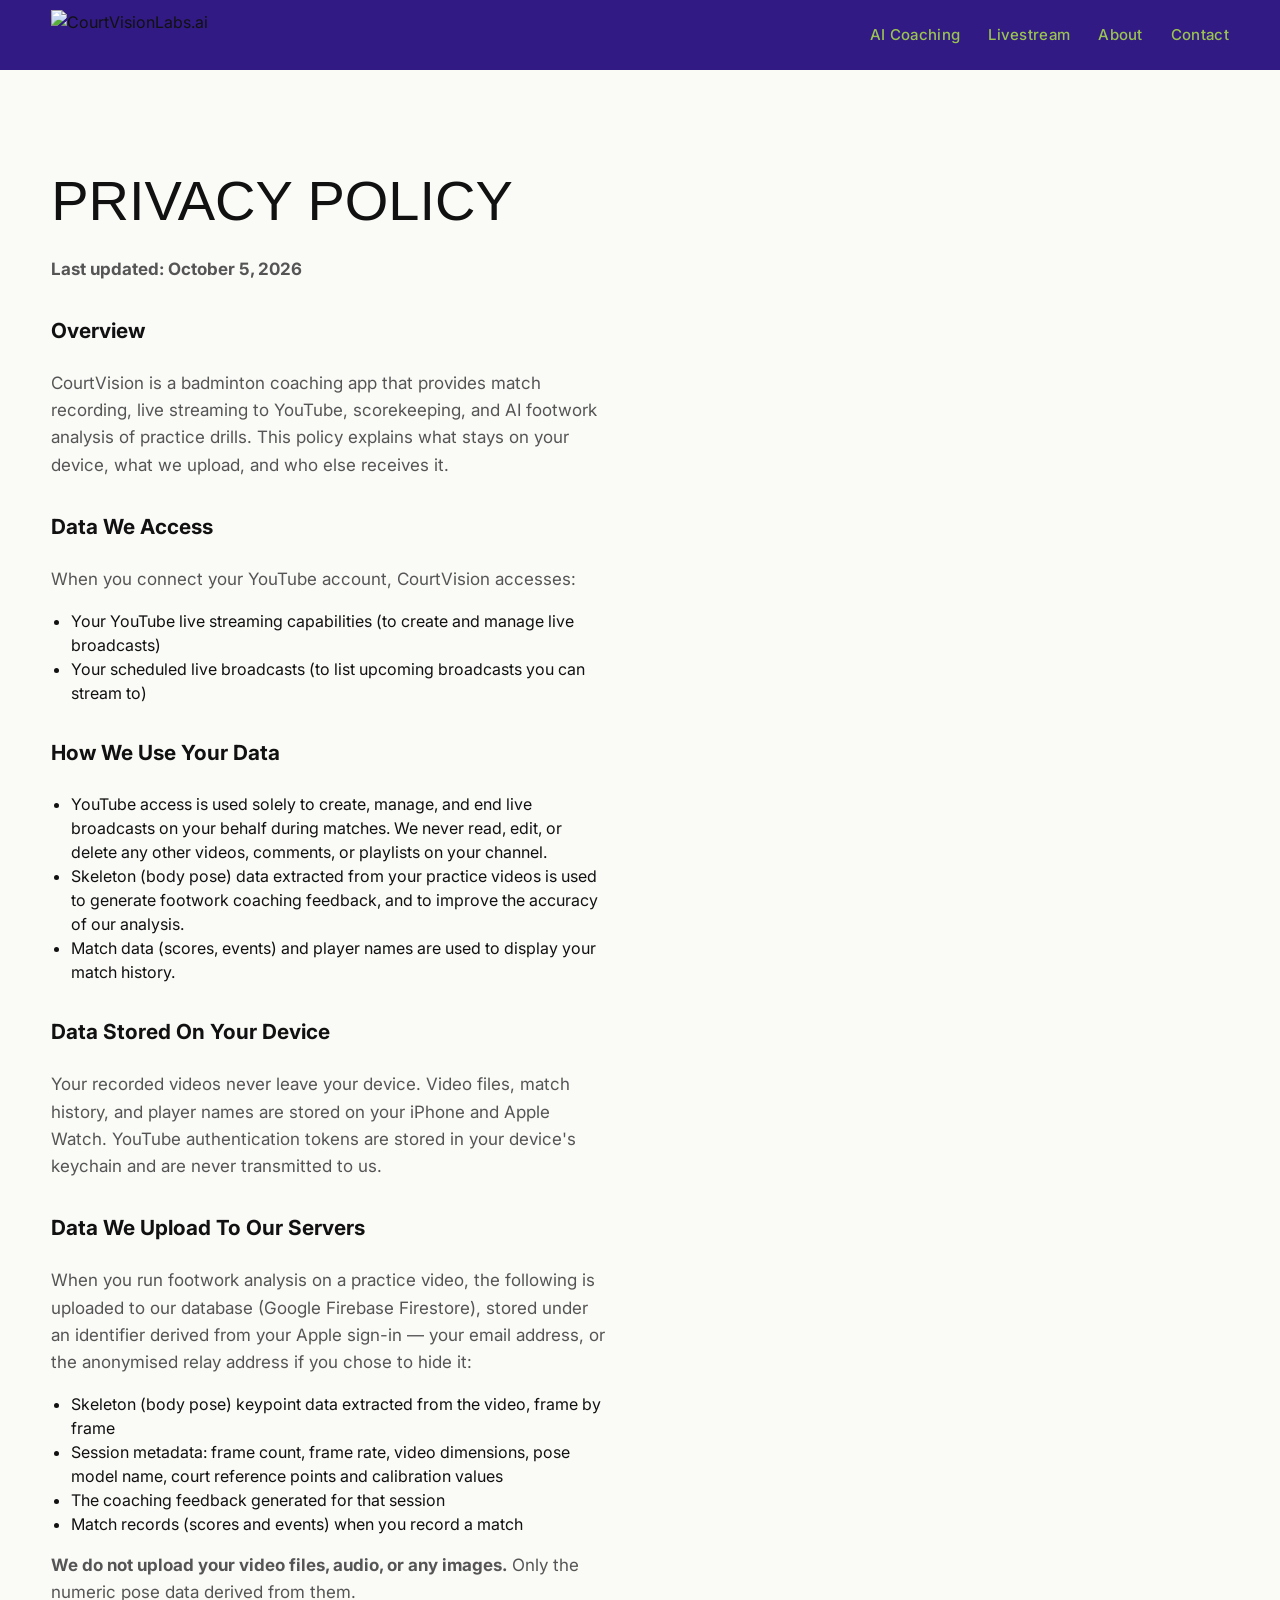
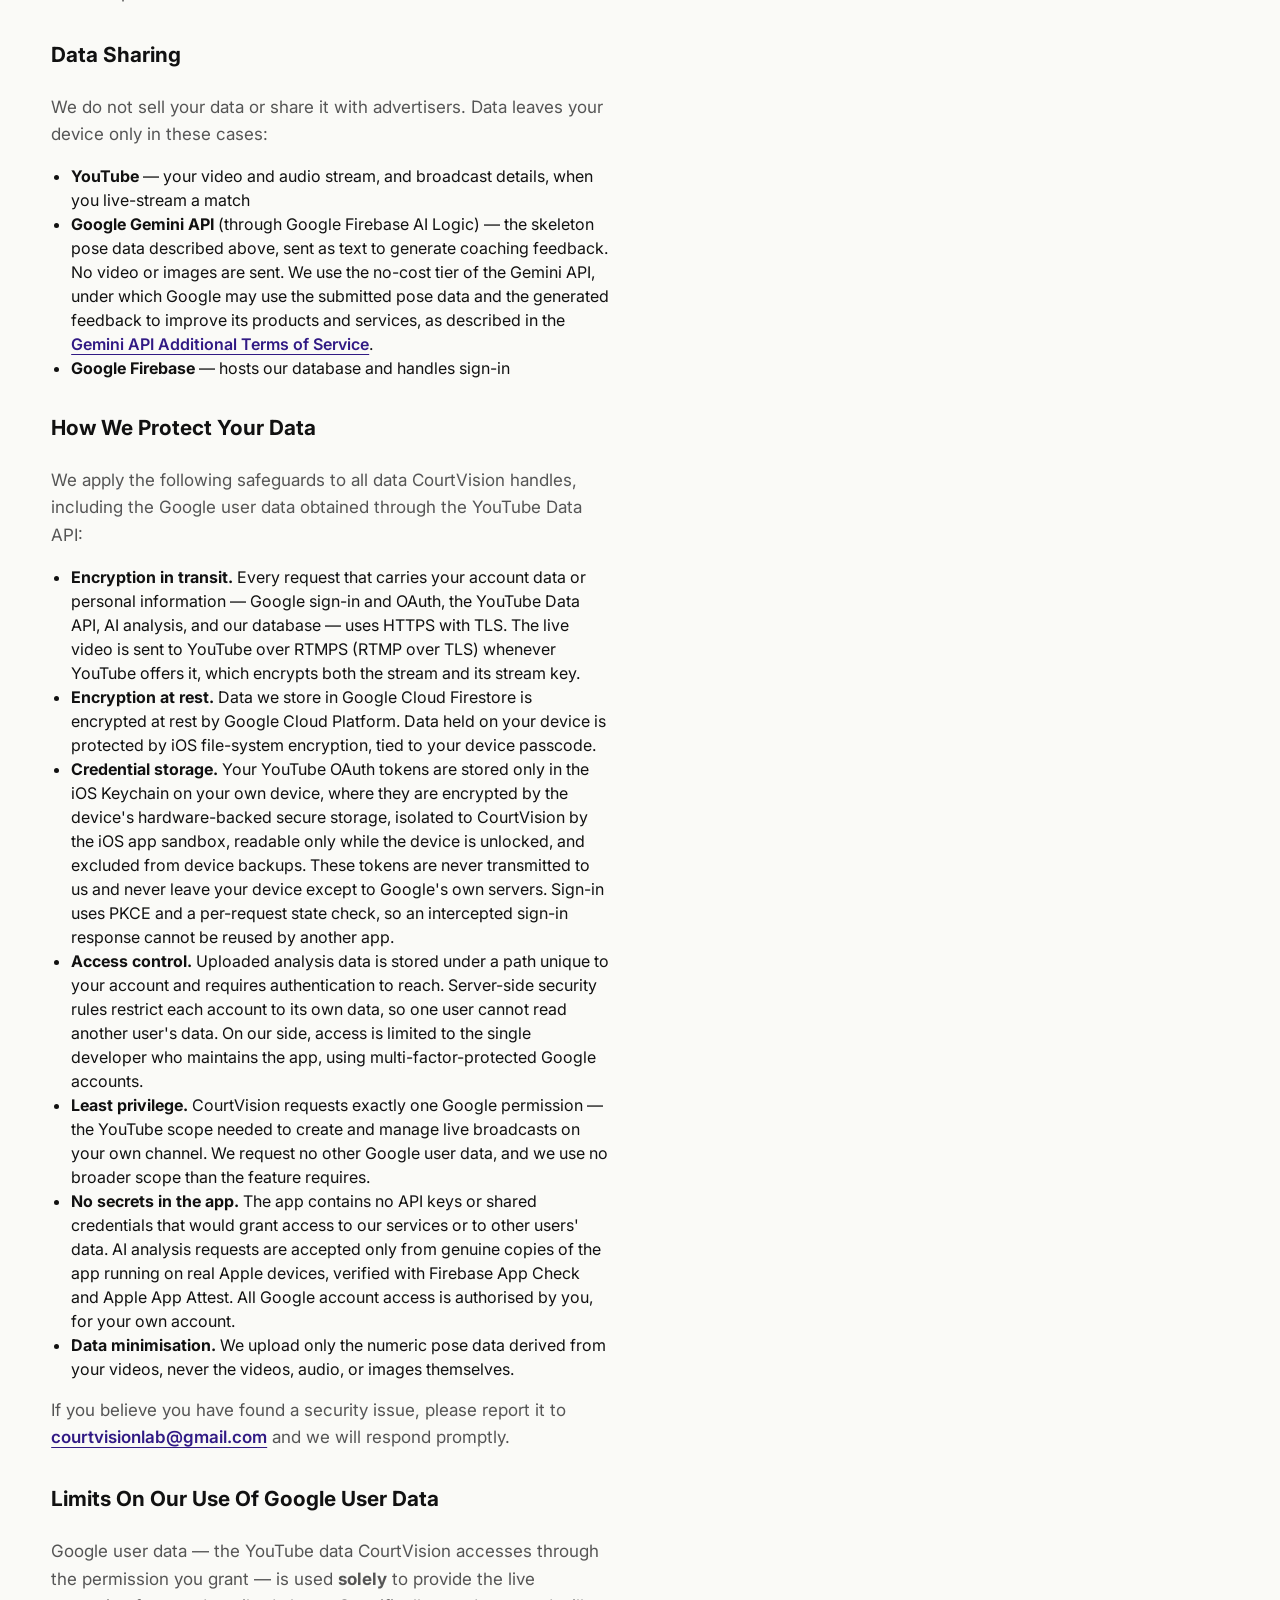
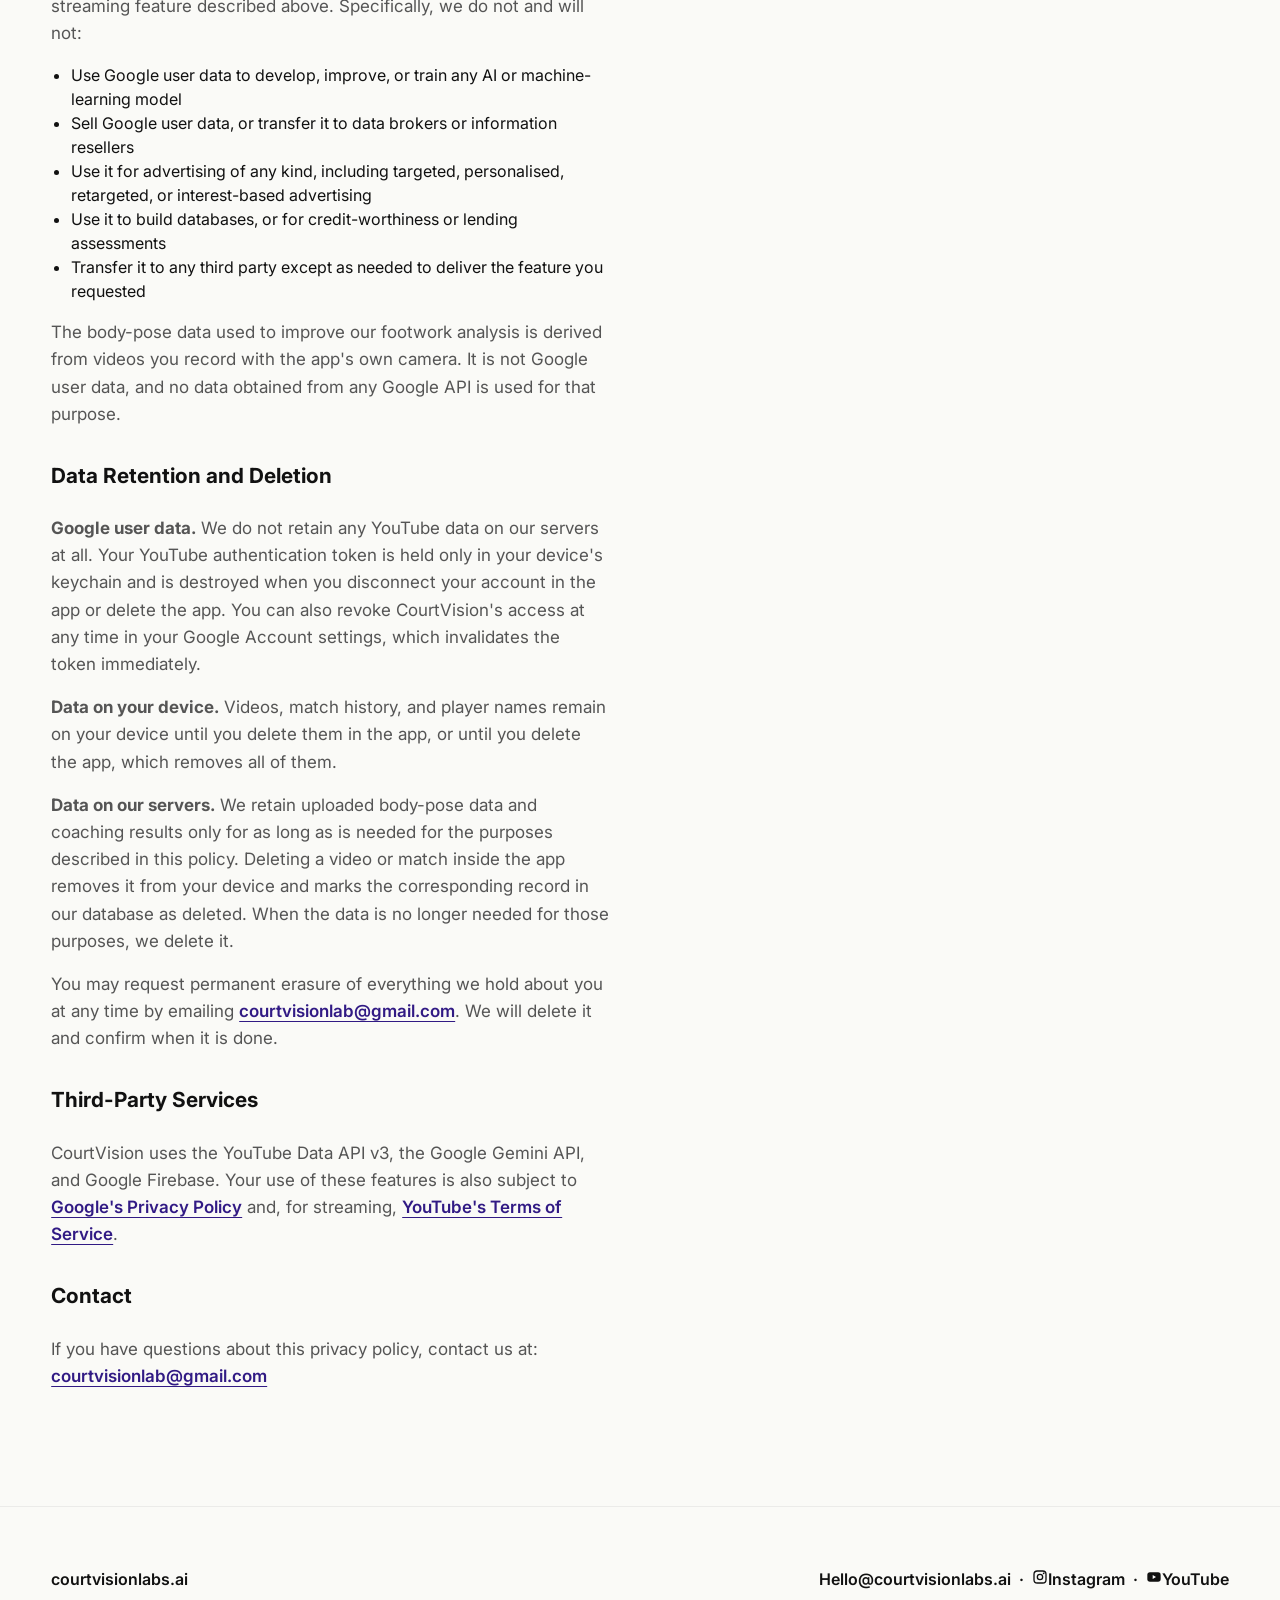
==== privacy.html @ c1b4a560 "Privacy policy: RTMPS, App Check, PKCE, keychain backup exclusion, Gemini free-tier data use" ====
<!DOCTYPE html>
<html lang="en">
<head>
  <meta charset="UTF-8">
  <meta name="viewport" content="width=device-width, initial-scale=1.0">
  <title>Privacy Policy — CourtVisionLabs.ai</title>
  <link rel="icon" type="image/png" href="https://images.squarespace-cdn.com/content/v1/69fd01288c8d8d348d1d6fb6/a20cc7e9-091f-4bb4-838c-c6976e5a6705/57126B91-8AE3-4317-B2BD-38DD697F82B4.png?format=100w">
  <link rel="preconnect" href="https://fonts.googleapis.com">
  <link rel="preconnect" href="https://fonts.gstatic.com" crossorigin>
  <link href="https://fonts.googleapis.com/css2?family=Sora:wght@600;700;800&family=Inter:wght@300;400;500;600;700&display=swap" rel="stylesheet">
  <link rel="stylesheet" href="styles.css">
</head>
<body>
  <header class="site-header">
    <div class="header-inner">
      <a href="/" class="logo">
        <img src="https://images.squarespace-cdn.com/content/v1/69fd01288c8d8d348d1d6fb6/a20cc7e9-091f-4bb4-838c-c6976e5a6705/57126B91-8AE3-4317-B2BD-38DD697F82B4.png?format=1500w" alt="CourtVisionLabs.ai">
      </a>
      <nav class="site-nav" id="siteNav">
        <a href="/#ai-coaching">AI Coaching</a>
        <a href="/#livestream">Livestream</a>
        <a href="/#about">About</a>
        <a href="/#early-access">Contact</a>
      </nav>
      <button class="menu-toggle" aria-label="Toggle menu" aria-expanded="false">
        <span></span><span></span>
      </button>
    </div>
  </header>

  <main>
    <section class="page-section section-light">
      <div class="container split-grid">
        <div class="split-text">
          <h1 class="section-title">Privacy Policy</h1>
          <p><strong>Last updated: October 5, 2026</strong></p>

          <h2 style="font-size:1.3rem; margin-top:32px;">Overview</h2>
          <p>CourtVision is a badminton coaching app that provides match recording, live streaming to YouTube, scorekeeping, and AI footwork analysis of practice drills. This policy explains what stays on your device, what we upload, and who else receives it.</p>

          <h2 style="font-size:1.3rem; margin-top:32px;">Data We Access</h2>
          <p>When you connect your YouTube account, CourtVision accesses:</p>
          <ul style="padding-left:20px; margin-bottom:16px;">
            <li>Your YouTube live streaming capabilities (to create and manage live broadcasts)</li>
            <li>Your scheduled live broadcasts (to list upcoming broadcasts you can stream to)</li>
          </ul>

          <h2 style="font-size:1.3rem; margin-top:32px;">How We Use Your Data</h2>
          <ul style="padding-left:20px; margin-bottom:16px;">
            <li>YouTube access is used solely to create, manage, and end live broadcasts on your behalf during matches. We never read, edit, or delete any other videos, comments, or playlists on your channel.</li>
            <li>Skeleton (body pose) data extracted from your practice videos is used to generate footwork coaching feedback, and to improve the accuracy of our analysis.</li>
            <li>Match data (scores, events) and player names are used to display your match history.</li>
          </ul>

          <h2 style="font-size:1.3rem; margin-top:32px;">Data Stored On Your Device</h2>
          <p>Your recorded videos never leave your device. Video files, match history, and player names are stored on your iPhone and Apple Watch. YouTube authentication tokens are stored in your device's keychain and are never transmitted to us.</p>

          <h2 style="font-size:1.3rem; margin-top:32px;">Data We Upload To Our Servers</h2>
          <p>When you run footwork analysis on a practice video, the following is uploaded to our database (Google Firebase Firestore), stored under an identifier derived from your Apple sign-in — your email address, or the anonymised relay address if you chose to hide it:</p>
          <ul style="padding-left:20px; margin-bottom:16px;">
            <li>Skeleton (body pose) keypoint data extracted from the video, frame by frame</li>
            <li>Session metadata: frame count, frame rate, video dimensions, pose model name, court reference points and calibration values</li>
            <li>The coaching feedback generated for that session</li>
            <li>Match records (scores and events) when you record a match</li>
          </ul>
          <p><strong>We do not upload your video files, audio, or any images.</strong> Only the numeric pose data derived from them.</p>

          <h2 style="font-size:1.3rem; margin-top:32px;">Data Sharing</h2>
          <p>We do not sell your data or share it with advertisers. Data leaves your device only in these cases:</p>
          <ul style="padding-left:20px; margin-bottom:16px;">
            <li><strong>YouTube</strong> — your video and audio stream, and broadcast details, when you live-stream a match</li>
            <li><strong>Google Gemini API</strong> (through Google Firebase AI Logic) — the skeleton pose data described above, sent as text to generate coaching feedback. No video or images are sent. We use the no-cost tier of the Gemini API, under which Google may use the submitted pose data and the generated feedback to improve its products and services, as described in the <a href="https://ai.google.dev/gemini-api/terms" style="color:var(--purple); font-weight:600; text-decoration:underline; text-underline-offset:4px;">Gemini API Additional Terms of Service</a>.</li>
            <li><strong>Google Firebase</strong> — hosts our database and handles sign-in</li>
          </ul>

          <h2 style="font-size:1.3rem; margin-top:32px;">How We Protect Your Data</h2>
          <p>We apply the following safeguards to all data CourtVision handles, including the Google user data obtained through the YouTube Data API:</p>
          <ul style="padding-left:20px; margin-bottom:16px;">
            <li><strong>Encryption in transit.</strong> Every request that carries your account data or personal information — Google sign-in and OAuth, the YouTube Data API, AI analysis, and our database — uses HTTPS with TLS. The live video is sent to YouTube over RTMPS (RTMP over TLS) whenever YouTube offers it, which encrypts both the stream and its stream key.</li>
            <li><strong>Encryption at rest.</strong> Data we store in Google Cloud Firestore is encrypted at rest by Google Cloud Platform. Data held on your device is protected by iOS file-system encryption, tied to your device passcode.</li>
            <li><strong>Credential storage.</strong> Your YouTube OAuth tokens are stored only in the iOS Keychain on your own device, where they are encrypted by the device's hardware-backed secure storage, isolated to CourtVision by the iOS app sandbox, readable only while the device is unlocked, and excluded from device backups. These tokens are never transmitted to us and never leave your device except to Google's own servers. Sign-in uses PKCE and a per-request state check, so an intercepted sign-in response cannot be reused by another app.</li>
            <li><strong>Access control.</strong> Uploaded analysis data is stored under a path unique to your account and requires authentication to reach. Server-side security rules restrict each account to its own data, so one user cannot read another user's data. On our side, access is limited to the single developer who maintains the app, using multi-factor-protected Google accounts.</li>
            <li><strong>Least privilege.</strong> CourtVision requests exactly one Google permission — the YouTube scope needed to create and manage live broadcasts on your own channel. We request no other Google user data, and we use no broader scope than the feature requires.</li>
            <li><strong>No secrets in the app.</strong> The app contains no API keys or shared credentials that would grant access to our services or to other users' data. AI analysis requests are accepted only from genuine copies of the app running on real Apple devices, verified with Firebase App Check and Apple App Attest. All Google account access is authorised by you, for your own account.</li>
            <li><strong>Data minimisation.</strong> We upload only the numeric pose data derived from your videos, never the videos, audio, or images themselves.</li>
          </ul>
          <p>If you believe you have found a security issue, please report it to <a href="mailto:courtvisionlab@gmail.com" style="color:var(--purple); font-weight:600; text-decoration:underline; text-underline-offset:4px;">courtvisionlab@gmail.com</a> and we will respond promptly.</p>

          <h2 style="font-size:1.3rem; margin-top:32px;">Limits On Our Use Of Google User Data</h2>
          <p>Google user data — the YouTube data CourtVision accesses through the permission you grant — is used <strong>solely</strong> to provide the live streaming feature described above. Specifically, we do not and will not:</p>
          <ul style="padding-left:20px; margin-bottom:16px;">
            <li>Use Google user data to develop, improve, or train any AI or machine-learning model</li>
            <li>Sell Google user data, or transfer it to data brokers or information resellers</li>
            <li>Use it for advertising of any kind, including targeted, personalised, retargeted, or interest-based advertising</li>
            <li>Use it to build databases, or for credit-worthiness or lending assessments</li>
            <li>Transfer it to any third party except as needed to deliver the feature you requested</li>
          </ul>
          <p>The body-pose data used to improve our footwork analysis is derived from videos you record with the app's own camera. It is not Google user data, and no data obtained from any Google API is used for that purpose.</p>

          <h2 style="font-size:1.3rem; margin-top:32px;">Data Retention and Deletion</h2>
          <p><strong>Google user data.</strong> We do not retain any YouTube data on our servers at all. Your YouTube authentication token is held only in your device's keychain and is destroyed when you disconnect your account in the app or delete the app. You can also revoke CourtVision's access at any time in your Google Account settings, which invalidates the token immediately.</p>
          <p><strong>Data on your device.</strong> Videos, match history, and player names remain on your device until you delete them in the app, or until you delete the app, which removes all of them.</p>
          <p><strong>Data on our servers.</strong> We retain uploaded body-pose data and coaching results only for as long as is needed for the purposes described in this policy. Deleting a video or match inside the app removes it from your device and marks the corresponding record in our database as deleted. When the data is no longer needed for those purposes, we delete it.</p>
          <p>You may request permanent erasure of everything we hold about you at any time by emailing <a href="mailto:courtvisionlab@gmail.com" style="color:var(--purple); font-weight:600; text-decoration:underline; text-underline-offset:4px;">courtvisionlab@gmail.com</a>. We will delete it and confirm when it is done.</p>

          <h2 style="font-size:1.3rem; margin-top:32px;">Third-Party Services</h2>
          <p>CourtVision uses the YouTube Data API v3, the Google Gemini API, and Google Firebase. Your use of these features is also subject to <a href="https://policies.google.com/privacy" style="color:var(--purple); font-weight:600; text-decoration:underline; text-underline-offset:4px;">Google's Privacy Policy</a> and, for streaming, <a href="https://www.youtube.com/t/terms" style="color:var(--purple); font-weight:600; text-decoration:underline; text-underline-offset:4px;">YouTube's Terms of Service</a>.</p>

          <h2 style="font-size:1.3rem; margin-top:32px;">Contact</h2>
          <p>If you have questions about this privacy policy, contact us at: <a href="mailto:courtvisionlab@gmail.com" style="color:var(--purple); font-weight:600; text-decoration:underline; text-underline-offset:4px;">courtvisionlab@gmail.com</a></p>
        </div>
      </div>
    </section>
  </main>

  <footer class="site-footer">
    <div class="container footer-grid">
      <div class="footer-col"><h4>courtvisionlabs.ai</h4></div>
      <div class="footer-col footer-col-right">
        <h4>
          <a href="mailto:Hello@courtvisionlabs.ai">Hello@courtvisionlabs.ai</a>
          &nbsp;·&nbsp;
          <a class="social-link" href="https://www.instagram.com/courtvisionlabs/" target="_blank" rel="noopener"><svg aria-hidden="true" viewBox="0 0 24 24" width="16" height="16"><rect x="3" y="3" width="18" height="18" rx="5" fill="none" stroke="currentColor" stroke-width="2"/><circle cx="12" cy="12" r="4" fill="none" stroke="currentColor" stroke-width="2"/><circle cx="17.5" cy="6.5" r="1.3" fill="currentColor"/></svg>Instagram</a>
          &nbsp;·&nbsp;
          <a class="social-link" href="https://www.youtube.com/@courtvisionlab" target="_blank" rel="noopener"><svg aria-hidden="true" viewBox="0 0 24 24" width="16" height="16"><rect x="2" y="5" width="20" height="14" rx="4" fill="currentColor"/><path d="M10 9l5 3-5 3z" fill="#fff"/></svg>YouTube</a>
        </h4>
      </div>
    </div>
  </footer>

  <script src="scripts.js" defer></script>
</body>
</html>
---- styles.css ----
:root {
  --purple: hsla(253, 67%, 31%, 1);
  --lime: hsla(80, 83%, 60%, 1);
  --lime-bg: hsla(80, 83%, 60%, 0.41);
  --text: #111;
  --muted: #555;
  --light-bg: #fafaf7;
  --white: #fff;
  --black: #000;
  --max-width: 2000px;
  --gutter: 4vw;
}

*, *::before, *::after { box-sizing: border-box; }
html, body { margin: 0; padding: 0; }

body {
  font-family: 'Inter', -apple-system, BlinkMacSystemFont, sans-serif;
  color: var(--text);
  line-height: 1.5;
  background: var(--light-bg);
  -webkit-font-smoothing: antialiased;
}

a { color: inherit; text-decoration: none; }
img, video { max-width: 100%; display: block; }

.container {
  max-width: var(--max-width);
  margin: 0 auto;
  padding: 0 var(--gutter);
}

/* Header */
.site-header {
  position: sticky;
  top: 0;
  z-index: 100;
  background: var(--purple);
}

.header-inner {
  max-width: var(--max-width);
  margin: 0 auto;
  padding: 10px var(--gutter);
  display: flex;
  align-items: center;
  gap: 24px;
}

.logo img { height: 50px; width: auto; }

.site-nav {
  display: flex;
  gap: 28px;
  align-items: center;
}

.site-nav a {
  color: var(--lime);
  font-size: 15px;
  font-weight: 500;
  letter-spacing: 0.02em;
  opacity: 0.8;
  transition: opacity 0.2s;
}

.site-nav a:hover, .site-nav a.active {
  opacity: 1;
  text-decoration: underline;
  text-underline-offset: 4px;
}

.cart-link {
  margin-left: auto;
  color: var(--lime);
  font-size: 15px;
  font-weight: 500;
  opacity: 0.8;
  transition: opacity 0.2s;
}

.cart-link:hover, .cart-link.active { opacity: 1; }

.menu-toggle {
  display: none;
  background: none;
  border: 0;
  padding: 8px;
  cursor: pointer;
  flex-direction: column;
  gap: 6px;
}

.menu-toggle span {
  display: block;
  width: 24px;
  height: 1.5px;
  background: var(--lime);
  transition: transform 0.2s, opacity 0.2s;
}

/* Hero */
.hero {
  position: relative;
  min-height: 90vh;
  display: flex;
  align-items: center;
  justify-content: center;
  overflow: hidden;
  color: var(--white);
  text-align: center;
}

.hero-video {
  position: absolute;
  inset: 0;
  width: 100%;
  height: 100%;
  object-fit: cover;
  z-index: 0;
}

.hero-overlay {
  position: absolute;
  inset: 0;
  background: rgba(0, 0, 0, 0.4);
  z-index: 1;
}

.hero-content {
  position: relative;
  z-index: 2;
  padding: 0 var(--gutter);
  max-width: 900px;
}

.hero-title {
  font-family: 'Bebas Neue', sans-serif;
  font-size: clamp(3rem, 10vw, 7rem);
  font-weight: 400;
  margin: 0 0 16px;
  line-height: 1;
  letter-spacing: 0.02em;
  text-transform: uppercase;
}

.hero-title .highlight {
  background: var(--lime-bg);
  padding: 0 0.2em;
  text-decoration: underline;
  text-decoration-color: var(--lime);
  text-underline-offset: 8px;
}

.hero-subtitle {
  font-size: clamp(1.1rem, 2vw, 1.4rem);
  font-weight: 300;
  margin: 0 0 40px;
  opacity: 0.95;
}

/* Buttons */
.btn {
  display: inline-block;
  padding: 14px 36px;
  font-size: 15px;
  font-weight: 600;
  letter-spacing: 0.05em;
  border-radius: 0;
  border: 2px solid transparent;
  cursor: pointer;
  transition: transform 0.15s, background 0.2s, color 0.2s;
  text-transform: uppercase;
  font-family: inherit;
}

.btn-primary {
  background: var(--white);
  color: var(--black);
  border-color: var(--white);
}

.btn-primary:hover {
  background: var(--lime);
  border-color: var(--lime);
  transform: translateY(-2px);
}

.btn-dark {
  background: var(--purple);
  color: var(--white);
  border-color: var(--purple);
}

.btn-dark:hover {
  background: var(--black);
  border-color: var(--black);
  transform: translateY(-2px);
}

.btn-dark:disabled { opacity: 0.6; cursor: not-allowed; transform: none; }

/* About / Why We Exist */
.about-section {
  background: var(--light-bg);
  padding: 100px 0;
}

.about-grid {
  display: grid;
  grid-template-columns: 1fr 1fr 1fr;
  gap: 40px;
  align-items: start;
}

.section-title {
  font-family: 'Bebas Neue', sans-serif;
  font-size: clamp(2rem, 5vw, 3.5rem);
  font-weight: 400;
  margin: 0;
  line-height: 1.1;
  text-transform: uppercase;
}

.about-lead {
  font-size: 18px;
  margin: 0;
  line-height: 1.55;
}

.about-detail {
  font-size: 16px;
  color: var(--muted);
  margin: 0;
  line-height: 1.6;
}

.about-detail a {
  color: var(--purple);
  font-weight: 600;
  text-decoration: underline;
  text-underline-offset: 4px;
}

/* Testimonials */
.testimonials {
  background: var(--white);
  padding: 100px 0;
}

.slider {
  position: relative;
  max-width: var(--max-width);
  margin: 0 auto;
  padding: 0 80px;
}

.slider-list {
  list-style: none;
  margin: 0;
  padding: 0;
  position: relative;
  min-height: 200px;
}

.slide {
  position: absolute;
  inset: 0;
  display: flex;
  align-items: center;
  justify-content: center;
  opacity: 0;
  transition: opacity 0.5s;
  pointer-events: none;
}

.slide.active { opacity: 1; pointer-events: auto; }

.slide blockquote {
  margin: 0;
  max-width: 800px;
  text-align: center;
}

.slide blockquote p {
  font-size: clamp(1.2rem, 2.5vw, 1.7rem);
  font-weight: 500;
  line-height: 1.4;
  margin: 0 0 20px;
}

.slide blockquote cite {
  font-size: 15px;
  font-style: normal;
  font-weight: 500;
  color: var(--muted);
}

.slider-arrow {
  position: absolute;
  top: 50%;
  transform: translateY(-50%);
  width: 44px;
  height: 44px;
  background: transparent;
  border: 0;
  font-size: 24px;
  color: var(--text);
  cursor: pointer;
  transition: opacity 0.2s;
}

.slider-arrow:hover { opacity: 0.5; }
.slider-arrow-left { left: var(--gutter); }
.slider-arrow-right { right: var(--gutter); }

/* Page Sections */
.page-section { padding: 100px 0; }
.section-light { background: var(--light-bg); }
.section-bright { background: hsla(80, 83%, 60%, 0.18); }
.section-white { background: var(--white); }

.split-grid {
  display: grid;
  grid-template-columns: 1fr 1fr;
  gap: 60px;
  align-items: center;
}

.split-text h1, .split-text h2 { margin: 0 0 24px; }
.split-text p { font-size: 17px; line-height: 1.6; margin: 0 0 16px; color: var(--muted); }

.split-image img {
  width: 100%;
  height: auto;
  border-radius: 4px;
  object-fit: cover;
}

/* Store */
.store-empty {
  text-align: center;
  padding: 80px 20px;
  color: var(--muted);
  font-size: 18px;
}

/* Forms */
.contact-form { display: flex; flex-direction: column; gap: 16px; }

.form-row {
  display: grid;
  grid-template-columns: 1fr 1fr;
  gap: 16px;
}

.form-field { display: flex; flex-direction: column; gap: 6px; }

.form-field label {
  font-size: 13px;
  font-weight: 600;
  text-transform: uppercase;
  letter-spacing: 0.05em;
}

.form-field .req { color: var(--purple); }

.form-field input,
.form-field textarea {
  padding: 12px 16px;
  font-size: 16px;
  font-family: inherit;
  border: 1.5px solid rgba(0,0,0,0.15);
  border-radius: 999px;
  outline: none;
  transition: border-color 0.2s, box-shadow 0.2s;
  width: 100%;
  background: var(--white);
}

.form-field textarea { border-radius: 18px; resize: vertical; min-height: 120px; }

.form-field input:focus,
.form-field textarea:focus {
  border-color: var(--purple);
  box-shadow: 0 0 0 3px hsla(253, 67%, 31%, 0.12);
}

.honeypot { position: absolute !important; left: -9999px !important; opacity: 0; pointer-events: none; }

.form-status { margin: 0; font-size: 14px; min-height: 1.2em; }
.form-status.success { color: #1b7a1b; }
.form-status.error { color: #c0392b; }

/* Footer */
.site-footer {
  background: var(--light-bg);
  padding: 60px 0 40px;
  border-top: 1px solid rgba(0,0,0,0.06);
}

.footer-grid {
  display: flex;
  justify-content: space-between;
  align-items: center;
  flex-wrap: wrap;
  gap: 24px;
}

.footer-col h4 { margin: 0; font-size: 16px; font-weight: 600; }
.footer-col h4 a { transition: color 0.2s; }
.footer-col h4 a:hover { color: var(--purple); }
.footer-col-right { text-align: right; }

/* Landing page: section labels */
.eyebrow {
  margin: 0 0 8px;
  font-size: 13px;
  font-weight: 700;
  letter-spacing: 0.12em;
  text-transform: uppercase;
  color: var(--purple);
}

/* Hero: two CTAs side by side */
.hero-actions {
  display: flex;
  gap: 16px;
  justify-content: center;
  flex-wrap: wrap;
}

.btn-ghost {
  background: transparent;
  color: var(--white);
  border-color: rgba(255,255,255,0.7);
}

.btn-ghost:hover {
  background: var(--white);
  color: var(--black);
  border-color: var(--white);
  transform: translateY(-2px);
}

/* Offerings */
.offer-grid {
  display: grid;
  grid-template-columns: 1fr 1fr;
  gap: 32px;
  margin-top: 40px;
}

.offer-card {
  background: var(--white);
  border: 1px solid rgba(0,0,0,0.08);
  border-radius: 6px;
  padding: 36px 32px;
  display: flex;
  flex-direction: column;
  scroll-margin-top: 90px;
}

.offer-card h3 {
  font-family: 'Bebas Neue', sans-serif;
  font-size: clamp(1.6rem, 3vw, 2.2rem);
  font-weight: 400;
  letter-spacing: 0.02em;
  text-transform: uppercase;
  margin: 0 0 14px;
}

.offer-card > p { font-size: 17px; line-height: 1.6; margin: 0 0 20px; color: var(--muted); }

.offer-list {
  list-style: none;
  margin: 0 0 28px;
  padding: 0;
  flex: 1;
}

.offer-list li {
  position: relative;
  padding-left: 26px;
  margin-bottom: 10px;
  font-size: 16px;
  line-height: 1.5;
}

.offer-list li::before {
  content: "";
  position: absolute;
  left: 0;
  top: 0.5em;
  width: 12px;
  height: 12px;
  border-radius: 3px;
  background: var(--lime);
  border: 1.5px solid var(--purple);
}

.offer-card .btn { align-self: flex-start; }

/* Development loop */
.loop-grid {
  display: grid;
  grid-template-columns: repeat(4, 1fr);
  gap: 28px;
  margin-top: 40px;
}

.loop-step h4 {
  font-size: 18px;
  font-weight: 700;
  margin: 14px 0 8px;
  text-transform: uppercase;
  letter-spacing: 0.04em;
}

.loop-step p { margin: 0; font-size: 15px; line-height: 1.6; color: var(--muted); }

.loop-num {
  display: inline-flex;
  align-items: center;
  justify-content: center;
  width: 42px;
  height: 42px;
  border-radius: 50%;
  background: var(--purple);
  color: var(--lime);
  font-weight: 700;
  font-size: 18px;
}

.bridge-line {
  margin: 44px 0 0;
  text-align: center;
  font-size: clamp(1.05rem, 2vw, 1.3rem);
  font-weight: 600;
}

/* Credibility stats */
.stat-row {
  display: grid;
  grid-template-columns: repeat(4, 1fr);
  gap: 24px;
  margin-top: 36px;
}

.stat {
  background: var(--white);
  border-radius: 6px;
  padding: 28px 20px;
  text-align: center;
}

.stat-num {
  display: block;
  font-family: 'Bebas Neue', sans-serif;
  font-size: clamp(2.2rem, 5vw, 3.2rem);
  line-height: 1;
  color: var(--purple);
}

.stat-label {
  display: block;
  margin-top: 8px;
  font-size: 14px;
  color: var(--muted);
}

/* Select styled to match the text inputs */
.form-field select {
  padding: 12px 16px;
  font-size: 16px;
  font-family: inherit;
  border: 1.5px solid rgba(0,0,0,0.15);
  border-radius: 999px;
  outline: none;
  width: 100%;
  background: var(--white);
  transition: border-color 0.2s, box-shadow 0.2s;
  appearance: none;
  background-image: url("data:image/svg+xml;charset=utf-8,%3Csvg xmlns='http://www.w3.org/2000/svg' width='12' height='8'%3E%3Cpath fill='%23555' d='M1 1l5 5 5-5'/%3E%3C/svg%3E");
  background-repeat: no-repeat;
  background-position: right 18px center;
  padding-right: 42px;
}

.form-field select:focus {
  border-color: var(--purple);
  box-shadow: 0 0 0 3px hsla(253, 67%, 31%, 0.12);
}

/* Anchor offsets so the sticky header doesn't cover section headings */
#ai-coaching, #livestream, #about, #early-access, #offerings, #loop, #results {
  scroll-margin-top: 80px;
}

html { scroll-behavior: smooth; }

/* Nav sits right now that the cart link is gone */
.site-nav { margin-left: auto; }

/* Responsive */
@media (max-width: 900px) {
  .about-grid { grid-template-columns: 1fr; gap: 20px; }
  .split-grid { grid-template-columns: 1fr; gap: 32px; }
  .page-section { padding: 70px 0; }
  .slider { padding: 0 50px; }
  .offer-grid { grid-template-columns: 1fr; gap: 24px; }
  .loop-grid { grid-template-columns: 1fr 1fr; gap: 32px 24px; }
  .stat-row { grid-template-columns: 1fr 1fr; }
}

@media (max-width: 767px) {
  .header-inner { padding: 12px var(--gutter); }
  .logo img { height: 36px; }

  .site-nav {
    display: none;
    position: absolute;
    top: 100%;
    left: 0;
    right: 0;
    background: var(--purple);
    flex-direction: column;
    gap: 0;
    padding: 12px 0;
  }

  .site-nav.open { display: flex; }

  .site-nav a {
    padding: 14px var(--gutter);
    font-size: 16px;
    border-top: 1px solid hsla(80, 83%, 60%, 0.15);
  }

  .menu-toggle { display: flex; }
  .cart-link { margin-left: auto; margin-right: 8px; }

  .hero { min-height: 75vh; }
  .form-row { grid-template-columns: 1fr; }
  .slider-list { min-height: 280px; }
  .loop-grid { grid-template-columns: 1fr; }
  .stat-row { grid-template-columns: 1fr 1fr; gap: 16px; }
  .offer-card { padding: 28px 22px; }
  .hero-actions { flex-direction: column; align-items: center; }
  .hero-actions .btn { width: 100%; max-width: 320px; }

  .footer-grid { flex-direction: column; align-items: center; text-align: center; }
  .footer-col-right { text-align: center; }
}
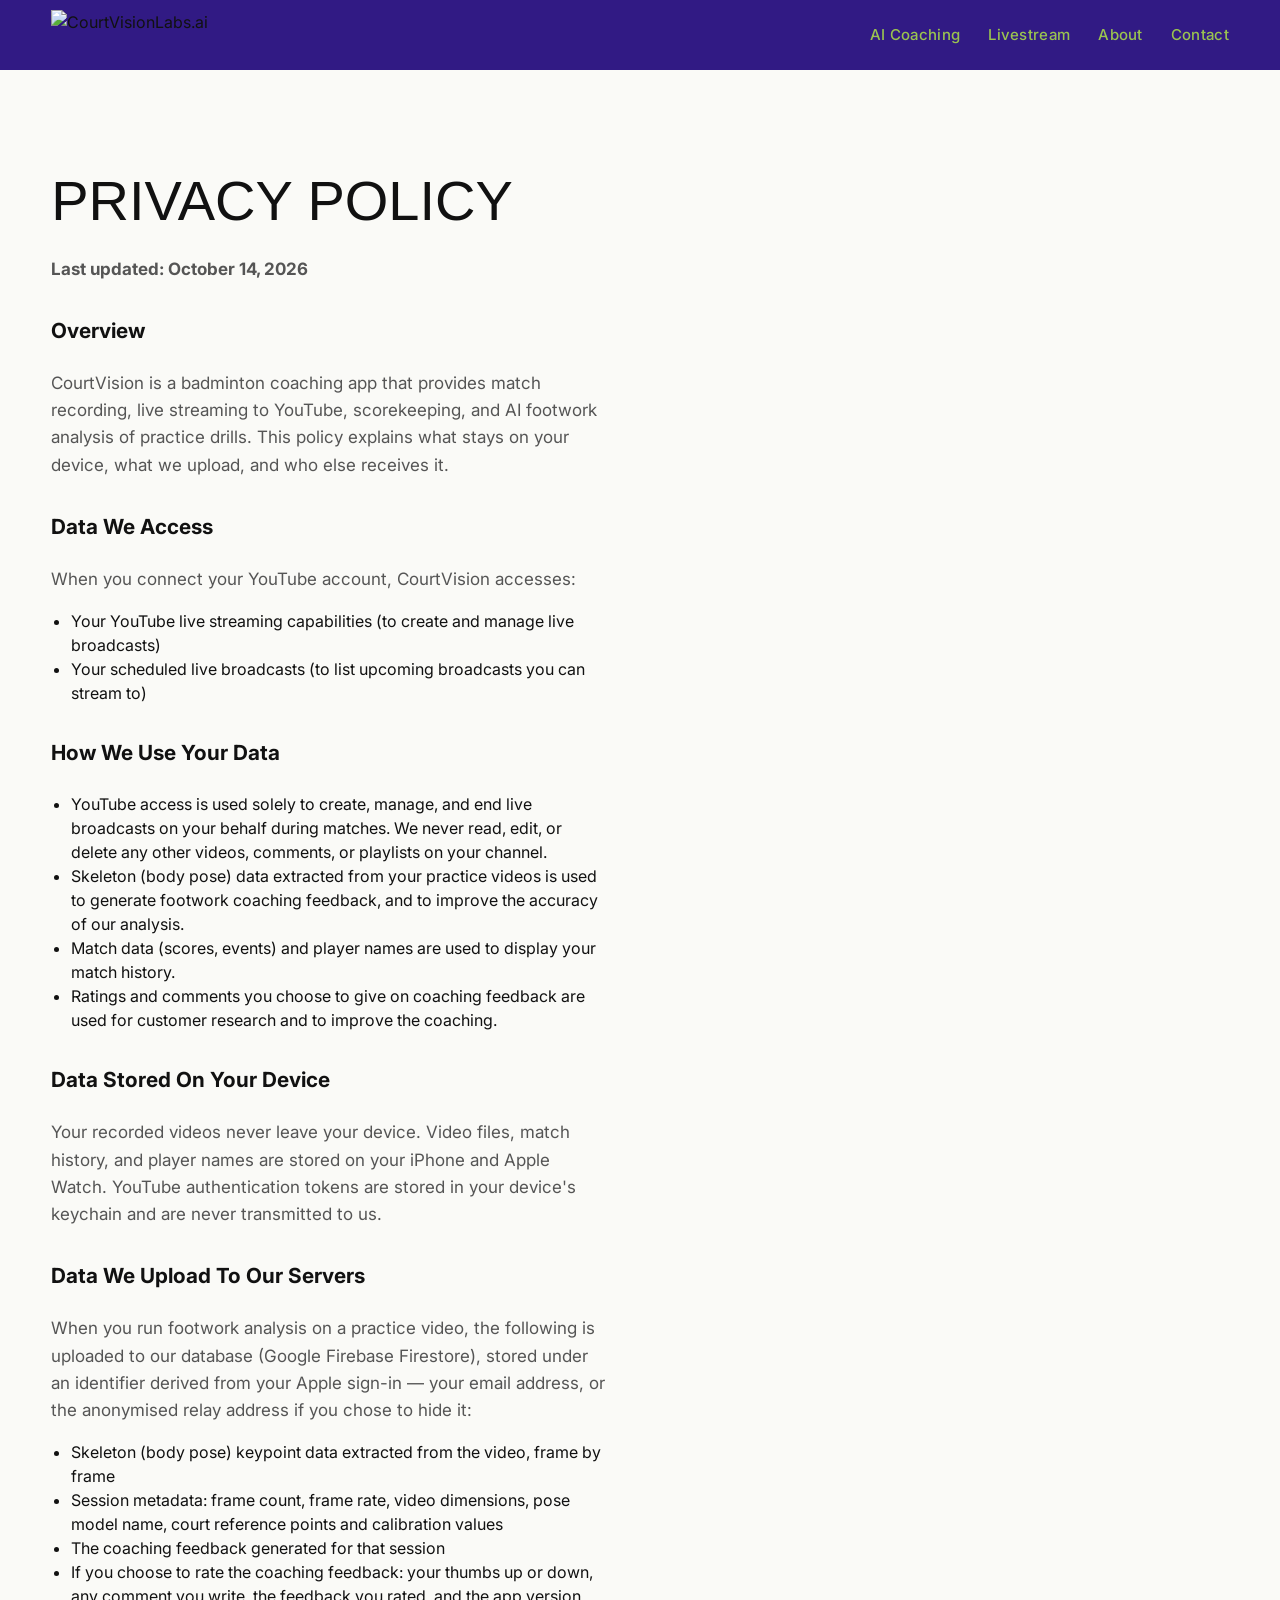
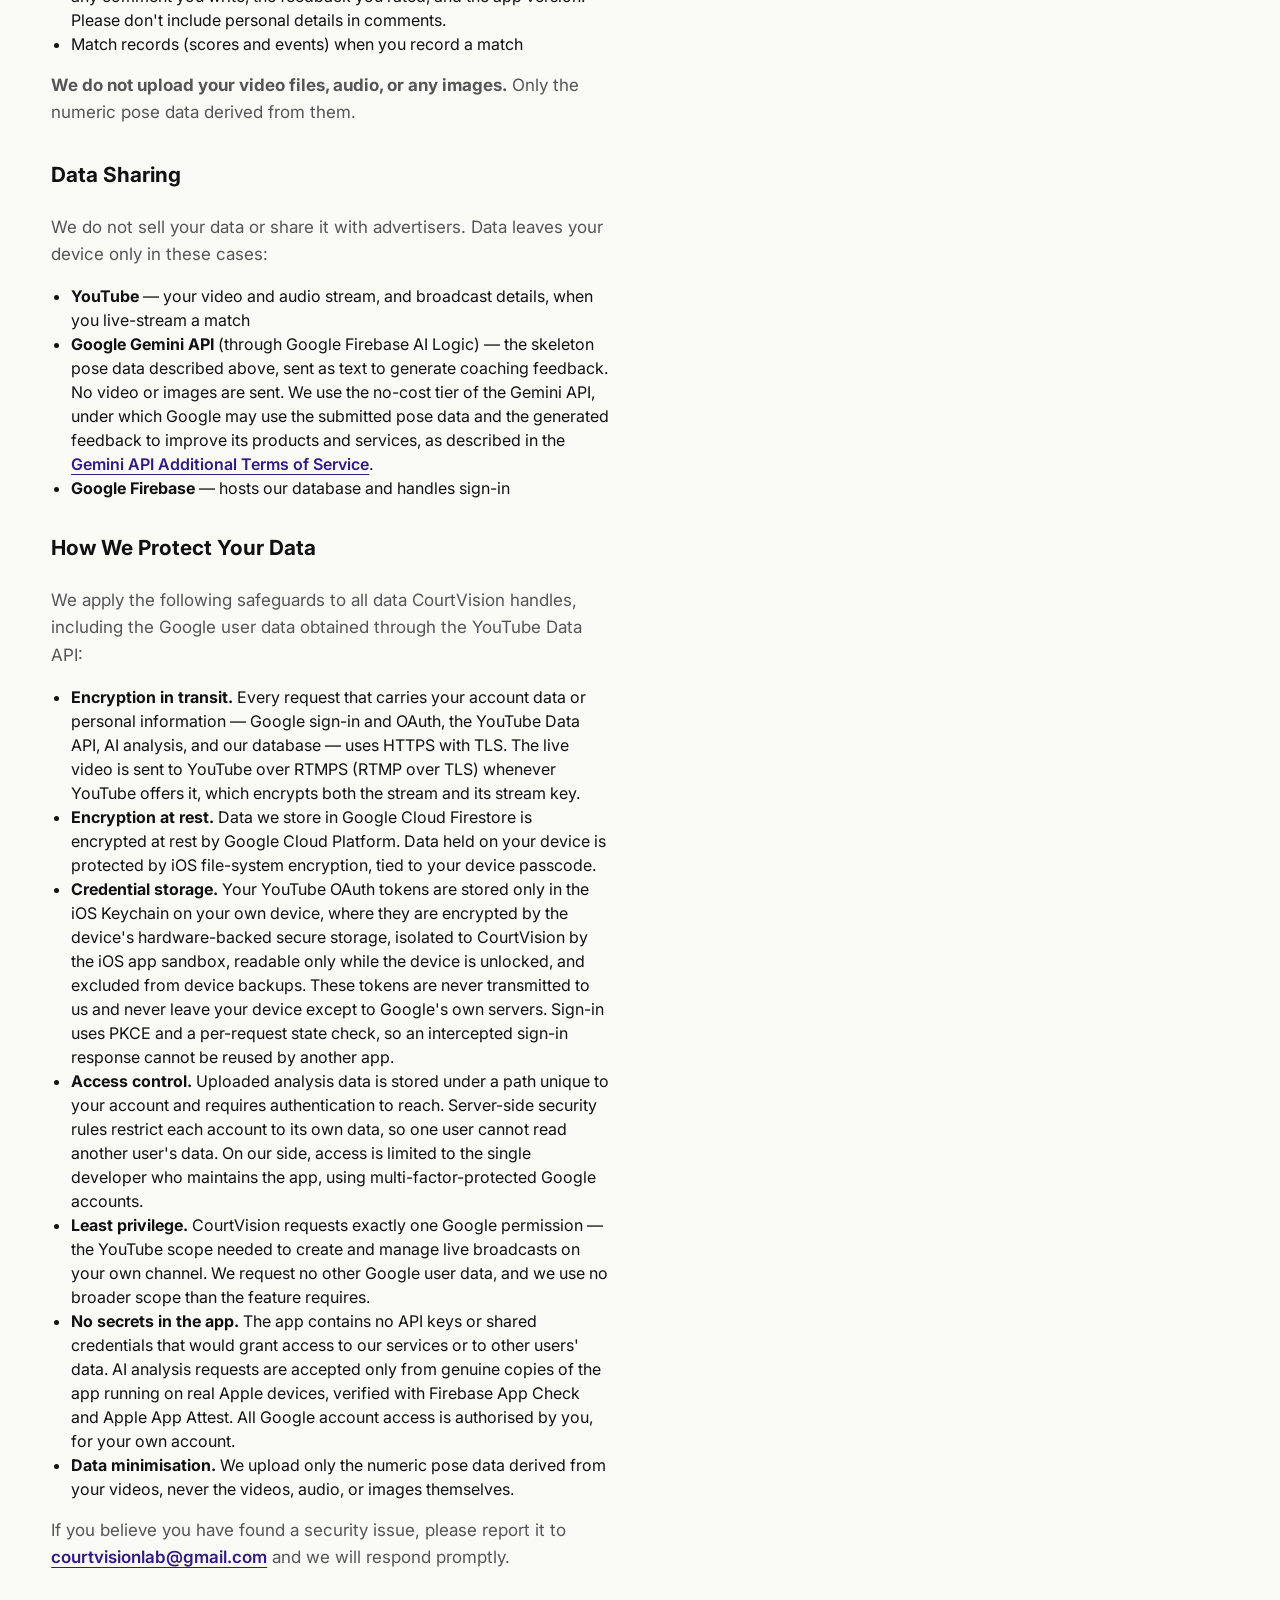
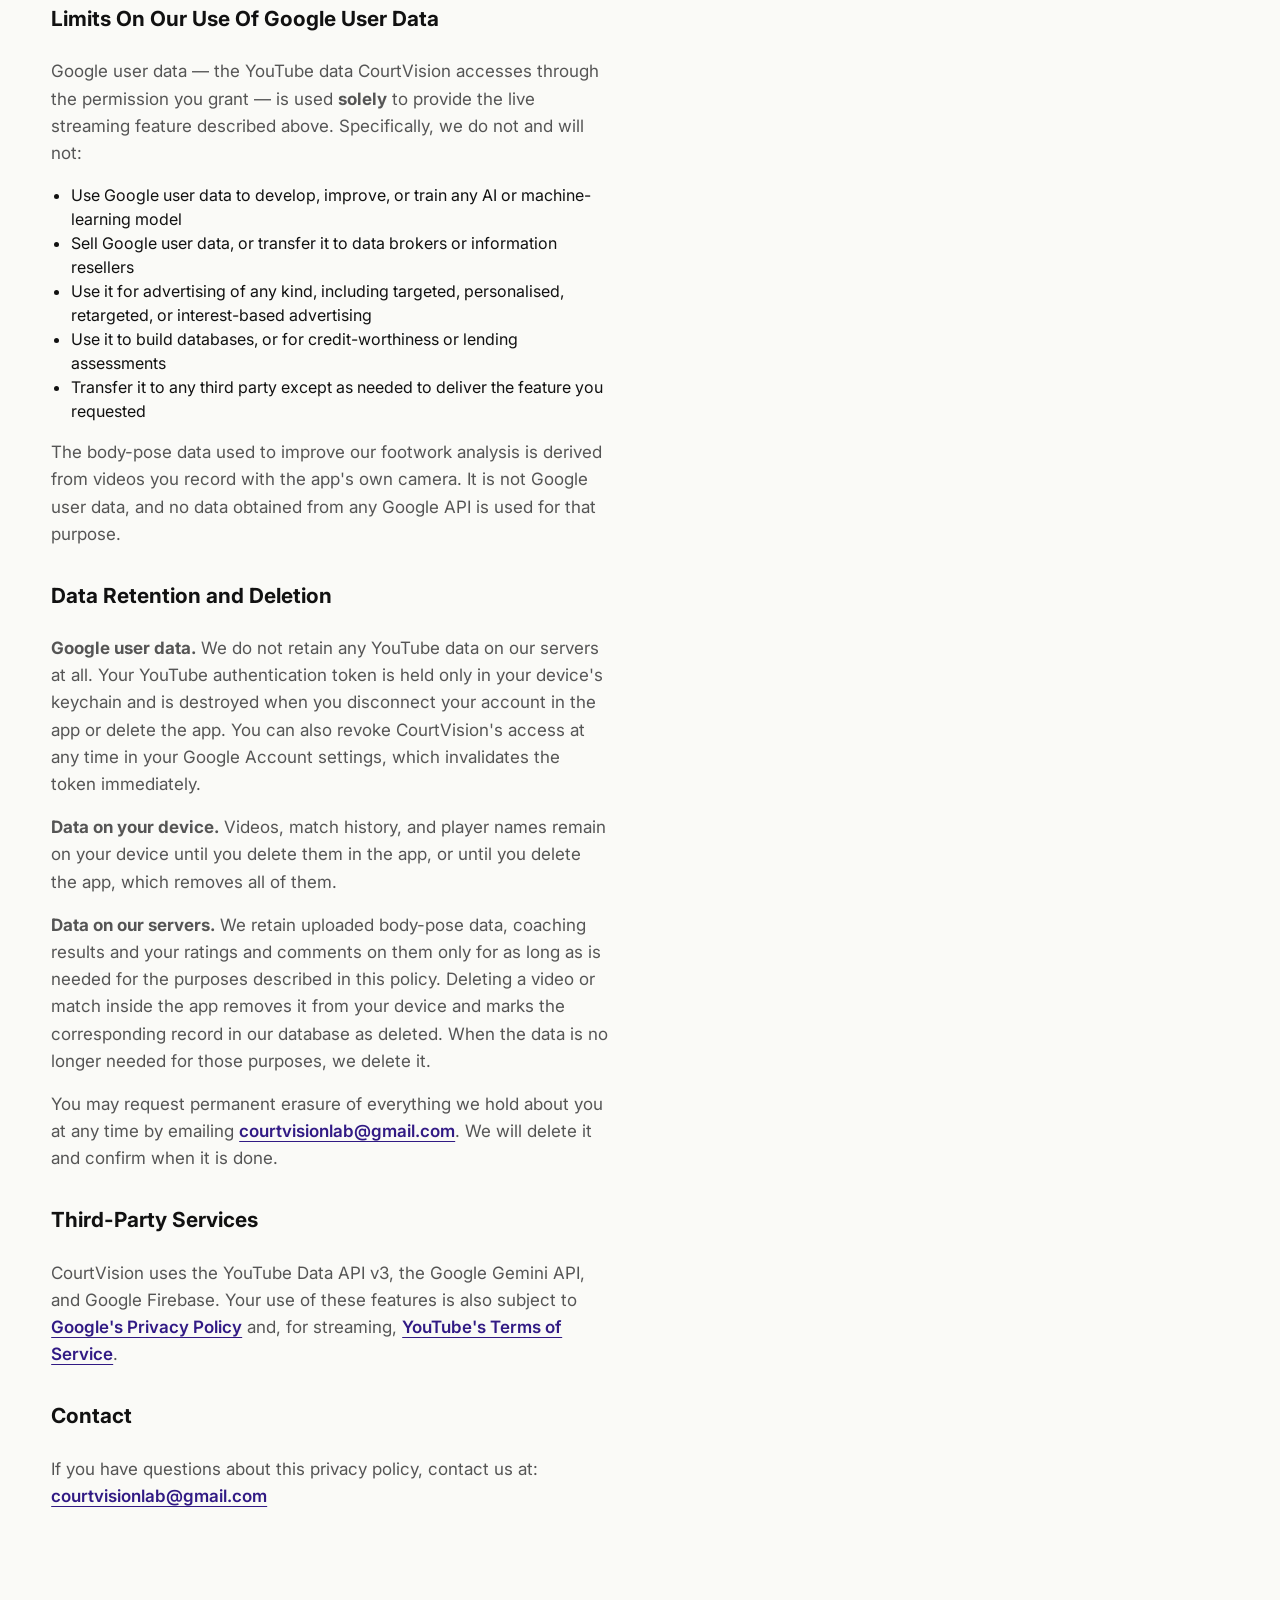
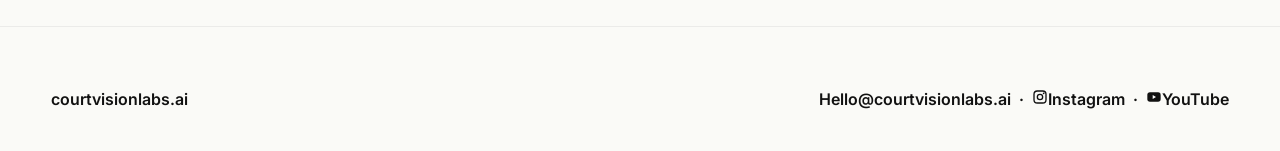
==== commit 0e4d47fa: "Privacy policy: ratings and comments on AI coaching feedback" ====
--- a/privacy.html
+++ b/privacy.html
@@ -33,7 +33,7 @@
       <div class="container split-grid">
         <div class="split-text">
           <h1 class="section-title">Privacy Policy</h1>
-          <p><strong>Last updated: October 5, 2026</strong></p>
+          <p><strong>Last updated: October 14, 2026</strong></p>
 
           <h2 style="font-size:1.3rem; margin-top:32px;">Overview</h2>
           <p>CourtVision is a badminton coaching app that provides match recording, live streaming to YouTube, scorekeeping, and AI footwork analysis of practice drills. This policy explains what stays on your device, what we upload, and who else receives it.</p>
@@ -50,6 +50,7 @@
             <li>YouTube access is used solely to create, manage, and end live broadcasts on your behalf during matches. We never read, edit, or delete any other videos, comments, or playlists on your channel.</li>
             <li>Skeleton (body pose) data extracted from your practice videos is used to generate footwork coaching feedback, and to improve the accuracy of our analysis.</li>
             <li>Match data (scores, events) and player names are used to display your match history.</li>
+            <li>Ratings and comments you choose to give on coaching feedback are used for customer research and to improve the coaching.</li>
           </ul>
 
           <h2 style="font-size:1.3rem; margin-top:32px;">Data Stored On Your Device</h2>
@@ -61,6 +62,7 @@
             <li>Skeleton (body pose) keypoint data extracted from the video, frame by frame</li>
             <li>Session metadata: frame count, frame rate, video dimensions, pose model name, court reference points and calibration values</li>
             <li>The coaching feedback generated for that session</li>
+            <li>If you choose to rate the coaching feedback: your thumbs up or down, any comment you write, the feedback you rated, and the app version. Please don't include personal details in comments.</li>
             <li>Match records (scores and events) when you record a match</li>
           </ul>
           <p><strong>We do not upload your video files, audio, or any images.</strong> Only the numeric pose data derived from them.</p>
@@ -100,7 +102,7 @@
           <h2 style="font-size:1.3rem; margin-top:32px;">Data Retention and Deletion</h2>
           <p><strong>Google user data.</strong> We do not retain any YouTube data on our servers at all. Your YouTube authentication token is held only in your device's keychain and is destroyed when you disconnect your account in the app or delete the app. You can also revoke CourtVision's access at any time in your Google Account settings, which invalidates the token immediately.</p>
           <p><strong>Data on your device.</strong> Videos, match history, and player names remain on your device until you delete them in the app, or until you delete the app, which removes all of them.</p>
-          <p><strong>Data on our servers.</strong> We retain uploaded body-pose data and coaching results only for as long as is needed for the purposes described in this policy. Deleting a video or match inside the app removes it from your device and marks the corresponding record in our database as deleted. When the data is no longer needed for those purposes, we delete it.</p>
+          <p><strong>Data on our servers.</strong> We retain uploaded body-pose data, coaching results and your ratings and comments on them only for as long as is needed for the purposes described in this policy. Deleting a video or match inside the app removes it from your device and marks the corresponding record in our database as deleted. When the data is no longer needed for those purposes, we delete it.</p>
           <p>You may request permanent erasure of everything we hold about you at any time by emailing <a href="mailto:courtvisionlab@gmail.com" style="color:var(--purple); font-weight:600; text-decoration:underline; text-underline-offset:4px;">courtvisionlab@gmail.com</a>. We will delete it and confirm when it is done.</p>
 
           <h2 style="font-size:1.3rem; margin-top:32px;">Third-Party Services</h2>
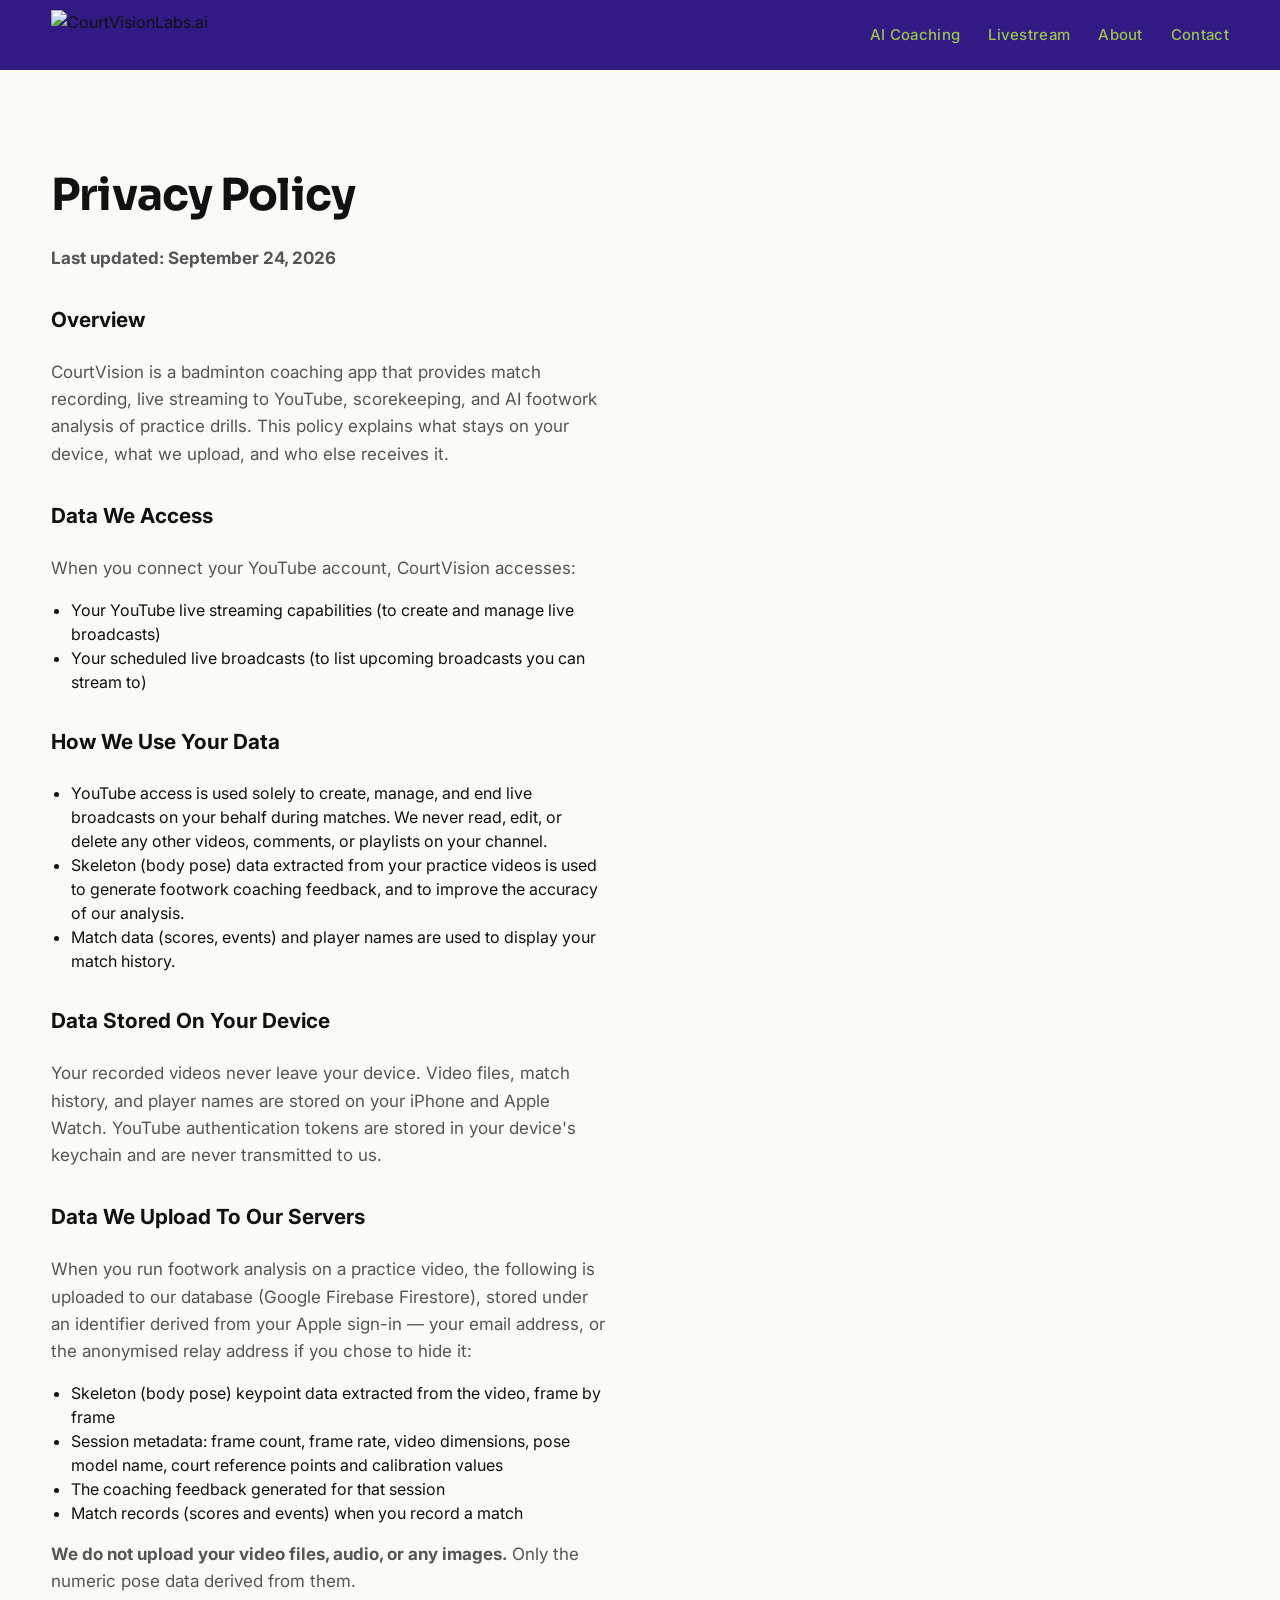
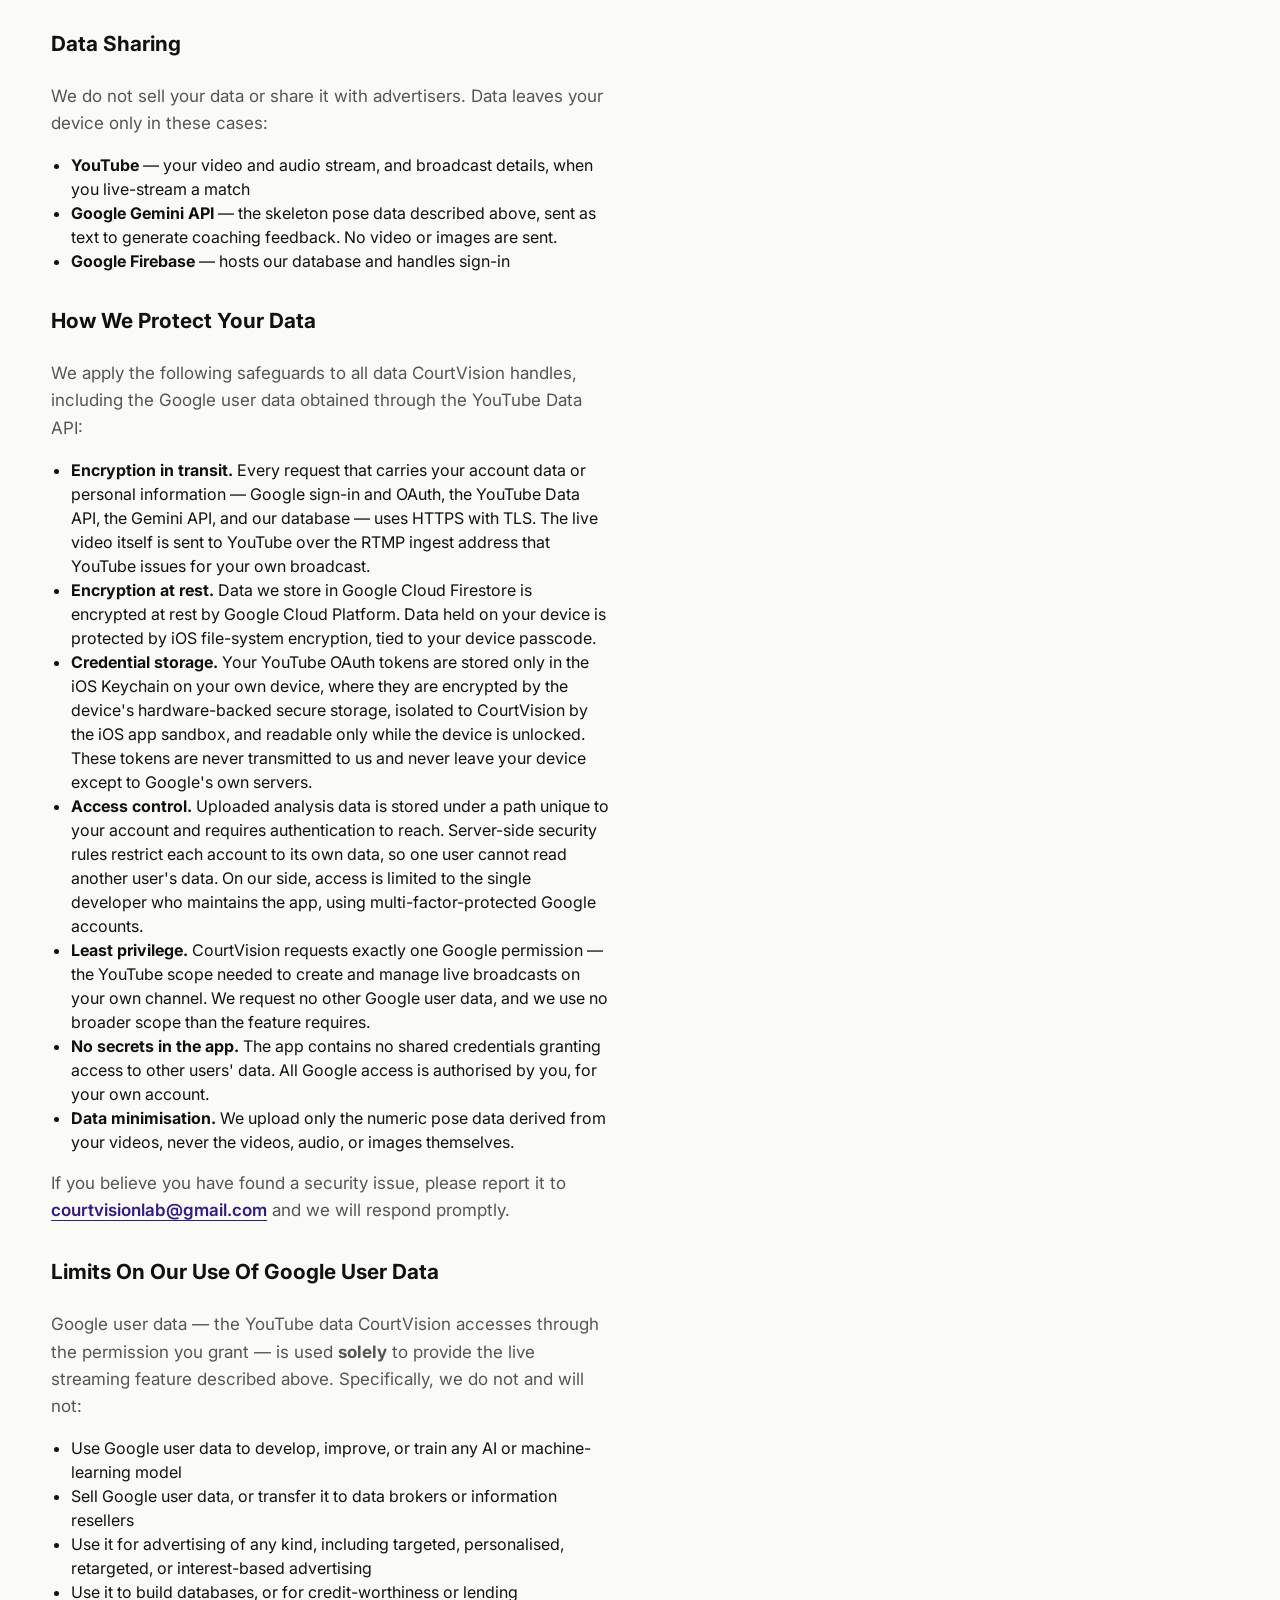
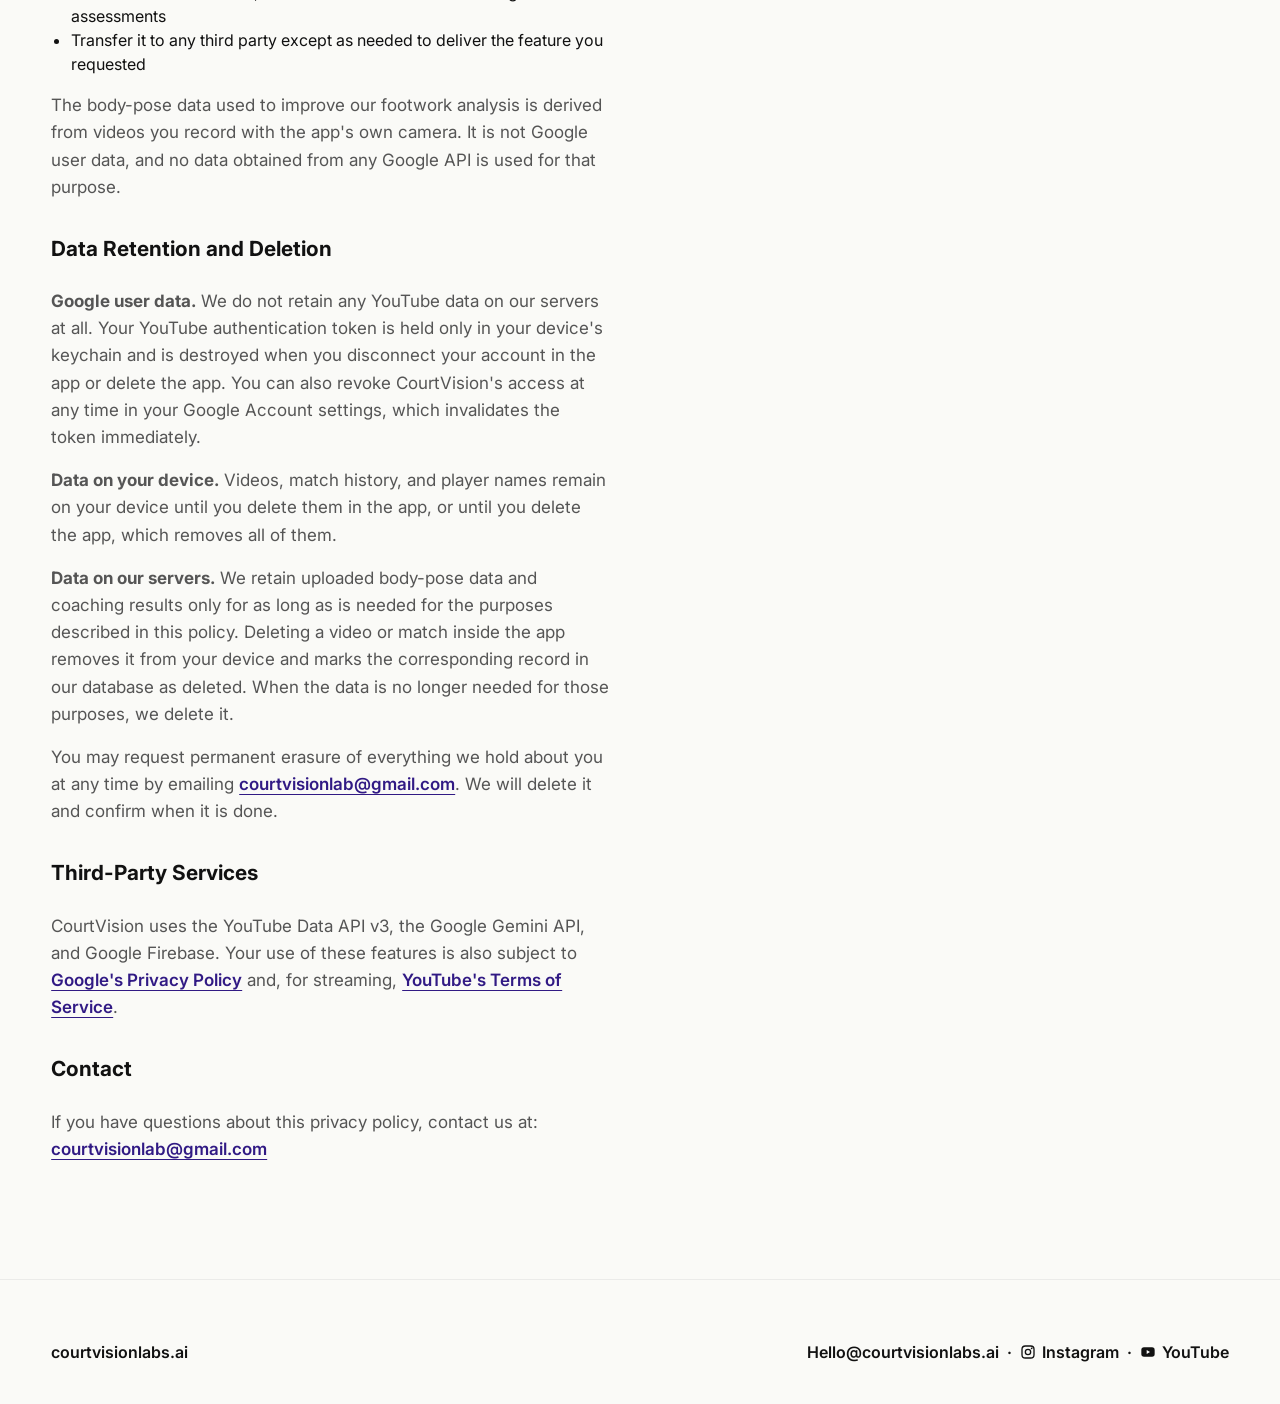
==== commit 5da5f0a2: "Headings in Sora; add Instagram and YouTube links to footers" ====
--- a/privacy.html
+++ b/privacy.html
@@ -33,7 +33,7 @@
       <div class="container split-grid">
         <div class="split-text">
           <h1 class="section-title">Privacy Policy</h1>
-          <p><strong>Last updated: October 14, 2026</strong></p>
+          <p><strong>Last updated: September 24, 2026</strong></p>
 
           <h2 style="font-size:1.3rem; margin-top:32px;">Overview</h2>
           <p>CourtVision is a badminton coaching app that provides match recording, live streaming to YouTube, scorekeeping, and AI footwork analysis of practice drills. This policy explains what stays on your device, what we upload, and who else receives it.</p>
@@ -50,7 +50,6 @@
             <li>YouTube access is used solely to create, manage, and end live broadcasts on your behalf during matches. We never read, edit, or delete any other videos, comments, or playlists on your channel.</li>
             <li>Skeleton (body pose) data extracted from your practice videos is used to generate footwork coaching feedback, and to improve the accuracy of our analysis.</li>
             <li>Match data (scores, events) and player names are used to display your match history.</li>
-            <li>Ratings and comments you choose to give on coaching feedback are used for customer research and to improve the coaching.</li>
           </ul>
 
           <h2 style="font-size:1.3rem; margin-top:32px;">Data Stored On Your Device</h2>
@@ -62,7 +61,6 @@
             <li>Skeleton (body pose) keypoint data extracted from the video, frame by frame</li>
             <li>Session metadata: frame count, frame rate, video dimensions, pose model name, court reference points and calibration values</li>
             <li>The coaching feedback generated for that session</li>
-            <li>If you choose to rate the coaching feedback: your thumbs up or down, any comment you write, the feedback you rated, and the app version. Please don't include personal details in comments.</li>
             <li>Match records (scores and events) when you record a match</li>
           </ul>
           <p><strong>We do not upload your video files, audio, or any images.</strong> Only the numeric pose data derived from them.</p>
@@ -71,19 +69,19 @@
           <p>We do not sell your data or share it with advertisers. Data leaves your device only in these cases:</p>
           <ul style="padding-left:20px; margin-bottom:16px;">
             <li><strong>YouTube</strong> — your video and audio stream, and broadcast details, when you live-stream a match</li>
-            <li><strong>Google Gemini API</strong> (through Google Firebase AI Logic) — the skeleton pose data described above, sent as text to generate coaching feedback. No video or images are sent. We use the no-cost tier of the Gemini API, under which Google may use the submitted pose data and the generated feedback to improve its products and services, as described in the <a href="https://ai.google.dev/gemini-api/terms" style="color:var(--purple); font-weight:600; text-decoration:underline; text-underline-offset:4px;">Gemini API Additional Terms of Service</a>.</li>
+            <li><strong>Google Gemini API</strong> — the skeleton pose data described above, sent as text to generate coaching feedback. No video or images are sent.</li>
             <li><strong>Google Firebase</strong> — hosts our database and handles sign-in</li>
           </ul>
 
           <h2 style="font-size:1.3rem; margin-top:32px;">How We Protect Your Data</h2>
           <p>We apply the following safeguards to all data CourtVision handles, including the Google user data obtained through the YouTube Data API:</p>
           <ul style="padding-left:20px; margin-bottom:16px;">
-            <li><strong>Encryption in transit.</strong> Every request that carries your account data or personal information — Google sign-in and OAuth, the YouTube Data API, AI analysis, and our database — uses HTTPS with TLS. The live video is sent to YouTube over RTMPS (RTMP over TLS) whenever YouTube offers it, which encrypts both the stream and its stream key.</li>
+            <li><strong>Encryption in transit.</strong> Every request that carries your account data or personal information — Google sign-in and OAuth, the YouTube Data API, the Gemini API, and our database — uses HTTPS with TLS. The live video itself is sent to YouTube over the RTMP ingest address that YouTube issues for your own broadcast.</li>
             <li><strong>Encryption at rest.</strong> Data we store in Google Cloud Firestore is encrypted at rest by Google Cloud Platform. Data held on your device is protected by iOS file-system encryption, tied to your device passcode.</li>
-            <li><strong>Credential storage.</strong> Your YouTube OAuth tokens are stored only in the iOS Keychain on your own device, where they are encrypted by the device's hardware-backed secure storage, isolated to CourtVision by the iOS app sandbox, readable only while the device is unlocked, and excluded from device backups. These tokens are never transmitted to us and never leave your device except to Google's own servers. Sign-in uses PKCE and a per-request state check, so an intercepted sign-in response cannot be reused by another app.</li>
+            <li><strong>Credential storage.</strong> Your YouTube OAuth tokens are stored only in the iOS Keychain on your own device, where they are encrypted by the device's hardware-backed secure storage, isolated to CourtVision by the iOS app sandbox, and readable only while the device is unlocked. These tokens are never transmitted to us and never leave your device except to Google's own servers.</li>
             <li><strong>Access control.</strong> Uploaded analysis data is stored under a path unique to your account and requires authentication to reach. Server-side security rules restrict each account to its own data, so one user cannot read another user's data. On our side, access is limited to the single developer who maintains the app, using multi-factor-protected Google accounts.</li>
             <li><strong>Least privilege.</strong> CourtVision requests exactly one Google permission — the YouTube scope needed to create and manage live broadcasts on your own channel. We request no other Google user data, and we use no broader scope than the feature requires.</li>
-            <li><strong>No secrets in the app.</strong> The app contains no API keys or shared credentials that would grant access to our services or to other users' data. AI analysis requests are accepted only from genuine copies of the app running on real Apple devices, verified with Firebase App Check and Apple App Attest. All Google account access is authorised by you, for your own account.</li>
+            <li><strong>No secrets in the app.</strong> The app contains no shared credentials granting access to other users' data. All Google access is authorised by you, for your own account.</li>
             <li><strong>Data minimisation.</strong> We upload only the numeric pose data derived from your videos, never the videos, audio, or images themselves.</li>
           </ul>
           <p>If you believe you have found a security issue, please report it to <a href="mailto:courtvisionlab@gmail.com" style="color:var(--purple); font-weight:600; text-decoration:underline; text-underline-offset:4px;">courtvisionlab@gmail.com</a> and we will respond promptly.</p>
@@ -102,7 +100,7 @@
           <h2 style="font-size:1.3rem; margin-top:32px;">Data Retention and Deletion</h2>
           <p><strong>Google user data.</strong> We do not retain any YouTube data on our servers at all. Your YouTube authentication token is held only in your device's keychain and is destroyed when you disconnect your account in the app or delete the app. You can also revoke CourtVision's access at any time in your Google Account settings, which invalidates the token immediately.</p>
           <p><strong>Data on your device.</strong> Videos, match history, and player names remain on your device until you delete them in the app, or until you delete the app, which removes all of them.</p>
-          <p><strong>Data on our servers.</strong> We retain uploaded body-pose data, coaching results and your ratings and comments on them only for as long as is needed for the purposes described in this policy. Deleting a video or match inside the app removes it from your device and marks the corresponding record in our database as deleted. When the data is no longer needed for those purposes, we delete it.</p>
+          <p><strong>Data on our servers.</strong> We retain uploaded body-pose data and coaching results only for as long as is needed for the purposes described in this policy. Deleting a video or match inside the app removes it from your device and marks the corresponding record in our database as deleted. When the data is no longer needed for those purposes, we delete it.</p>
           <p>You may request permanent erasure of everything we hold about you at any time by emailing <a href="mailto:courtvisionlab@gmail.com" style="color:var(--purple); font-weight:600; text-decoration:underline; text-underline-offset:4px;">courtvisionlab@gmail.com</a>. We will delete it and confirm when it is done.</p>
 
           <h2 style="font-size:1.3rem; margin-top:32px;">Third-Party Services</h2>
--- a/styles.css
+++ b/styles.css
@@ -9,6 +9,7 @@
   --black: #000;
   --max-width: 2000px;
   --gutter: 4vw;
+  --heading-font: 'Sora', 'Inter', -apple-system, BlinkMacSystemFont, sans-serif;
 }
 
 *, *::before, *::after { box-sizing: border-box; }
@@ -132,17 +133,16 @@
   position: relative;
   z-index: 2;
   padding: 0 var(--gutter);
-  max-width: 900px;
+  max-width: 1200px;
 }
 
 .hero-title {
-  font-family: 'Bebas Neue', sans-serif;
-  font-size: clamp(3rem, 10vw, 7rem);
-  font-weight: 400;
-  margin: 0 0 16px;
-  line-height: 1;
-  letter-spacing: 0.02em;
-  text-transform: uppercase;
+  font-family: var(--heading-font);
+  font-size: clamp(2.2rem, 4.6vw, 3.75rem);
+  font-weight: 800;
+  margin: 0 0 20px;
+  line-height: 1.08;
+  letter-spacing: -0.03em;
 }
 
 .hero-title .highlight {
@@ -156,7 +156,8 @@
 .hero-subtitle {
   font-size: clamp(1.1rem, 2vw, 1.4rem);
   font-weight: 300;
-  margin: 0 0 40px;
+  max-width: 820px;
+  margin: 0 auto 40px;
   opacity: 0.95;
 }
 
@@ -215,12 +216,12 @@
 }
 
 .section-title {
-  font-family: 'Bebas Neue', sans-serif;
-  font-size: clamp(2rem, 5vw, 3.5rem);
-  font-weight: 400;
+  font-family: var(--heading-font);
+  font-size: clamp(1.8rem, 3.6vw, 2.75rem);
+  font-weight: 700;
   margin: 0;
-  line-height: 1.1;
-  text-transform: uppercase;
+  line-height: 1.15;
+  letter-spacing: -0.02em;
 }
 
 .about-lead {
@@ -412,6 +413,8 @@
 .footer-col h4 a { transition: color 0.2s; }
 .footer-col h4 a:hover { color: var(--purple); }
 .footer-col-right { text-align: right; }
+.social-link { white-space: nowrap; }
+.social-link svg { vertical-align: -0.15em; margin-right: 6px; }
 
 /* Landing page: section labels */
 .eyebrow {
@@ -463,11 +466,11 @@
 }
 
 .offer-card h3 {
-  font-family: 'Bebas Neue', sans-serif;
-  font-size: clamp(1.6rem, 3vw, 2.2rem);
-  font-weight: 400;
-  letter-spacing: 0.02em;
-  text-transform: uppercase;
+  font-family: var(--heading-font);
+  font-size: clamp(1.35rem, 2.2vw, 1.7rem);
+  font-weight: 700;
+  letter-spacing: -0.015em;
+  line-height: 1.2;
   margin: 0 0 14px;
 }
 
@@ -511,11 +514,11 @@
 }
 
 .loop-step h4 {
-  font-size: 18px;
+  font-family: var(--heading-font);
+  font-size: 19px;
   font-weight: 700;
   margin: 14px 0 8px;
-  text-transform: uppercase;
-  letter-spacing: 0.04em;
+  letter-spacing: -0.01em;
 }
 
 .loop-step p { margin: 0; font-size: 15px; line-height: 1.6; color: var(--muted); }
@@ -557,8 +560,10 @@
 
 .stat-num {
   display: block;
-  font-family: 'Bebas Neue', sans-serif;
-  font-size: clamp(2.2rem, 5vw, 3.2rem);
+  font-family: var(--heading-font);
+  font-weight: 700;
+  font-size: clamp(2rem, 4.5vw, 2.8rem);
+  letter-spacing: -0.02em;
   line-height: 1;
   color: var(--purple);
 }
@@ -653,3 +658,6 @@
   .footer-grid { flex-direction: column; align-items: center; text-align: center; }
   .footer-col-right { text-align: center; }
 }
+
+/* Space between a section heading and the paragraph that follows it. */
+.section-title + p { margin-top: 16px; }
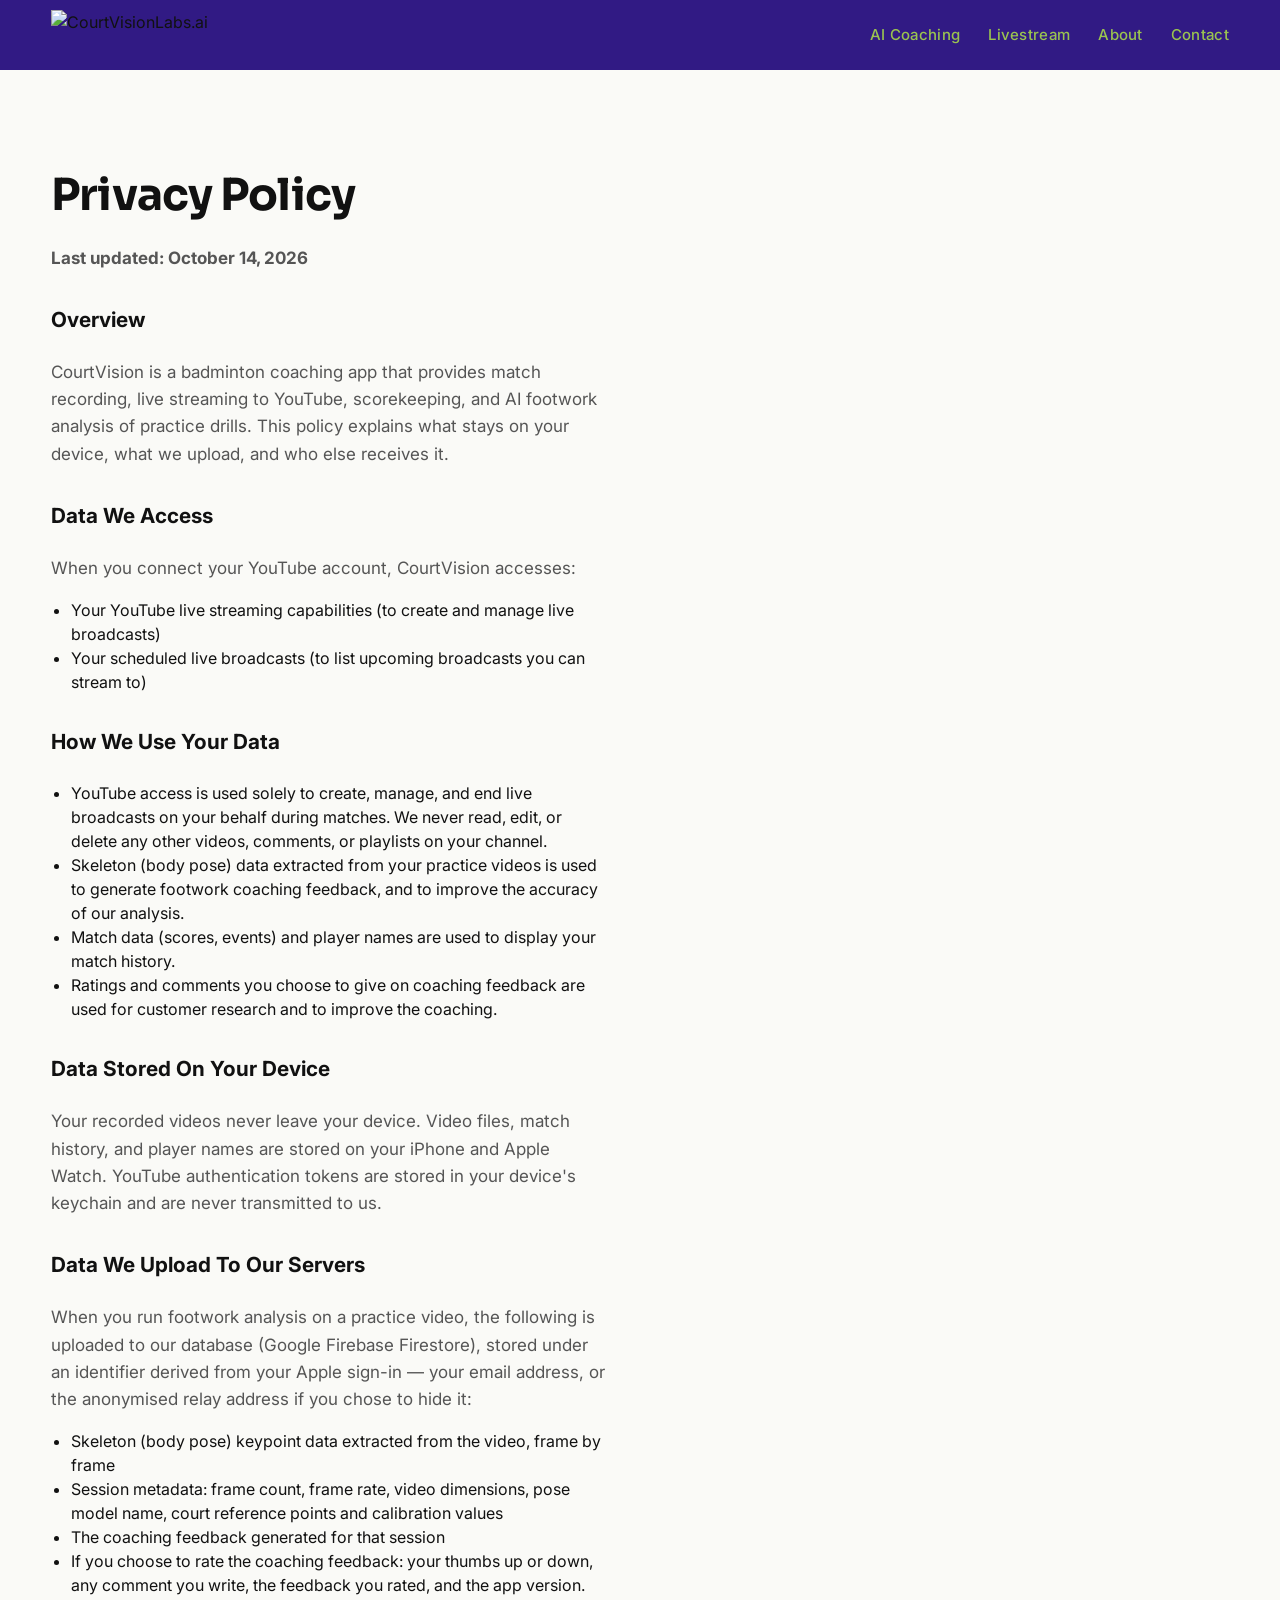
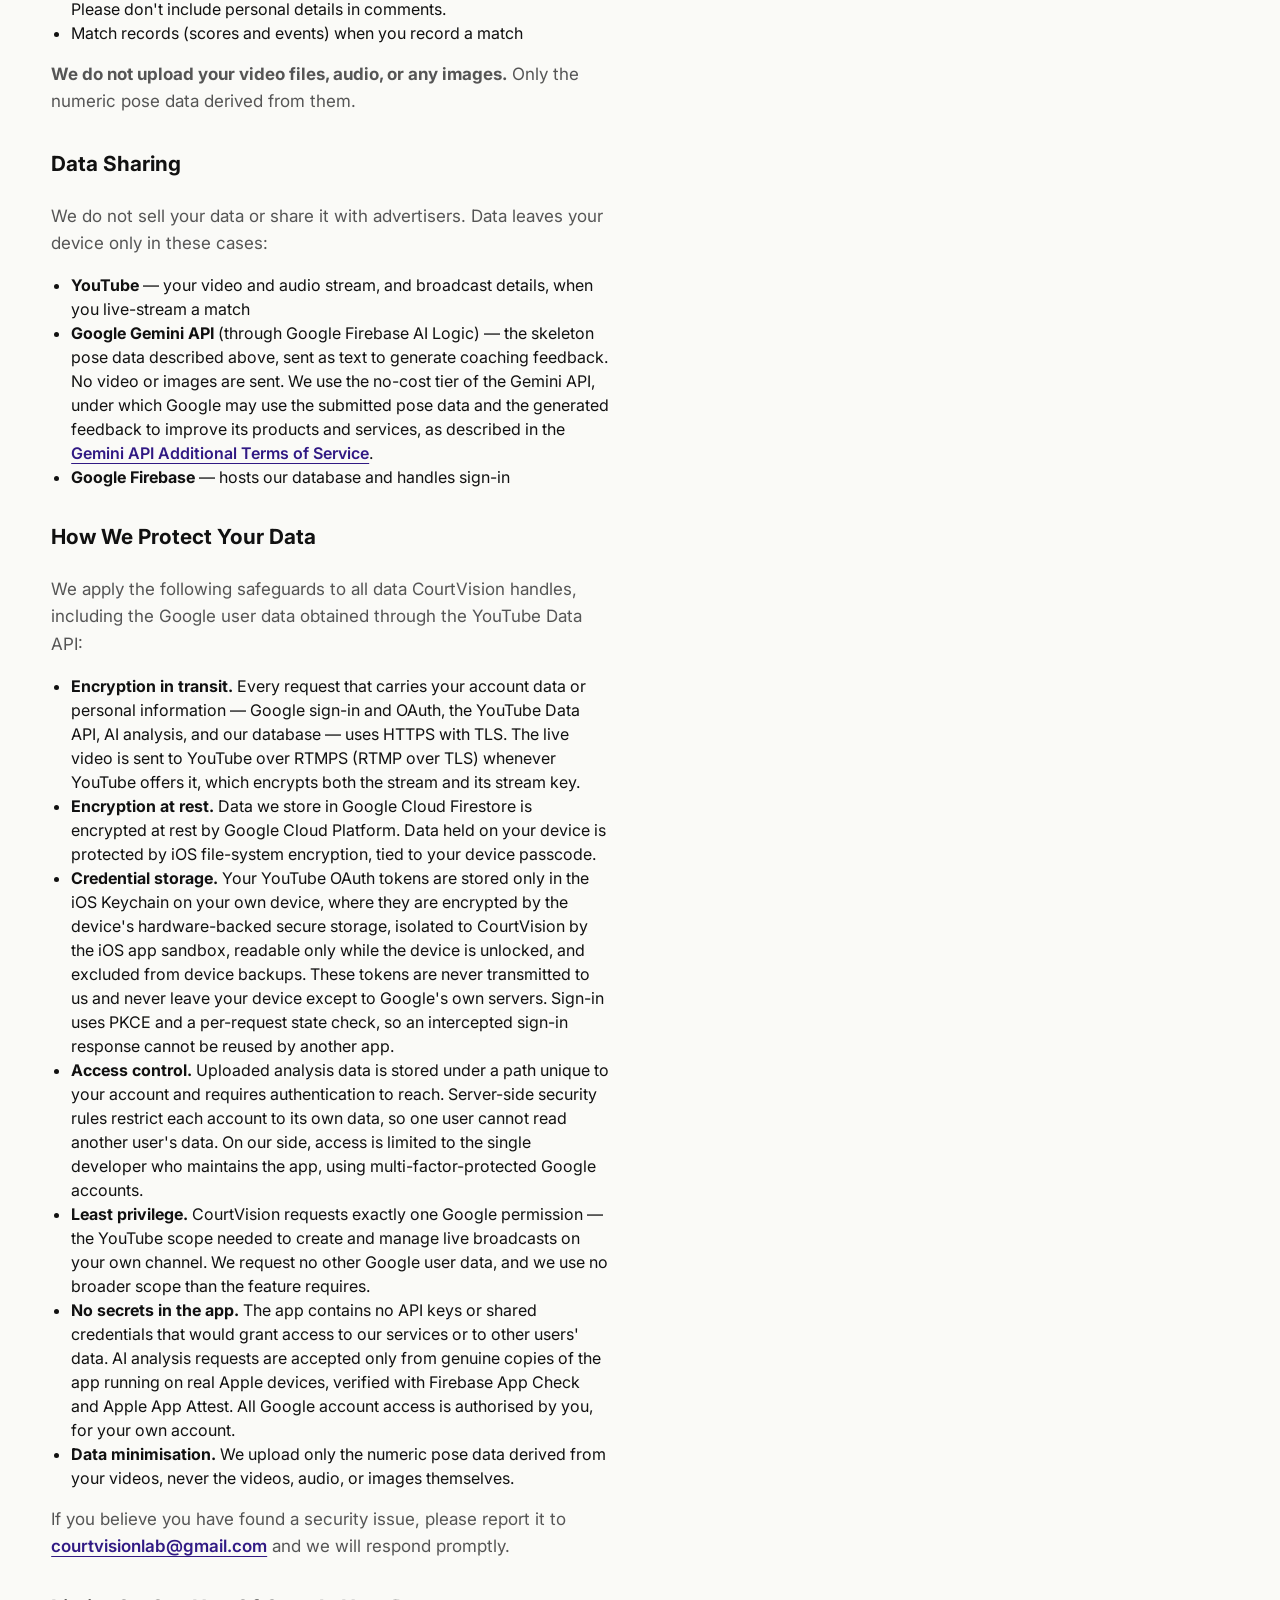
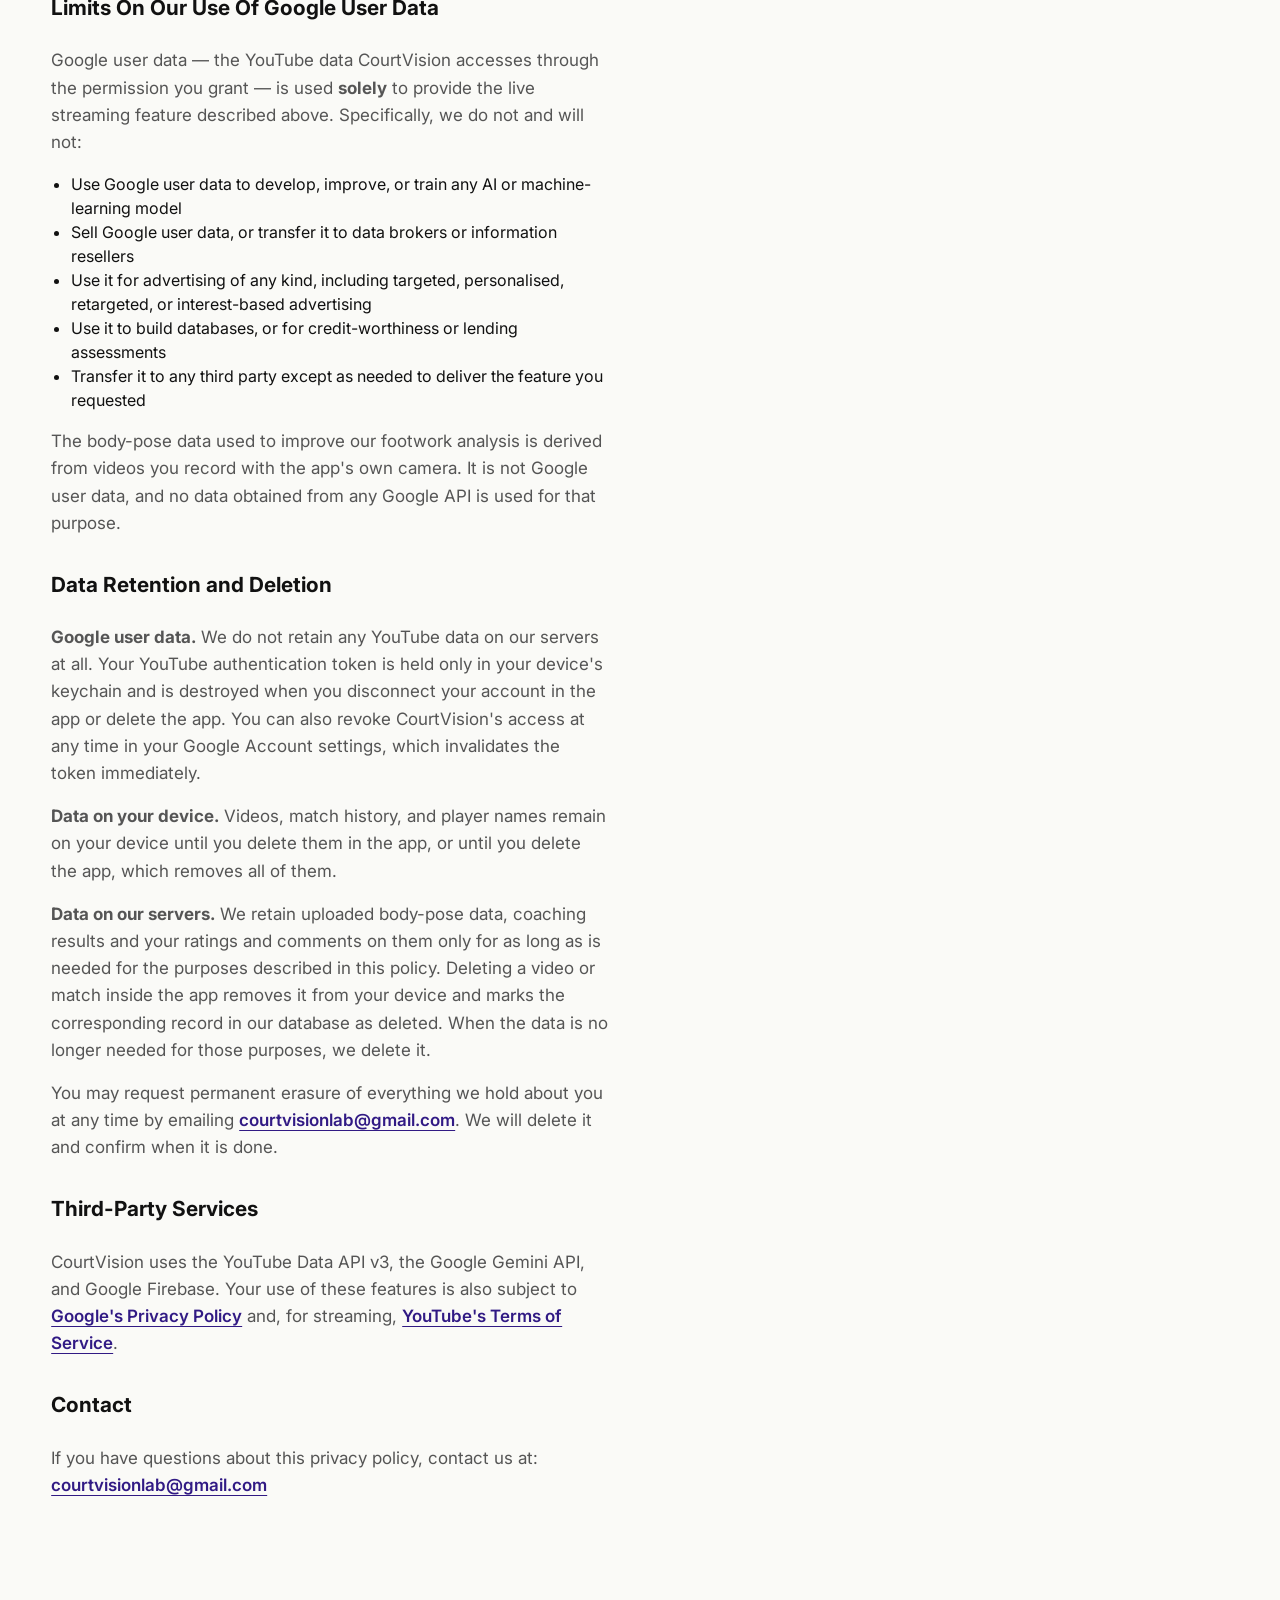
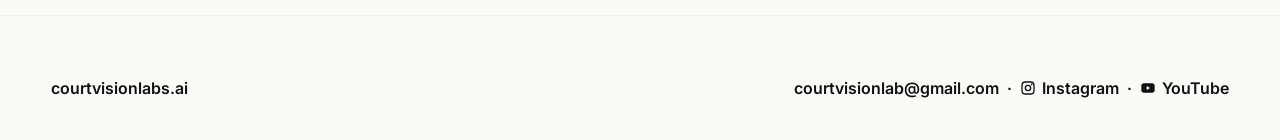
==== commit 8e587936: "Contact email courtvisionlab@gmail.com; smaller two-line hero title" ====
--- a/privacy.html
+++ b/privacy.html
@@ -33,7 +33,7 @@
       <div class="container split-grid">
         <div class="split-text">
           <h1 class="section-title">Privacy Policy</h1>
-          <p><strong>Last updated: September 24, 2026</strong></p>
+          <p><strong>Last updated: October 14, 2026</strong></p>
 
           <h2 style="font-size:1.3rem; margin-top:32px;">Overview</h2>
           <p>CourtVision is a badminton coaching app that provides match recording, live streaming to YouTube, scorekeeping, and AI footwork analysis of practice drills. This policy explains what stays on your device, what we upload, and who else receives it.</p>
@@ -50,6 +50,7 @@
             <li>YouTube access is used solely to create, manage, and end live broadcasts on your behalf during matches. We never read, edit, or delete any other videos, comments, or playlists on your channel.</li>
             <li>Skeleton (body pose) data extracted from your practice videos is used to generate footwork coaching feedback, and to improve the accuracy of our analysis.</li>
             <li>Match data (scores, events) and player names are used to display your match history.</li>
+            <li>Ratings and comments you choose to give on coaching feedback are used for customer research and to improve the coaching.</li>
           </ul>
 
           <h2 style="font-size:1.3rem; margin-top:32px;">Data Stored On Your Device</h2>
@@ -61,6 +62,7 @@
             <li>Skeleton (body pose) keypoint data extracted from the video, frame by frame</li>
             <li>Session metadata: frame count, frame rate, video dimensions, pose model name, court reference points and calibration values</li>
             <li>The coaching feedback generated for that session</li>
+            <li>If you choose to rate the coaching feedback: your thumbs up or down, any comment you write, the feedback you rated, and the app version. Please don't include personal details in comments.</li>
             <li>Match records (scores and events) when you record a match</li>
           </ul>
           <p><strong>We do not upload your video files, audio, or any images.</strong> Only the numeric pose data derived from them.</p>
@@ -69,19 +71,19 @@
           <p>We do not sell your data or share it with advertisers. Data leaves your device only in these cases:</p>
           <ul style="padding-left:20px; margin-bottom:16px;">
             <li><strong>YouTube</strong> — your video and audio stream, and broadcast details, when you live-stream a match</li>
-            <li><strong>Google Gemini API</strong> — the skeleton pose data described above, sent as text to generate coaching feedback. No video or images are sent.</li>
+            <li><strong>Google Gemini API</strong> (through Google Firebase AI Logic) — the skeleton pose data described above, sent as text to generate coaching feedback. No video or images are sent. We use the no-cost tier of the Gemini API, under which Google may use the submitted pose data and the generated feedback to improve its products and services, as described in the <a href="https://ai.google.dev/gemini-api/terms" style="color:var(--purple); font-weight:600; text-decoration:underline; text-underline-offset:4px;">Gemini API Additional Terms of Service</a>.</li>
             <li><strong>Google Firebase</strong> — hosts our database and handles sign-in</li>
           </ul>
 
           <h2 style="font-size:1.3rem; margin-top:32px;">How We Protect Your Data</h2>
           <p>We apply the following safeguards to all data CourtVision handles, including the Google user data obtained through the YouTube Data API:</p>
           <ul style="padding-left:20px; margin-bottom:16px;">
-            <li><strong>Encryption in transit.</strong> Every request that carries your account data or personal information — Google sign-in and OAuth, the YouTube Data API, the Gemini API, and our database — uses HTTPS with TLS. The live video itself is sent to YouTube over the RTMP ingest address that YouTube issues for your own broadcast.</li>
+            <li><strong>Encryption in transit.</strong> Every request that carries your account data or personal information — Google sign-in and OAuth, the YouTube Data API, AI analysis, and our database — uses HTTPS with TLS. The live video is sent to YouTube over RTMPS (RTMP over TLS) whenever YouTube offers it, which encrypts both the stream and its stream key.</li>
             <li><strong>Encryption at rest.</strong> Data we store in Google Cloud Firestore is encrypted at rest by Google Cloud Platform. Data held on your device is protected by iOS file-system encryption, tied to your device passcode.</li>
-            <li><strong>Credential storage.</strong> Your YouTube OAuth tokens are stored only in the iOS Keychain on your own device, where they are encrypted by the device's hardware-backed secure storage, isolated to CourtVision by the iOS app sandbox, and readable only while the device is unlocked. These tokens are never transmitted to us and never leave your device except to Google's own servers.</li>
+            <li><strong>Credential storage.</strong> Your YouTube OAuth tokens are stored only in the iOS Keychain on your own device, where they are encrypted by the device's hardware-backed secure storage, isolated to CourtVision by the iOS app sandbox, readable only while the device is unlocked, and excluded from device backups. These tokens are never transmitted to us and never leave your device except to Google's own servers. Sign-in uses PKCE and a per-request state check, so an intercepted sign-in response cannot be reused by another app.</li>
             <li><strong>Access control.</strong> Uploaded analysis data is stored under a path unique to your account and requires authentication to reach. Server-side security rules restrict each account to its own data, so one user cannot read another user's data. On our side, access is limited to the single developer who maintains the app, using multi-factor-protected Google accounts.</li>
             <li><strong>Least privilege.</strong> CourtVision requests exactly one Google permission — the YouTube scope needed to create and manage live broadcasts on your own channel. We request no other Google user data, and we use no broader scope than the feature requires.</li>
-            <li><strong>No secrets in the app.</strong> The app contains no shared credentials granting access to other users' data. All Google access is authorised by you, for your own account.</li>
+            <li><strong>No secrets in the app.</strong> The app contains no API keys or shared credentials that would grant access to our services or to other users' data. AI analysis requests are accepted only from genuine copies of the app running on real Apple devices, verified with Firebase App Check and Apple App Attest. All Google account access is authorised by you, for your own account.</li>
             <li><strong>Data minimisation.</strong> We upload only the numeric pose data derived from your videos, never the videos, audio, or images themselves.</li>
           </ul>
           <p>If you believe you have found a security issue, please report it to <a href="mailto:courtvisionlab@gmail.com" style="color:var(--purple); font-weight:600; text-decoration:underline; text-underline-offset:4px;">courtvisionlab@gmail.com</a> and we will respond promptly.</p>
@@ -100,7 +102,7 @@
           <h2 style="font-size:1.3rem; margin-top:32px;">Data Retention and Deletion</h2>
           <p><strong>Google user data.</strong> We do not retain any YouTube data on our servers at all. Your YouTube authentication token is held only in your device's keychain and is destroyed when you disconnect your account in the app or delete the app. You can also revoke CourtVision's access at any time in your Google Account settings, which invalidates the token immediately.</p>
           <p><strong>Data on your device.</strong> Videos, match history, and player names remain on your device until you delete them in the app, or until you delete the app, which removes all of them.</p>
-          <p><strong>Data on our servers.</strong> We retain uploaded body-pose data and coaching results only for as long as is needed for the purposes described in this policy. Deleting a video or match inside the app removes it from your device and marks the corresponding record in our database as deleted. When the data is no longer needed for those purposes, we delete it.</p>
+          <p><strong>Data on our servers.</strong> We retain uploaded body-pose data, coaching results and your ratings and comments on them only for as long as is needed for the purposes described in this policy. Deleting a video or match inside the app removes it from your device and marks the corresponding record in our database as deleted. When the data is no longer needed for those purposes, we delete it.</p>
           <p>You may request permanent erasure of everything we hold about you at any time by emailing <a href="mailto:courtvisionlab@gmail.com" style="color:var(--purple); font-weight:600; text-decoration:underline; text-underline-offset:4px;">courtvisionlab@gmail.com</a>. We will delete it and confirm when it is done.</p>
 
           <h2 style="font-size:1.3rem; margin-top:32px;">Third-Party Services</h2>
@@ -118,7 +120,7 @@
       <div class="footer-col"><h4>courtvisionlabs.ai</h4></div>
       <div class="footer-col footer-col-right">
         <h4>
-          <a href="mailto:Hello@courtvisionlabs.ai">Hello@courtvisionlabs.ai</a>
+          <a href="mailto:courtvisionlab@gmail.com">courtvisionlab@gmail.com</a>
           &nbsp;·&nbsp;
           <a class="social-link" href="https://www.instagram.com/courtvisionlabs/" target="_blank" rel="noopener"><svg aria-hidden="true" viewBox="0 0 24 24" width="16" height="16"><rect x="3" y="3" width="18" height="18" rx="5" fill="none" stroke="currentColor" stroke-width="2"/><circle cx="12" cy="12" r="4" fill="none" stroke="currentColor" stroke-width="2"/><circle cx="17.5" cy="6.5" r="1.3" fill="currentColor"/></svg>Instagram</a>
           &nbsp;·&nbsp;
--- a/styles.css
+++ b/styles.css
@@ -138,11 +138,19 @@
 
 .hero-title {
   font-family: var(--heading-font);
-  font-size: clamp(2.2rem, 4.6vw, 3.75rem);
+  font-size: clamp(2rem, 7vw, 3rem);
   font-weight: 800;
   margin: 0 0 20px;
   line-height: 1.08;
   letter-spacing: -0.03em;
+}
+
+/* Above phone width, each phrase stays on its own line: the size tracks the
+   viewport so "Smarter badminton development" (about 16.5× the font size wide)
+   always fits. Phones let the phrases wrap at a readable size. */
+@media (min-width: 600px) {
+  .hero-title { font-size: min(3rem, 5.2vw); }
+  .hero-line { white-space: nowrap; }
 }
 
 .hero-title .highlight {
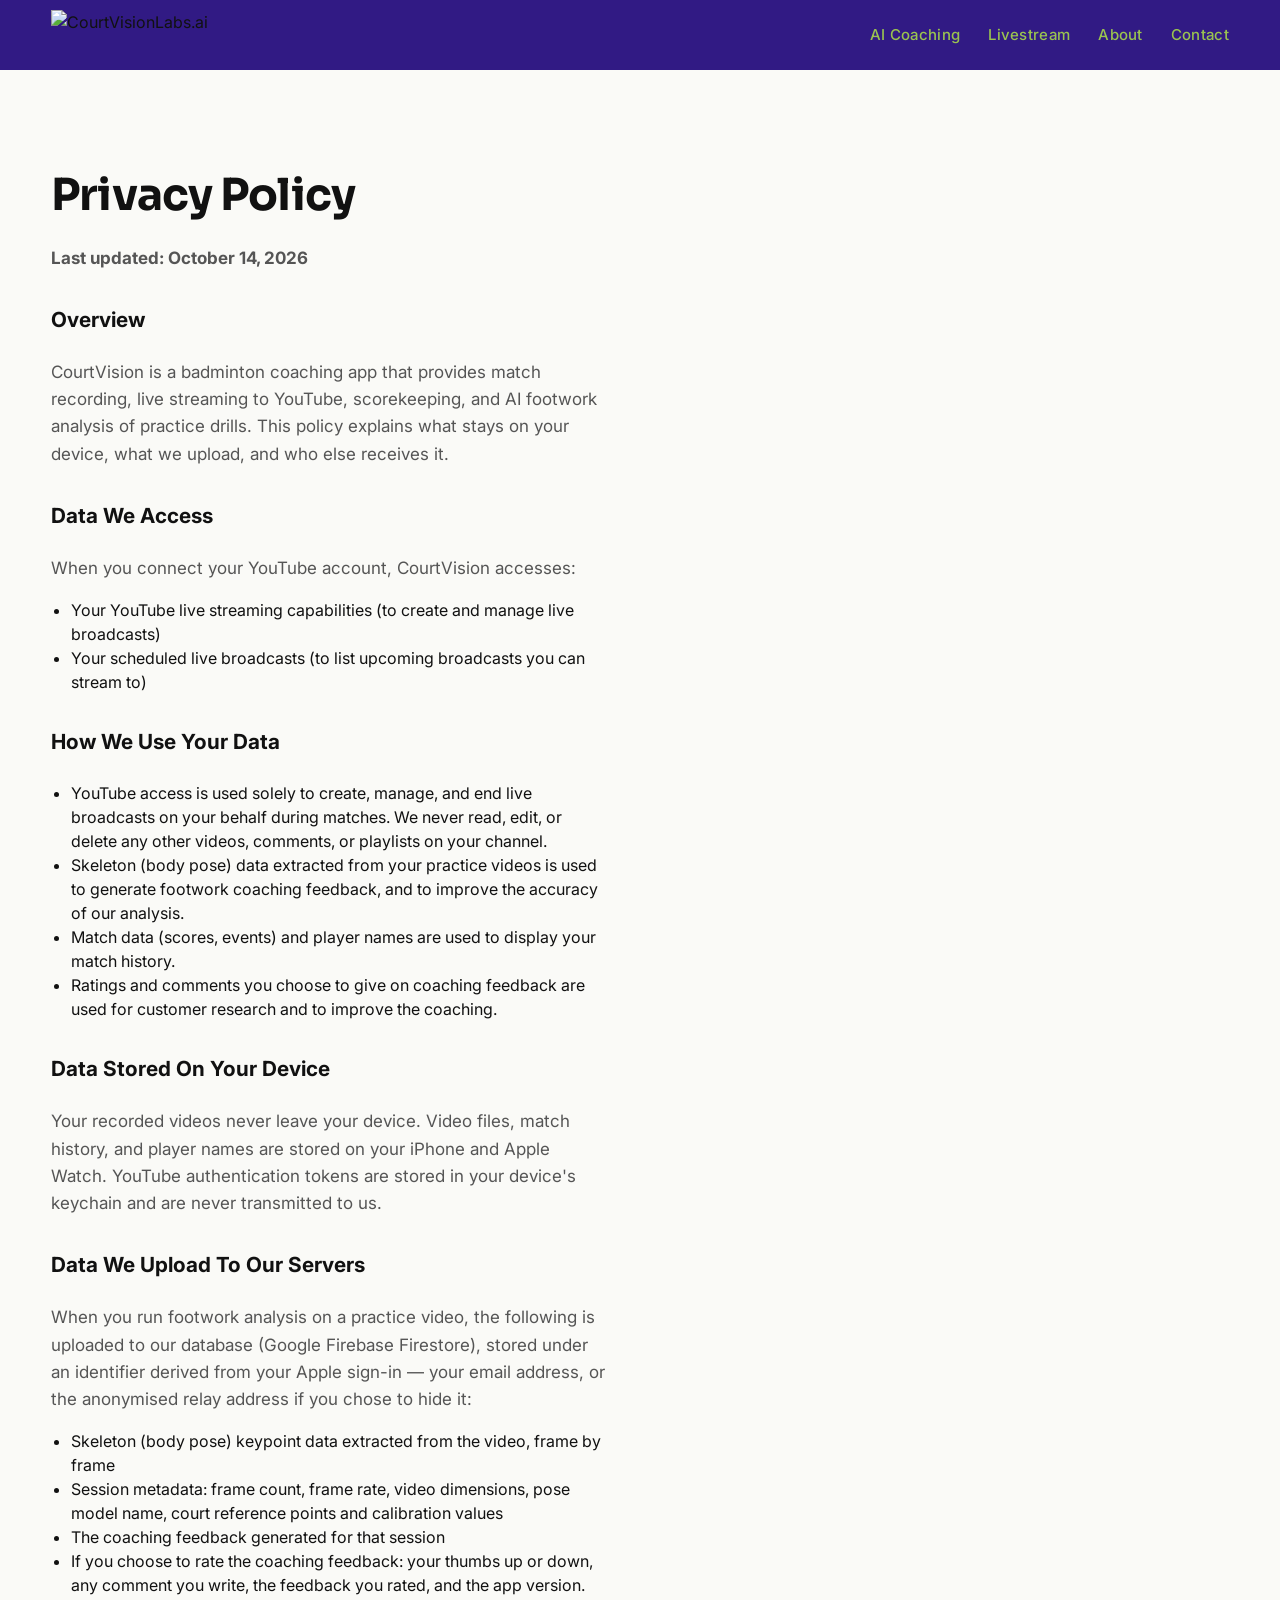
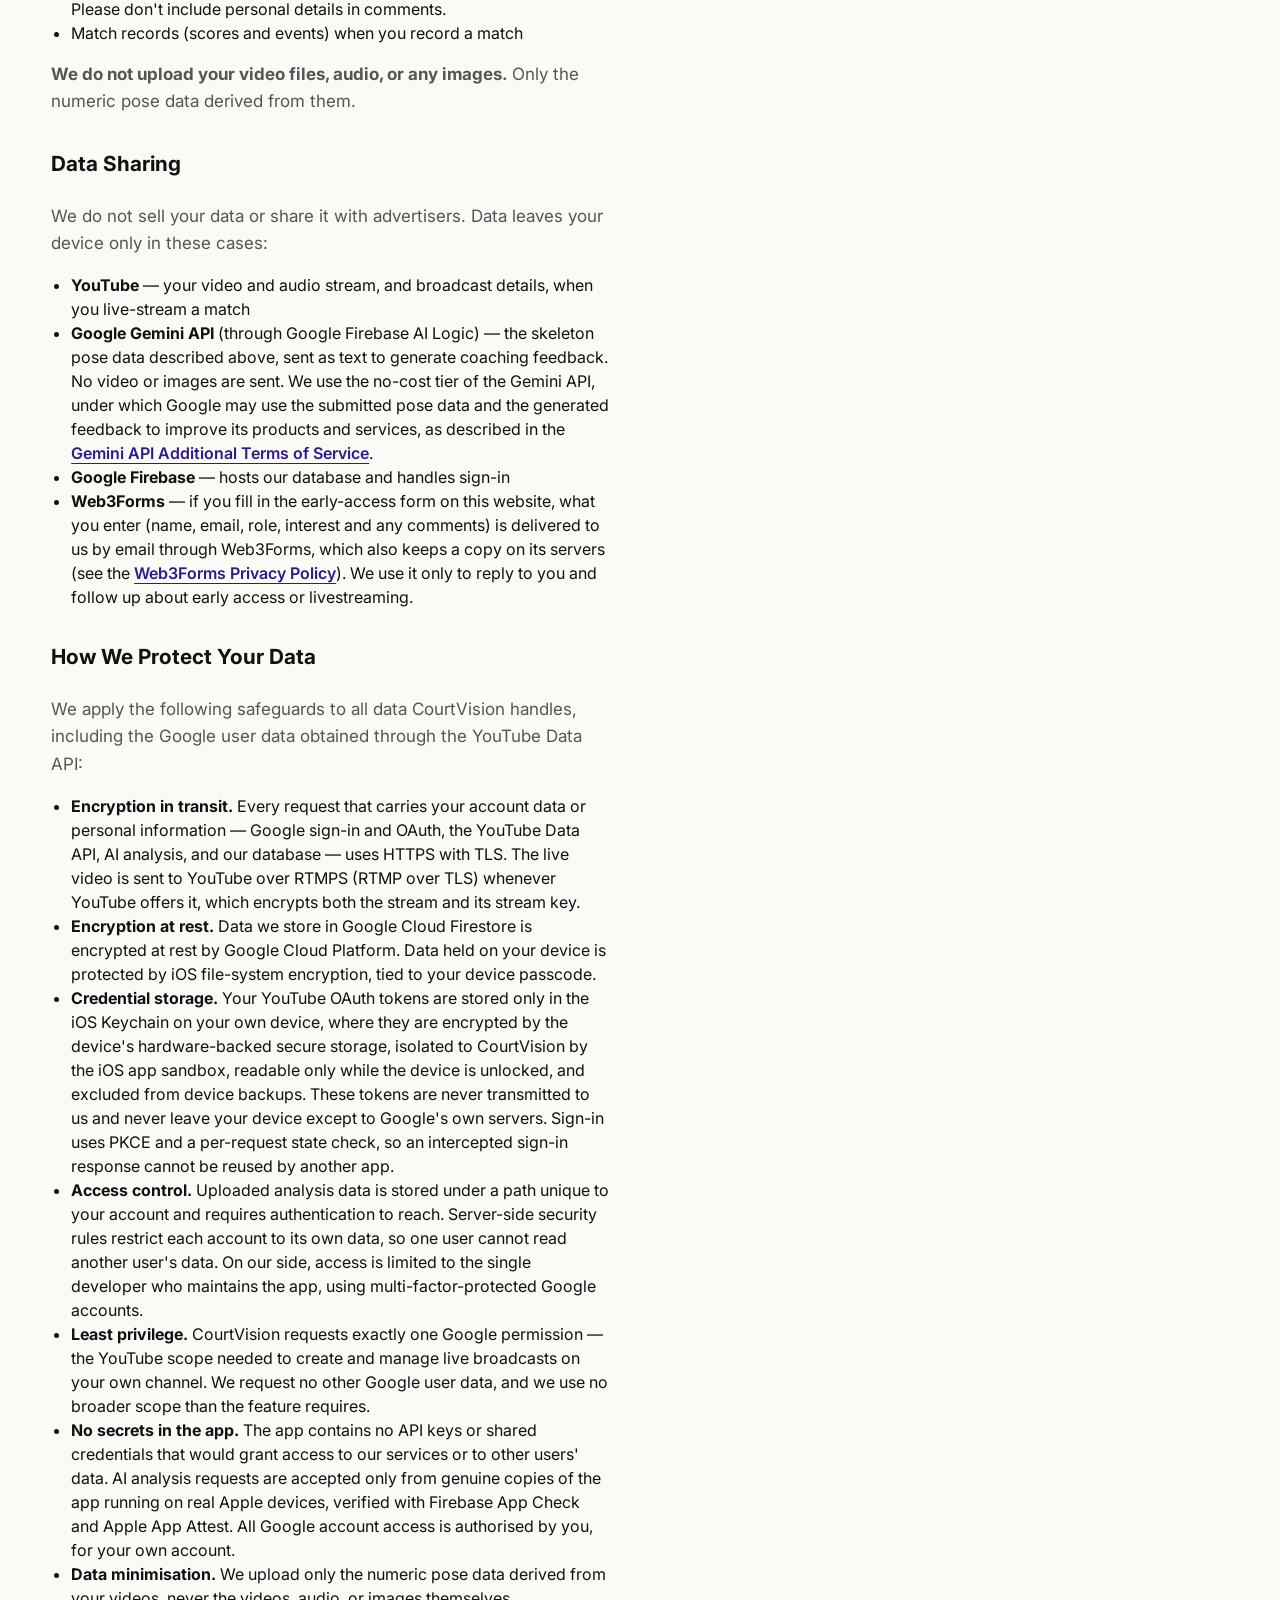
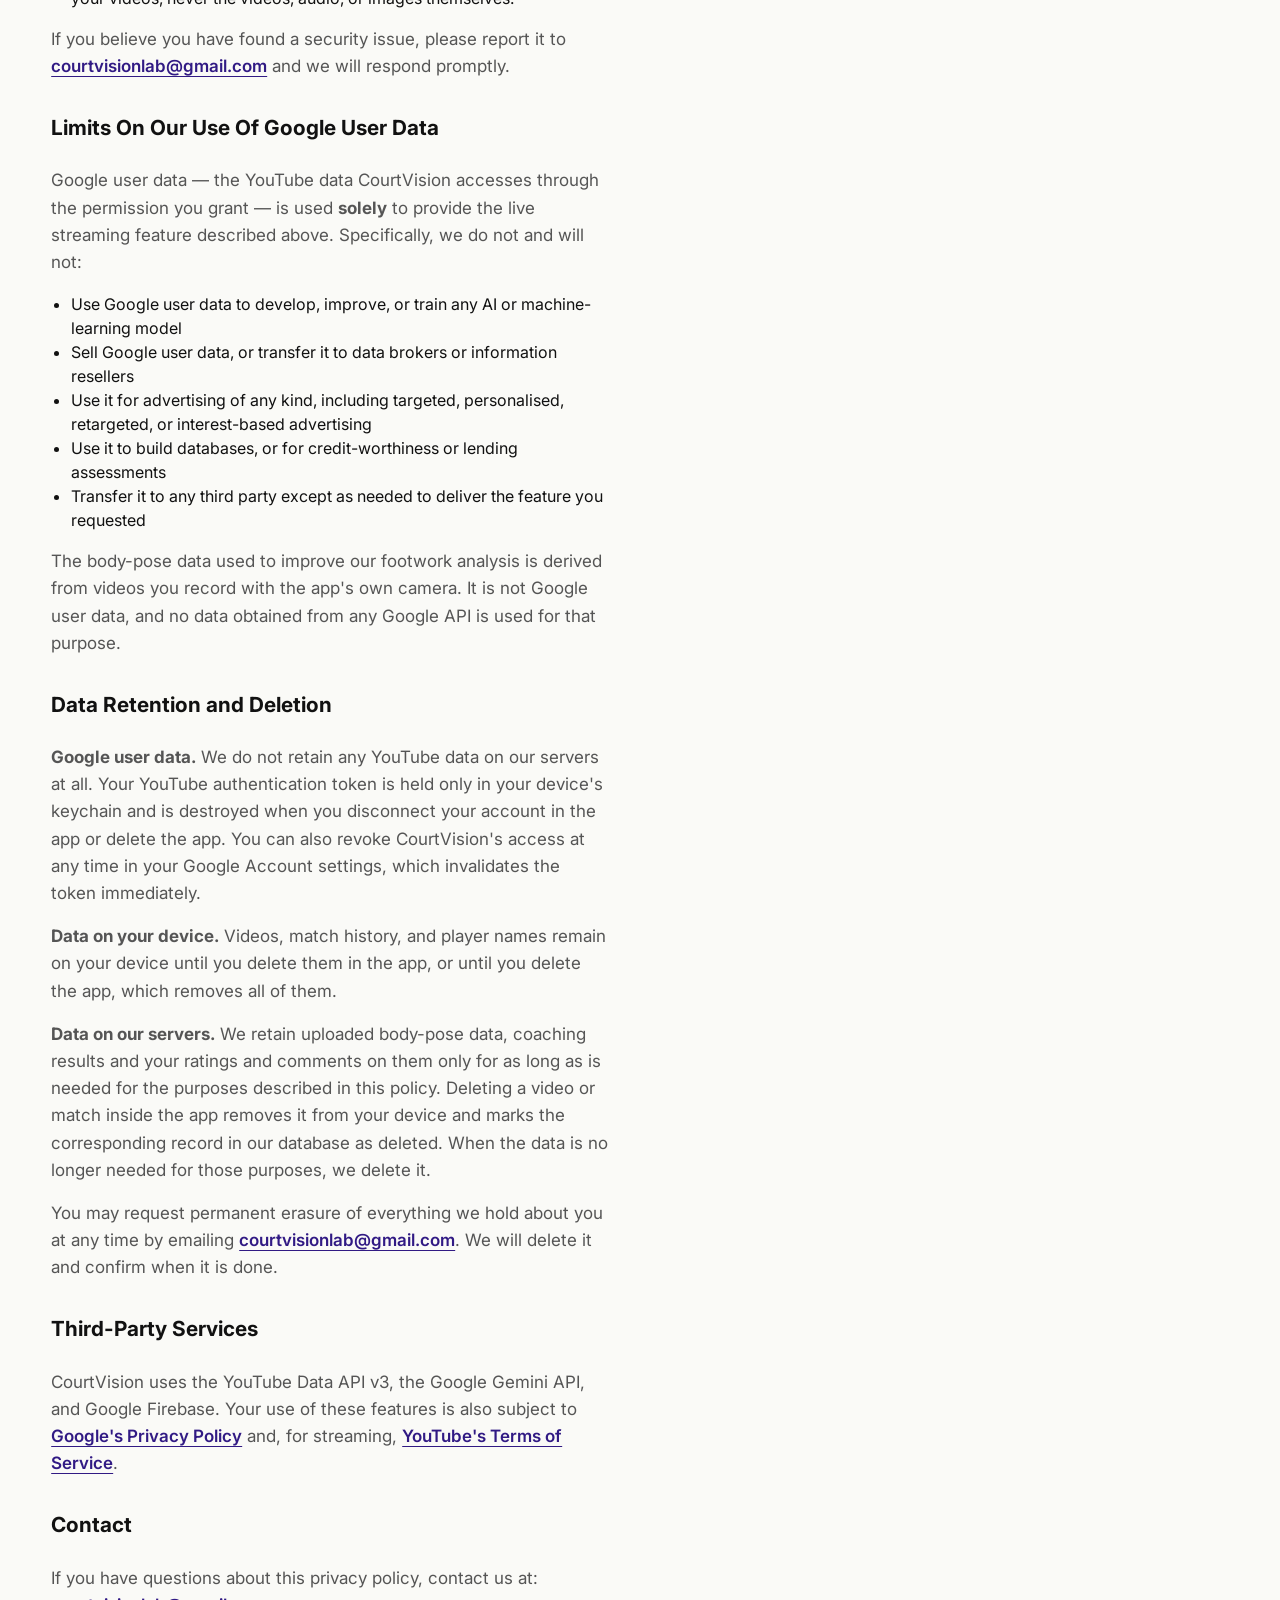
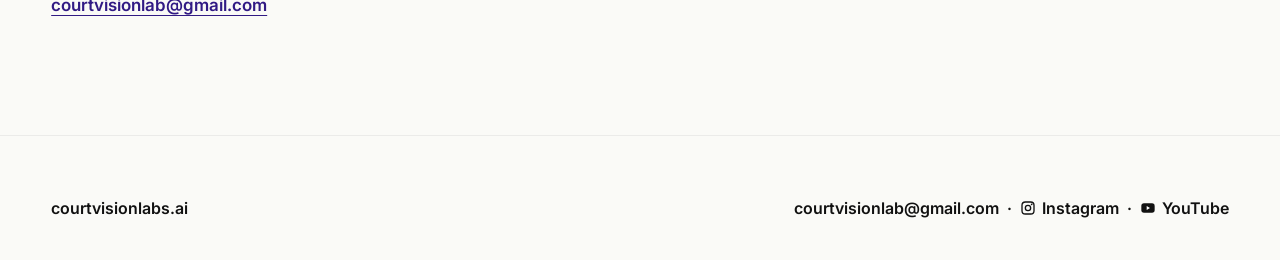
==== commit 7b183c9e: "Connect early-access form to Web3Forms; disclose it in the privacy policy" ====
--- a/privacy.html
+++ b/privacy.html
@@ -73,6 +73,7 @@
             <li><strong>YouTube</strong> — your video and audio stream, and broadcast details, when you live-stream a match</li>
             <li><strong>Google Gemini API</strong> (through Google Firebase AI Logic) — the skeleton pose data described above, sent as text to generate coaching feedback. No video or images are sent. We use the no-cost tier of the Gemini API, under which Google may use the submitted pose data and the generated feedback to improve its products and services, as described in the <a href="https://ai.google.dev/gemini-api/terms" style="color:var(--purple); font-weight:600; text-decoration:underline; text-underline-offset:4px;">Gemini API Additional Terms of Service</a>.</li>
             <li><strong>Google Firebase</strong> — hosts our database and handles sign-in</li>
+            <li><strong>Web3Forms</strong> — if you fill in the early-access form on this website, what you enter (name, email, role, interest and any comments) is delivered to us by email through Web3Forms, which also keeps a copy on its servers (see the <a href="https://web3forms.com/privacy" style="color:var(--purple); font-weight:600; text-decoration:underline; text-underline-offset:4px;">Web3Forms Privacy Policy</a>). We use it only to reply to you and follow up about early access or livestreaming.</li>
           </ul>
 
           <h2 style="font-size:1.3rem; margin-top:32px;">How We Protect Your Data</h2>
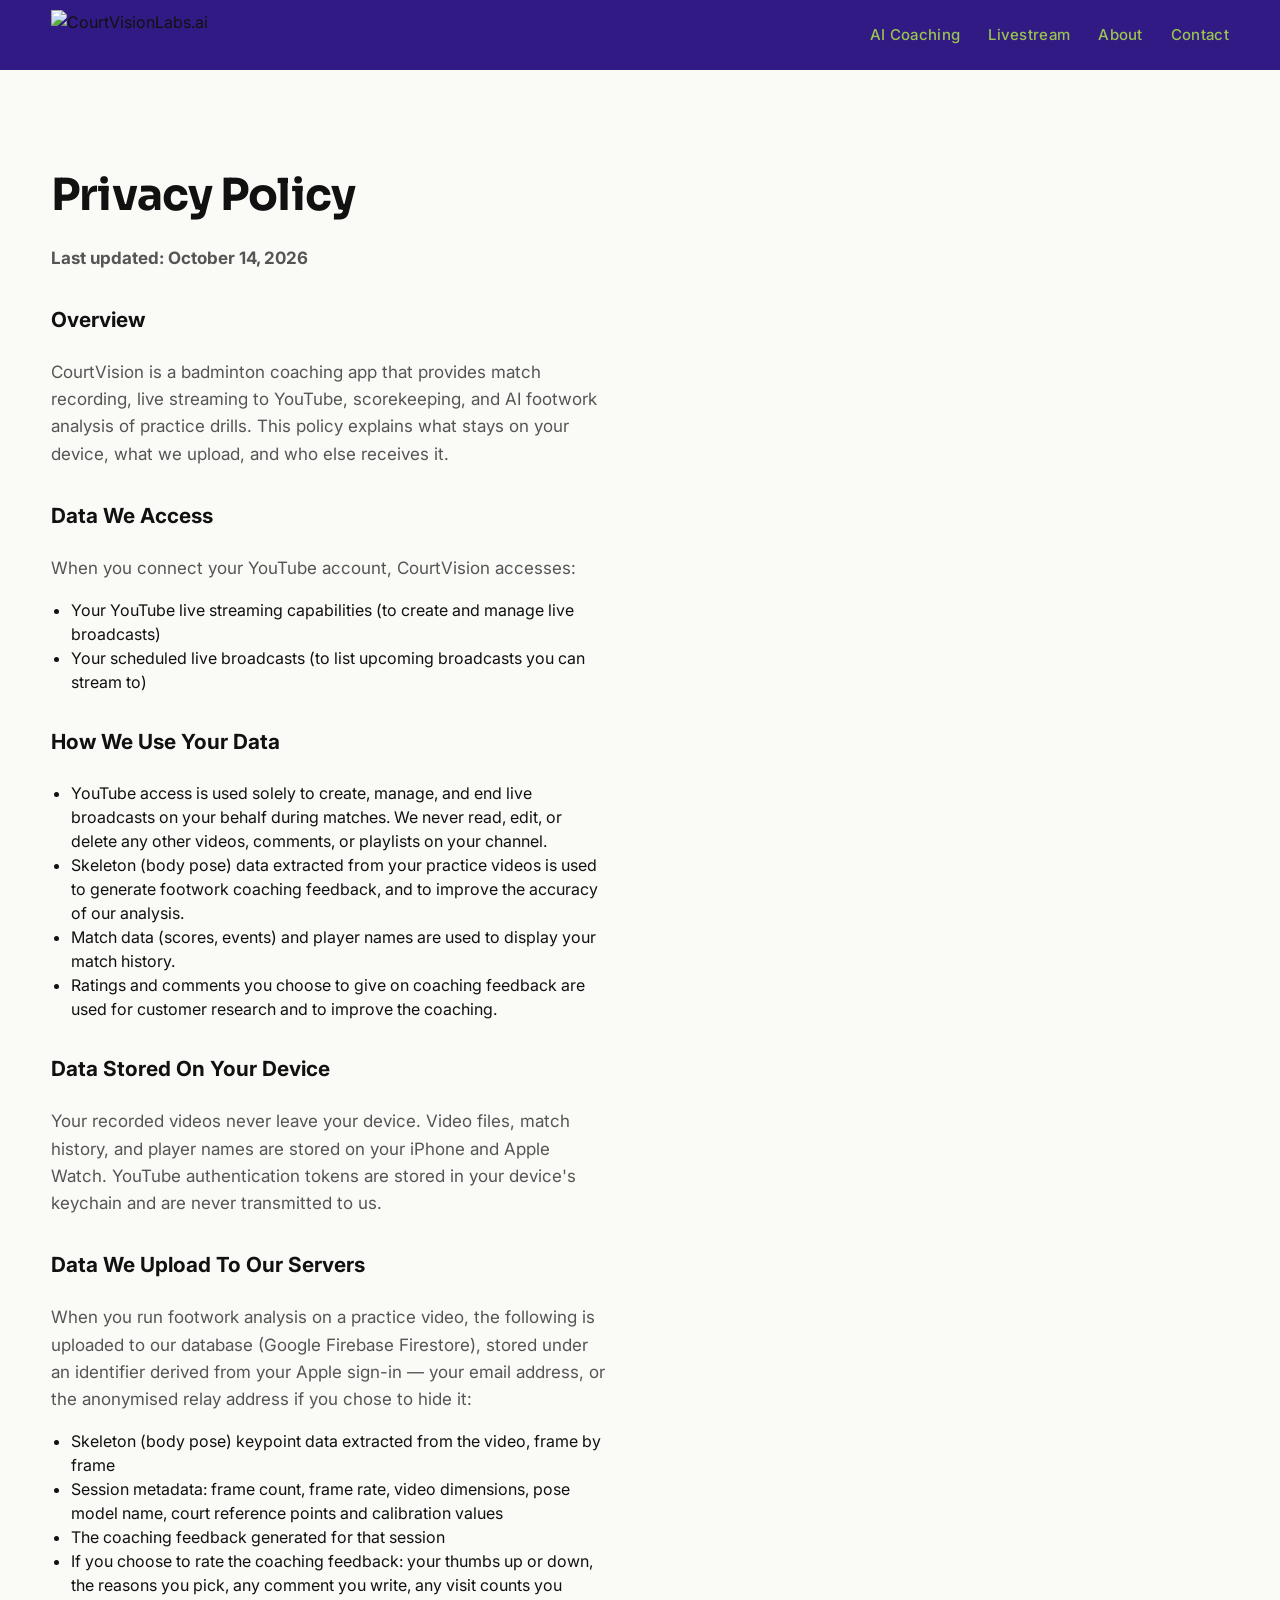
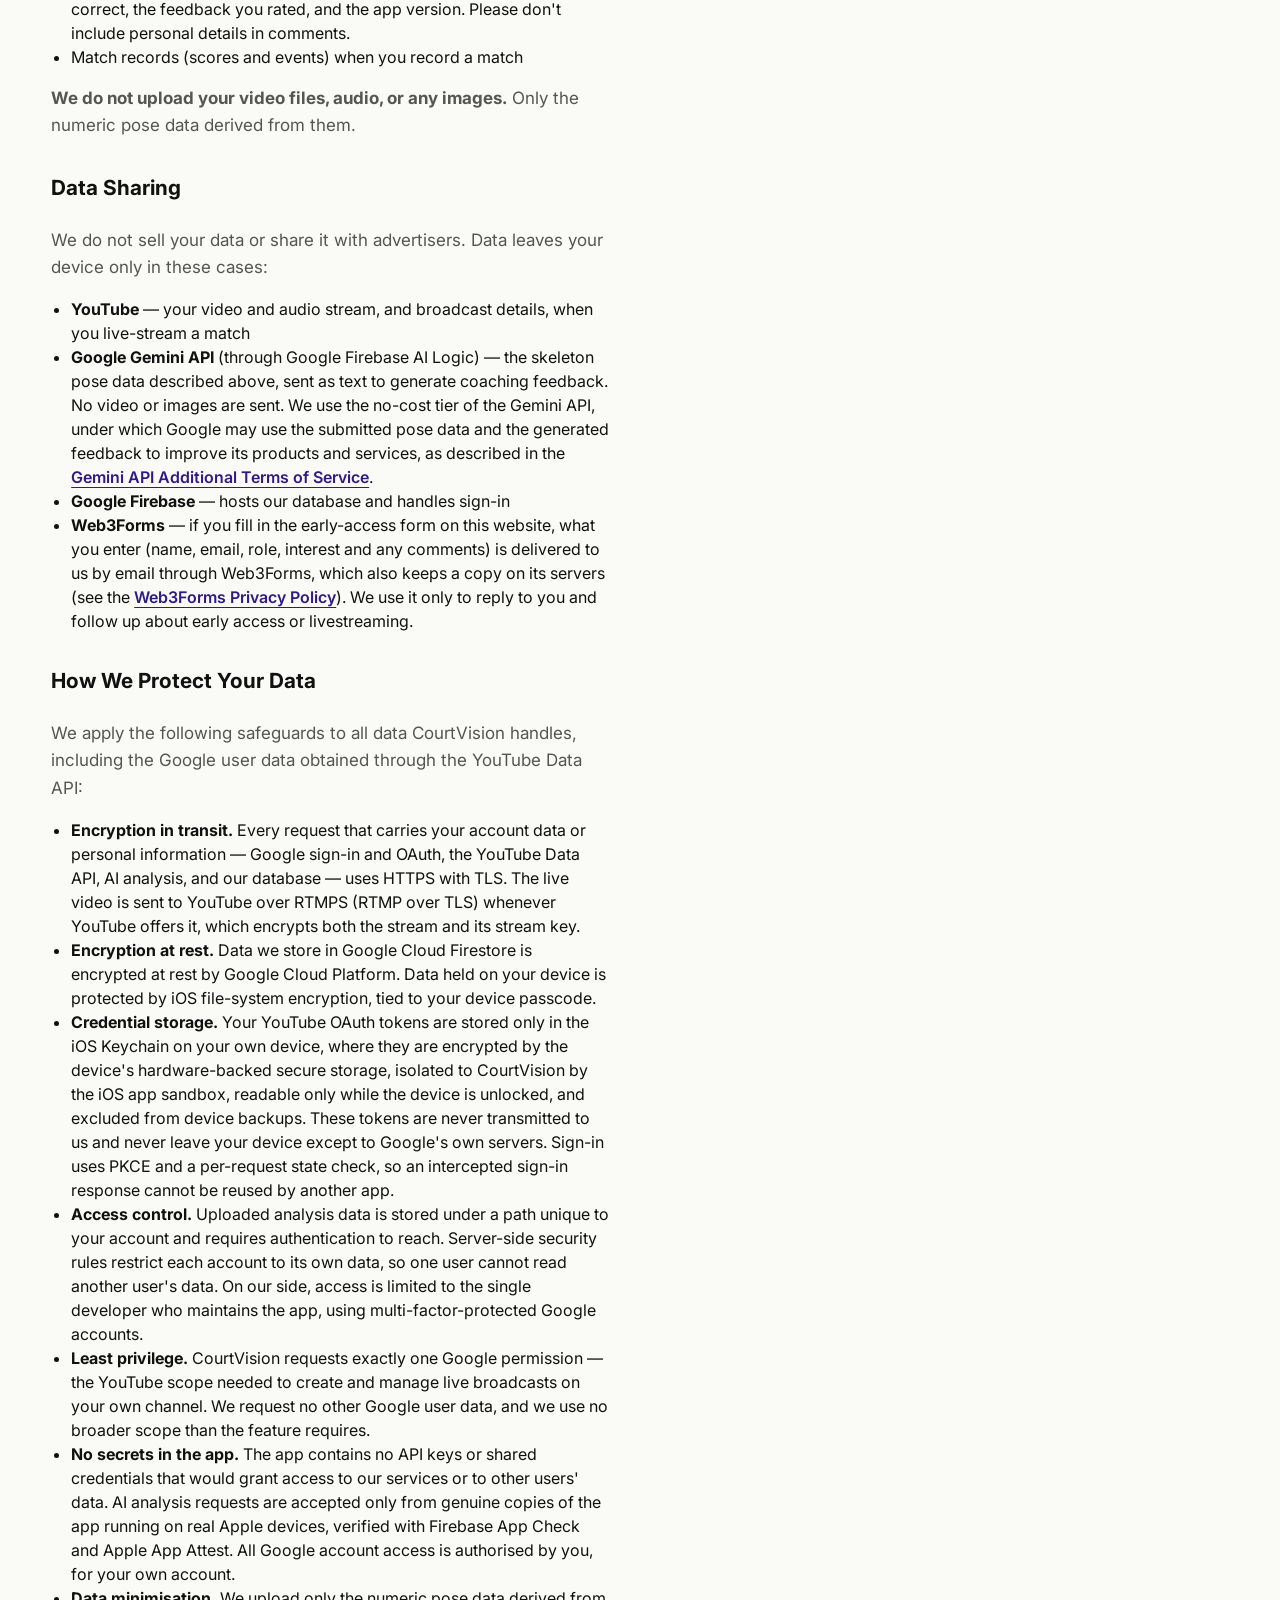
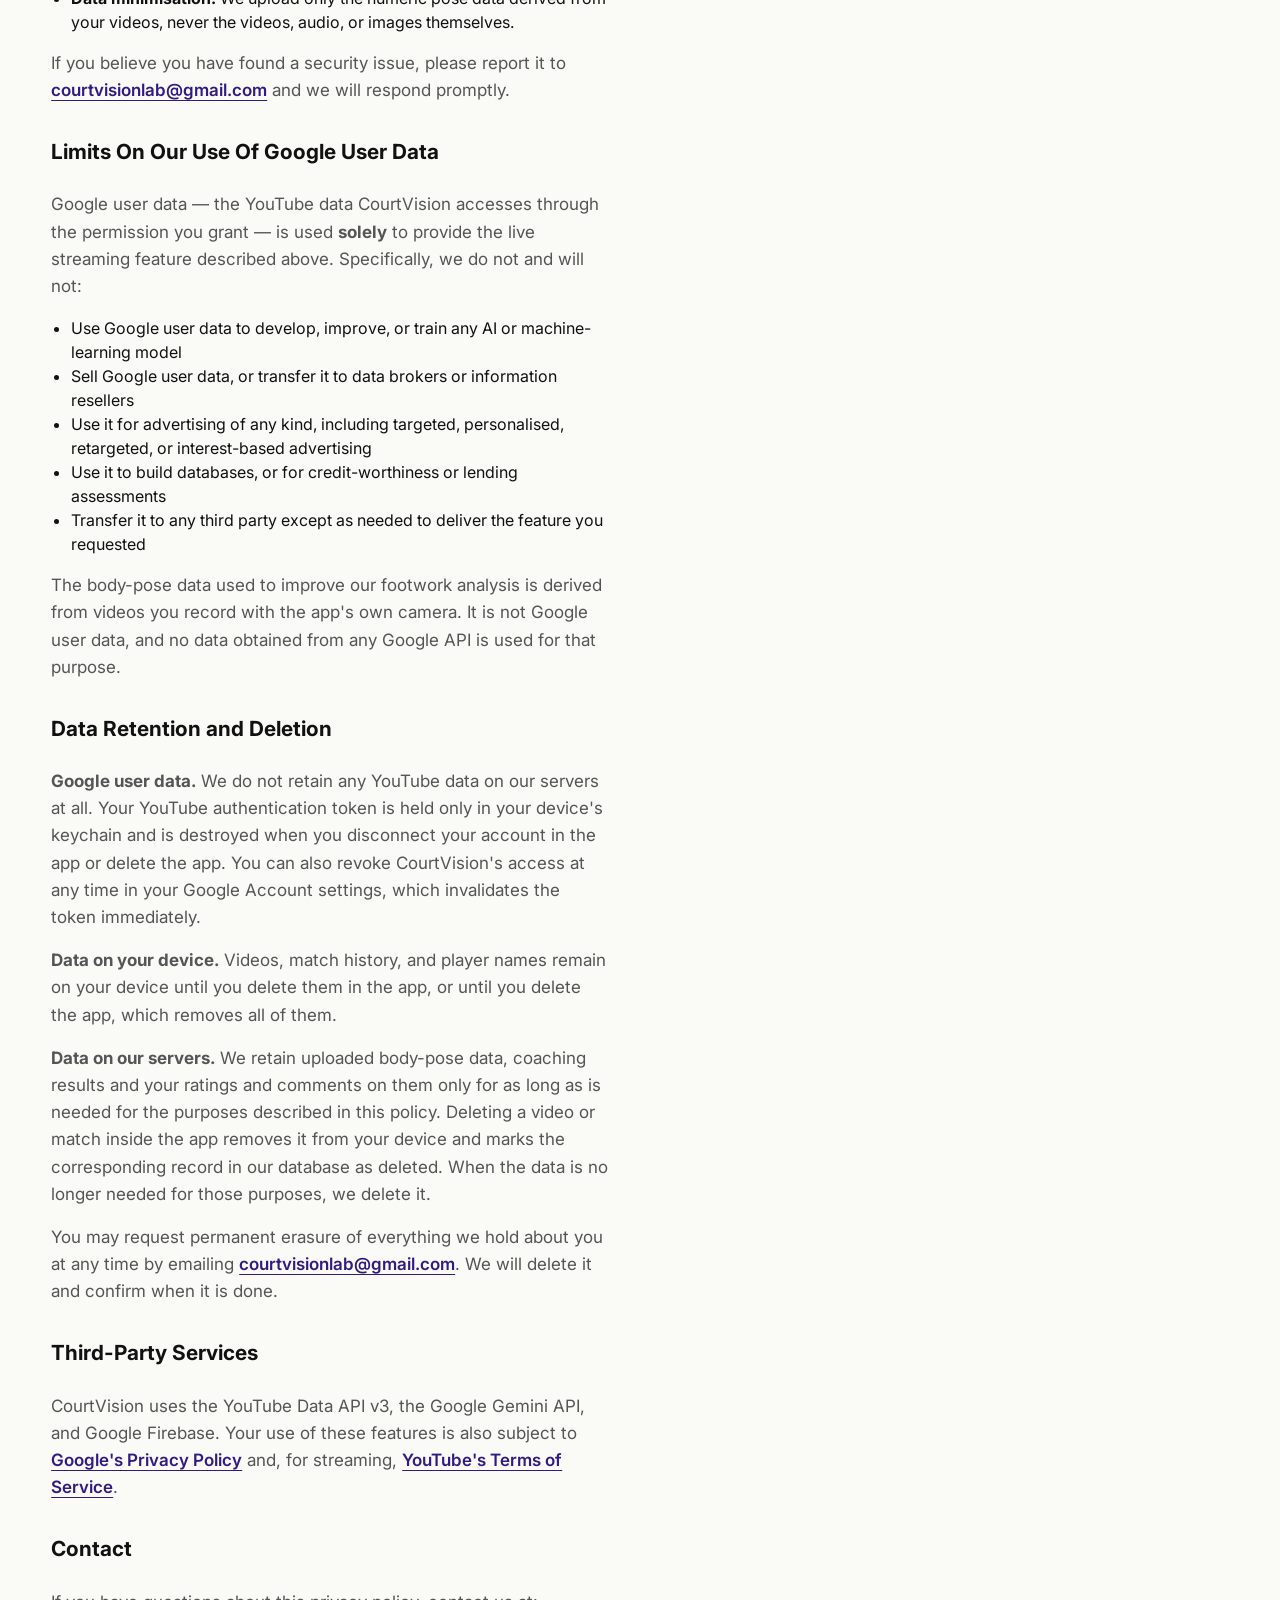
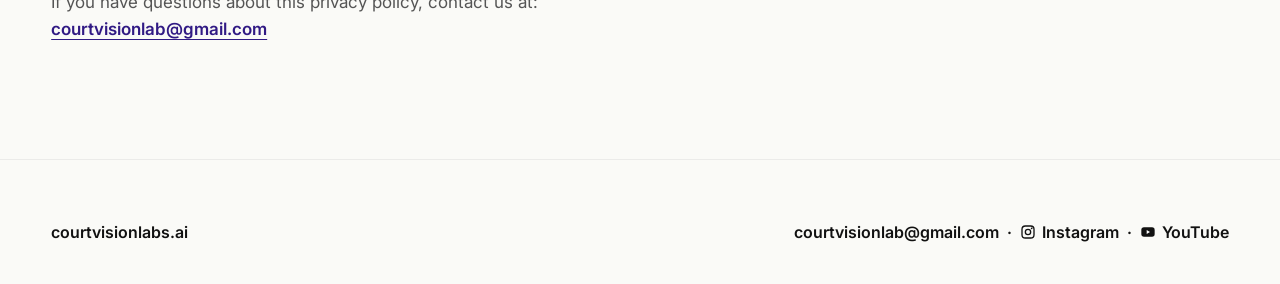
==== commit bbbdc81c: "Privacy policy: rating reasons and visit-count corrections" ====
--- a/privacy.html
+++ b/privacy.html
@@ -62,7 +62,7 @@
             <li>Skeleton (body pose) keypoint data extracted from the video, frame by frame</li>
             <li>Session metadata: frame count, frame rate, video dimensions, pose model name, court reference points and calibration values</li>
             <li>The coaching feedback generated for that session</li>
-            <li>If you choose to rate the coaching feedback: your thumbs up or down, any comment you write, the feedback you rated, and the app version. Please don't include personal details in comments.</li>
+            <li>If you choose to rate the coaching feedback: your thumbs up or down, the reasons you pick, any comment you write, any visit counts you correct, the feedback you rated, and the app version. Please don't include personal details in comments.</li>
             <li>Match records (scores and events) when you record a match</li>
           </ul>
           <p><strong>We do not upload your video files, audio, or any images.</strong> Only the numeric pose data derived from them.</p>
--- a/styles.css
+++ b/styles.css
@@ -149,11 +149,13 @@
    viewport so "Smarter badminton development" (about 16.5× the font size wide)
    always fits. Phones let the phrases wrap at a readable size. */
 @media (min-width: 600px) {
-  .hero-title { font-size: min(3rem, 5.2vw); }
+  .hero-title { font-size: min(3.5rem, 5.2vw); }
   .hero-line { white-space: nowrap; }
 }
 
 .hero-title .highlight {
+  /* The second line is the supporting phrase, set smaller than the first. */
+  font-size: 0.7em;
   background: var(--lime-bg);
   padding: 0 0.2em;
   text-decoration: underline;
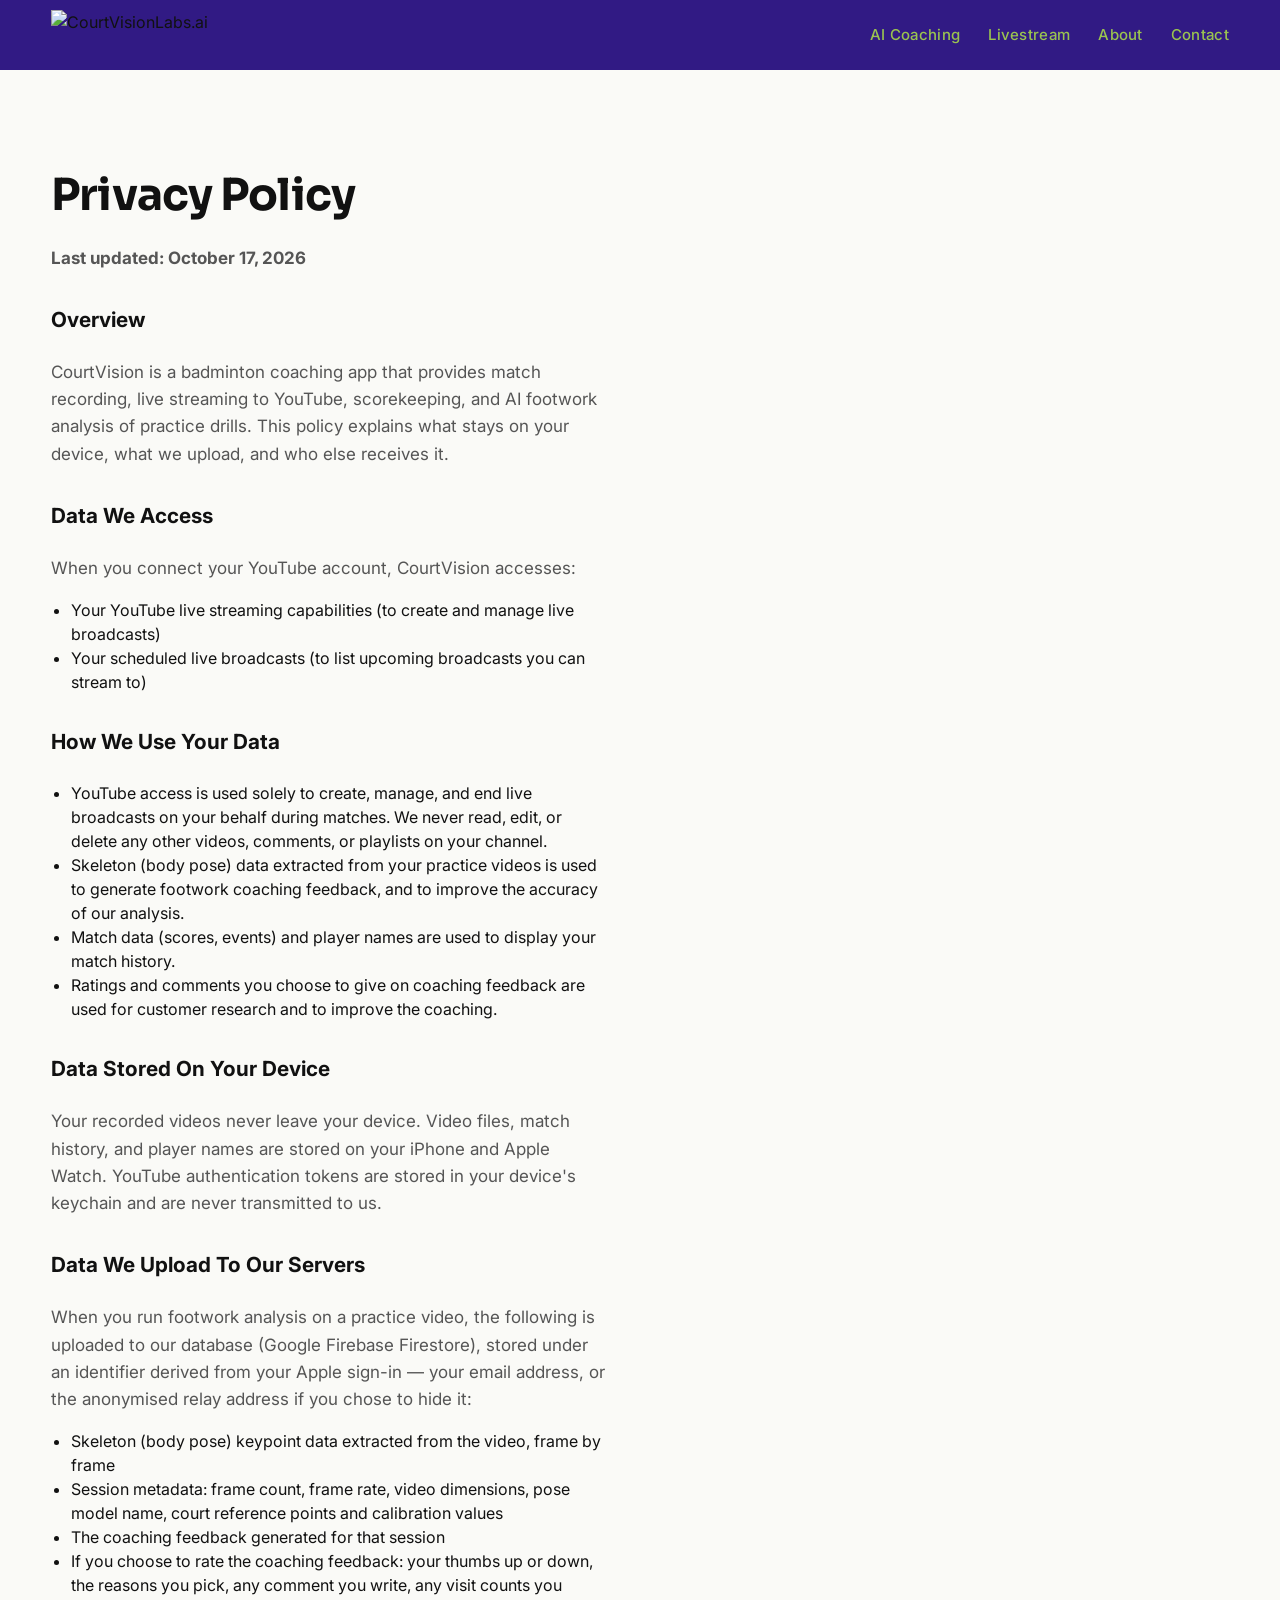
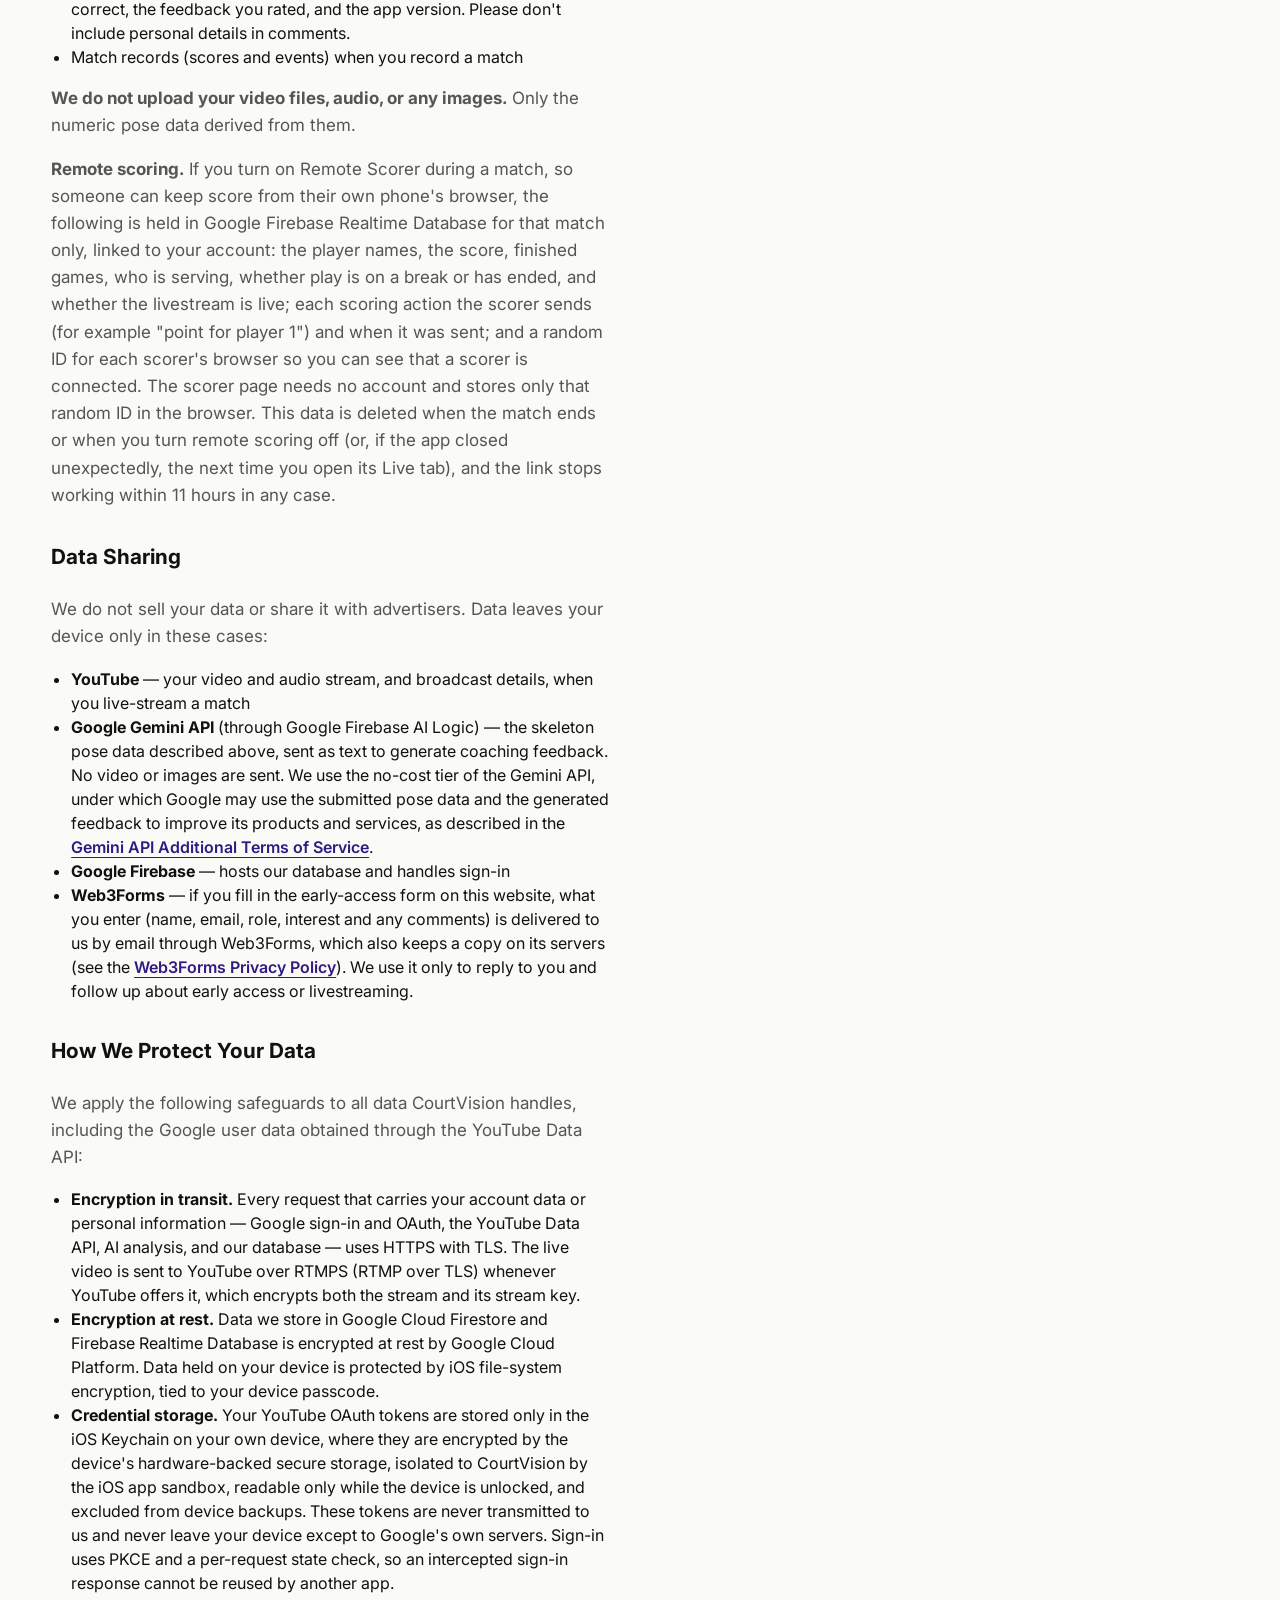
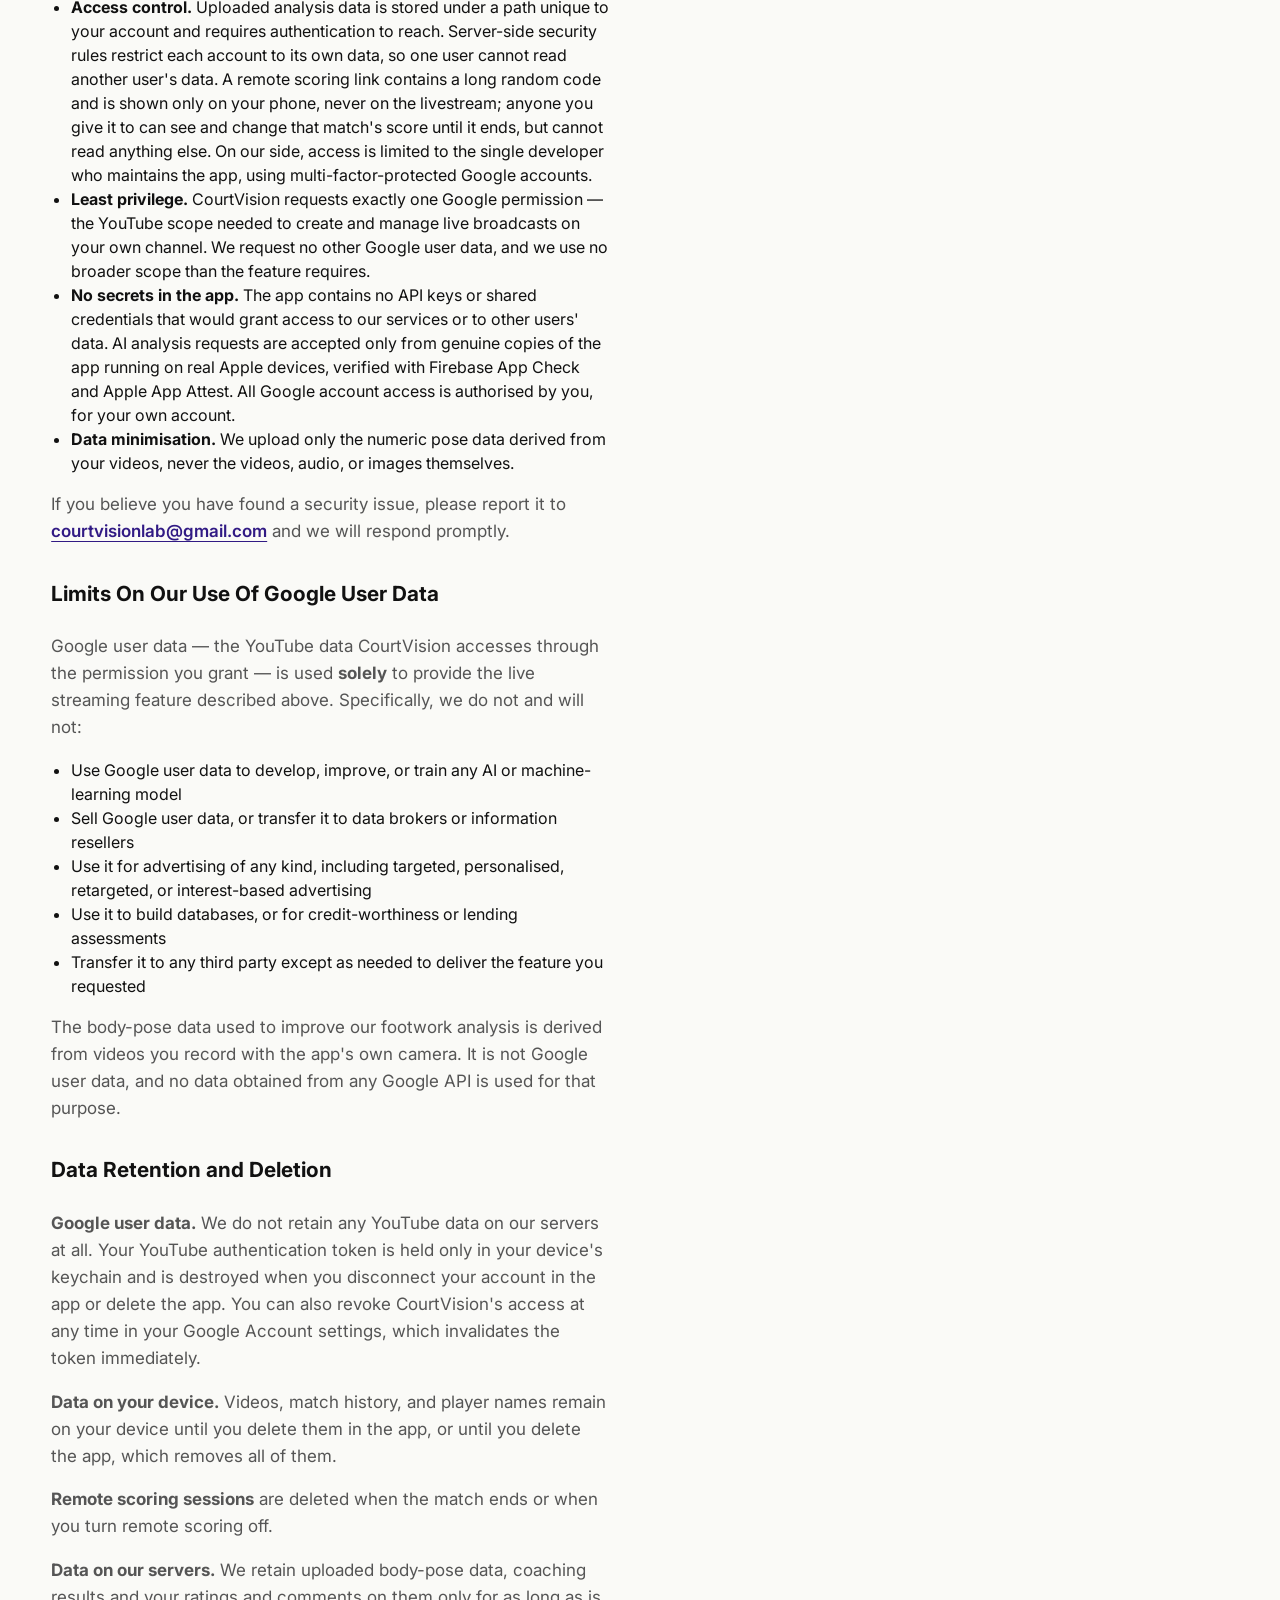
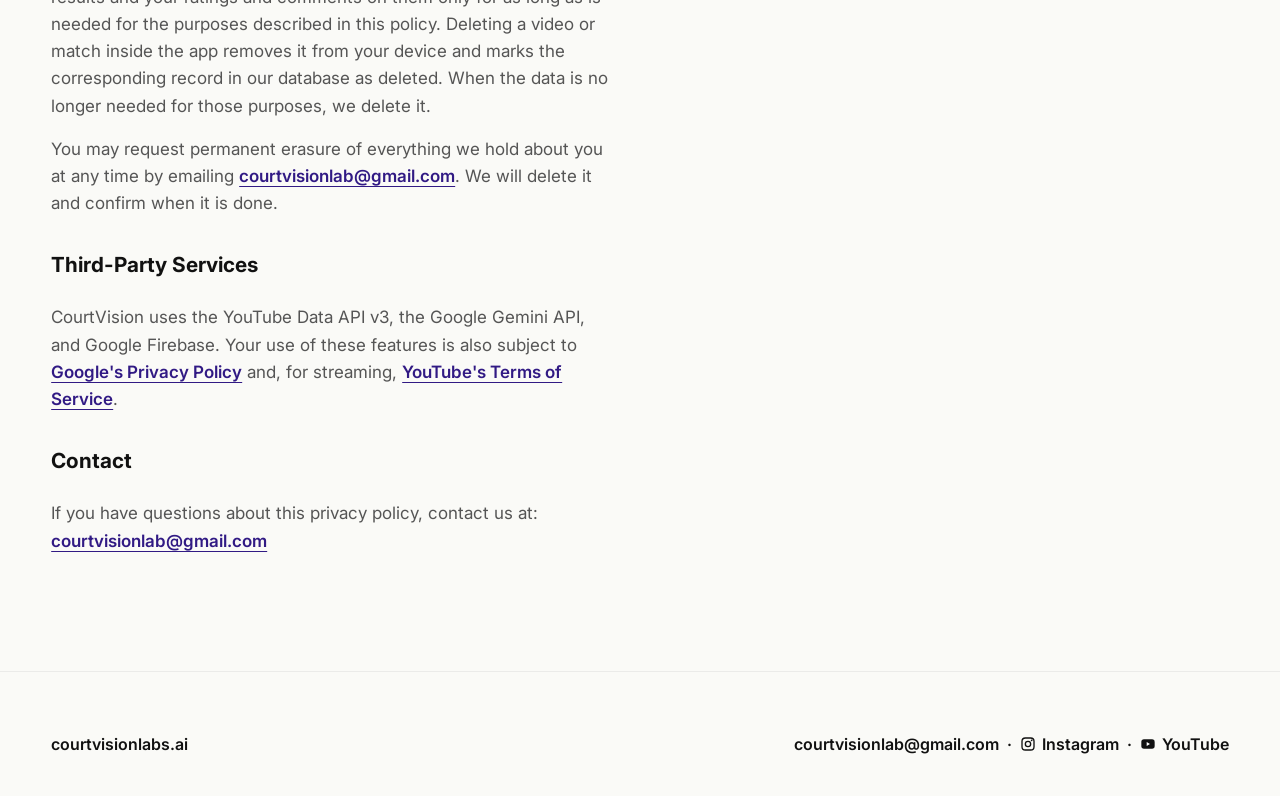
==== commit b0865faa: "Remote scorer page; privacy policy: remote scoring" ====
--- a/privacy.html
+++ b/privacy.html
@@ -33,7 +33,7 @@
       <div class="container split-grid">
         <div class="split-text">
           <h1 class="section-title">Privacy Policy</h1>
-          <p><strong>Last updated: October 14, 2026</strong></p>
+          <p><strong>Last updated: October 17, 2026</strong></p>
 
           <h2 style="font-size:1.3rem; margin-top:32px;">Overview</h2>
           <p>CourtVision is a badminton coaching app that provides match recording, live streaming to YouTube, scorekeeping, and AI footwork analysis of practice drills. This policy explains what stays on your device, what we upload, and who else receives it.</p>
@@ -66,6 +66,7 @@
             <li>Match records (scores and events) when you record a match</li>
           </ul>
           <p><strong>We do not upload your video files, audio, or any images.</strong> Only the numeric pose data derived from them.</p>
+          <p><strong>Remote scoring.</strong> If you turn on Remote Scorer during a match, so someone can keep score from their own phone's browser, the following is held in Google Firebase Realtime Database for that match only, linked to your account: the player names, the score, finished games, who is serving, whether play is on a break or has ended, and whether the livestream is live; each scoring action the scorer sends (for example "point for player 1") and when it was sent; and a random ID for each scorer's browser so you can see that a scorer is connected. The scorer page needs no account and stores only that random ID in the browser. This data is deleted when the match ends or when you turn remote scoring off (or, if the app closed unexpectedly, the next time you open its Live tab), and the link stops working within 11 hours in any case.</p>
 
           <h2 style="font-size:1.3rem; margin-top:32px;">Data Sharing</h2>
           <p>We do not sell your data or share it with advertisers. Data leaves your device only in these cases:</p>
@@ -80,9 +81,9 @@
           <p>We apply the following safeguards to all data CourtVision handles, including the Google user data obtained through the YouTube Data API:</p>
           <ul style="padding-left:20px; margin-bottom:16px;">
             <li><strong>Encryption in transit.</strong> Every request that carries your account data or personal information — Google sign-in and OAuth, the YouTube Data API, AI analysis, and our database — uses HTTPS with TLS. The live video is sent to YouTube over RTMPS (RTMP over TLS) whenever YouTube offers it, which encrypts both the stream and its stream key.</li>
-            <li><strong>Encryption at rest.</strong> Data we store in Google Cloud Firestore is encrypted at rest by Google Cloud Platform. Data held on your device is protected by iOS file-system encryption, tied to your device passcode.</li>
+            <li><strong>Encryption at rest.</strong> Data we store in Google Cloud Firestore and Firebase Realtime Database is encrypted at rest by Google Cloud Platform. Data held on your device is protected by iOS file-system encryption, tied to your device passcode.</li>
             <li><strong>Credential storage.</strong> Your YouTube OAuth tokens are stored only in the iOS Keychain on your own device, where they are encrypted by the device's hardware-backed secure storage, isolated to CourtVision by the iOS app sandbox, readable only while the device is unlocked, and excluded from device backups. These tokens are never transmitted to us and never leave your device except to Google's own servers. Sign-in uses PKCE and a per-request state check, so an intercepted sign-in response cannot be reused by another app.</li>
-            <li><strong>Access control.</strong> Uploaded analysis data is stored under a path unique to your account and requires authentication to reach. Server-side security rules restrict each account to its own data, so one user cannot read another user's data. On our side, access is limited to the single developer who maintains the app, using multi-factor-protected Google accounts.</li>
+            <li><strong>Access control.</strong> Uploaded analysis data is stored under a path unique to your account and requires authentication to reach. Server-side security rules restrict each account to its own data, so one user cannot read another user's data. A remote scoring link contains a long random code and is shown only on your phone, never on the livestream; anyone you give it to can see and change that match's score until it ends, but cannot read anything else. On our side, access is limited to the single developer who maintains the app, using multi-factor-protected Google accounts.</li>
             <li><strong>Least privilege.</strong> CourtVision requests exactly one Google permission — the YouTube scope needed to create and manage live broadcasts on your own channel. We request no other Google user data, and we use no broader scope than the feature requires.</li>
             <li><strong>No secrets in the app.</strong> The app contains no API keys or shared credentials that would grant access to our services or to other users' data. AI analysis requests are accepted only from genuine copies of the app running on real Apple devices, verified with Firebase App Check and Apple App Attest. All Google account access is authorised by you, for your own account.</li>
             <li><strong>Data minimisation.</strong> We upload only the numeric pose data derived from your videos, never the videos, audio, or images themselves.</li>
@@ -103,6 +104,7 @@
           <h2 style="font-size:1.3rem; margin-top:32px;">Data Retention and Deletion</h2>
           <p><strong>Google user data.</strong> We do not retain any YouTube data on our servers at all. Your YouTube authentication token is held only in your device's keychain and is destroyed when you disconnect your account in the app or delete the app. You can also revoke CourtVision's access at any time in your Google Account settings, which invalidates the token immediately.</p>
           <p><strong>Data on your device.</strong> Videos, match history, and player names remain on your device until you delete them in the app, or until you delete the app, which removes all of them.</p>
+          <p><strong>Remote scoring sessions</strong> are deleted when the match ends or when you turn remote scoring off.</p>
           <p><strong>Data on our servers.</strong> We retain uploaded body-pose data, coaching results and your ratings and comments on them only for as long as is needed for the purposes described in this policy. Deleting a video or match inside the app removes it from your device and marks the corresponding record in our database as deleted. When the data is no longer needed for those purposes, we delete it.</p>
           <p>You may request permanent erasure of everything we hold about you at any time by emailing <a href="mailto:courtvisionlab@gmail.com" style="color:var(--purple); font-weight:600; text-decoration:underline; text-underline-offset:4px;">courtvisionlab@gmail.com</a>. We will delete it and confirm when it is done.</p>
 
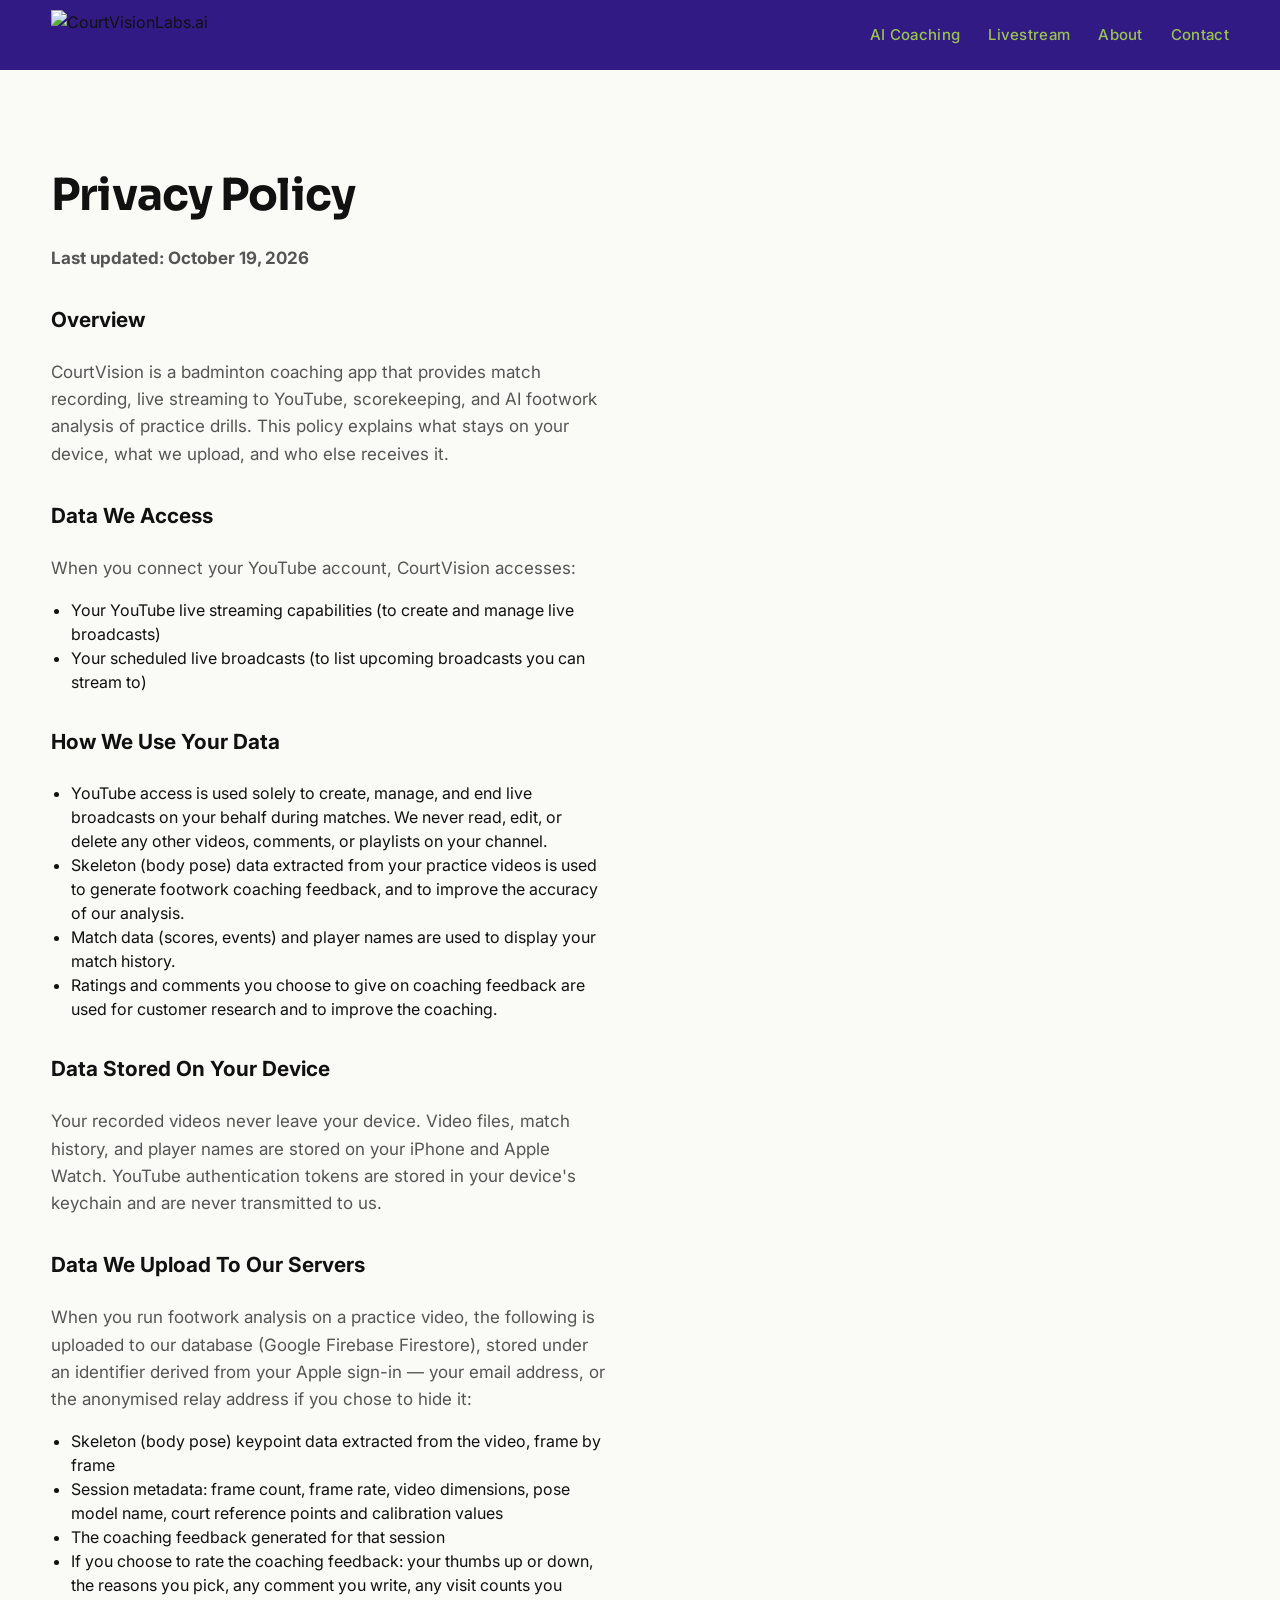
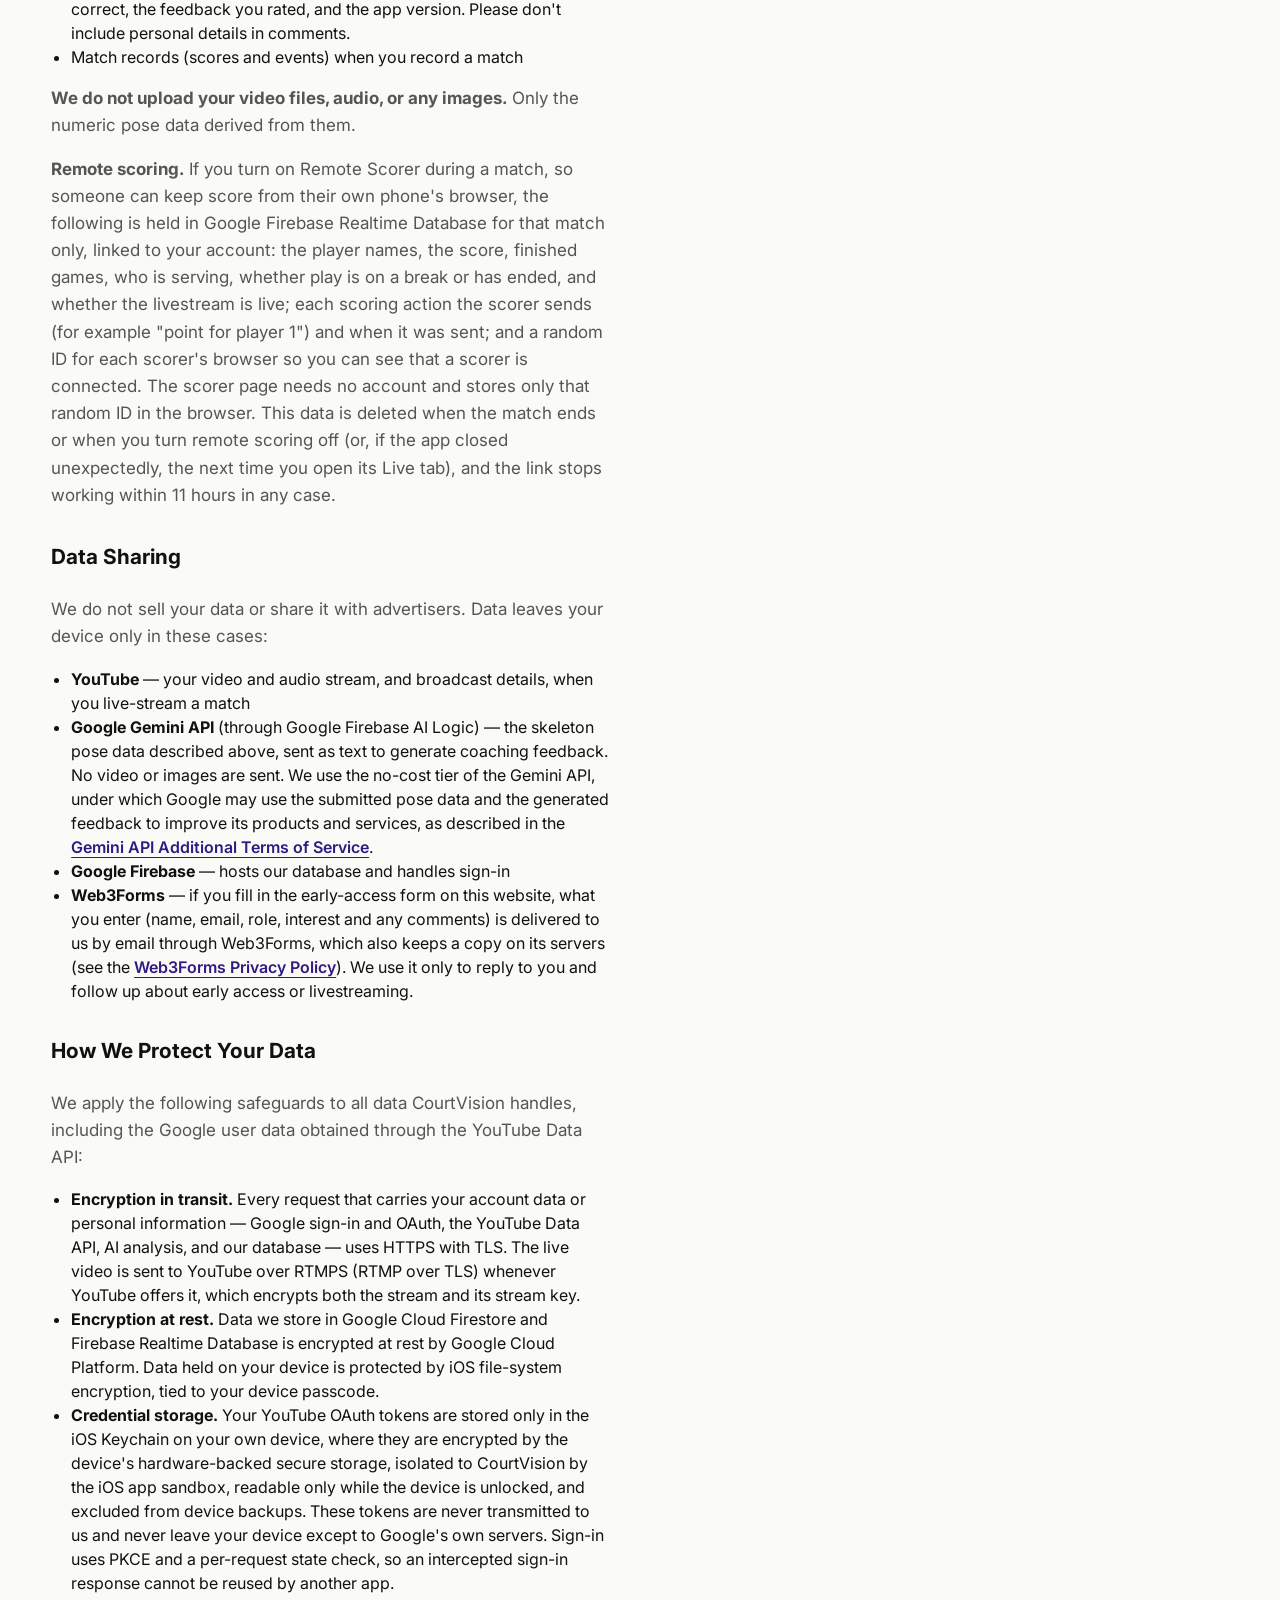
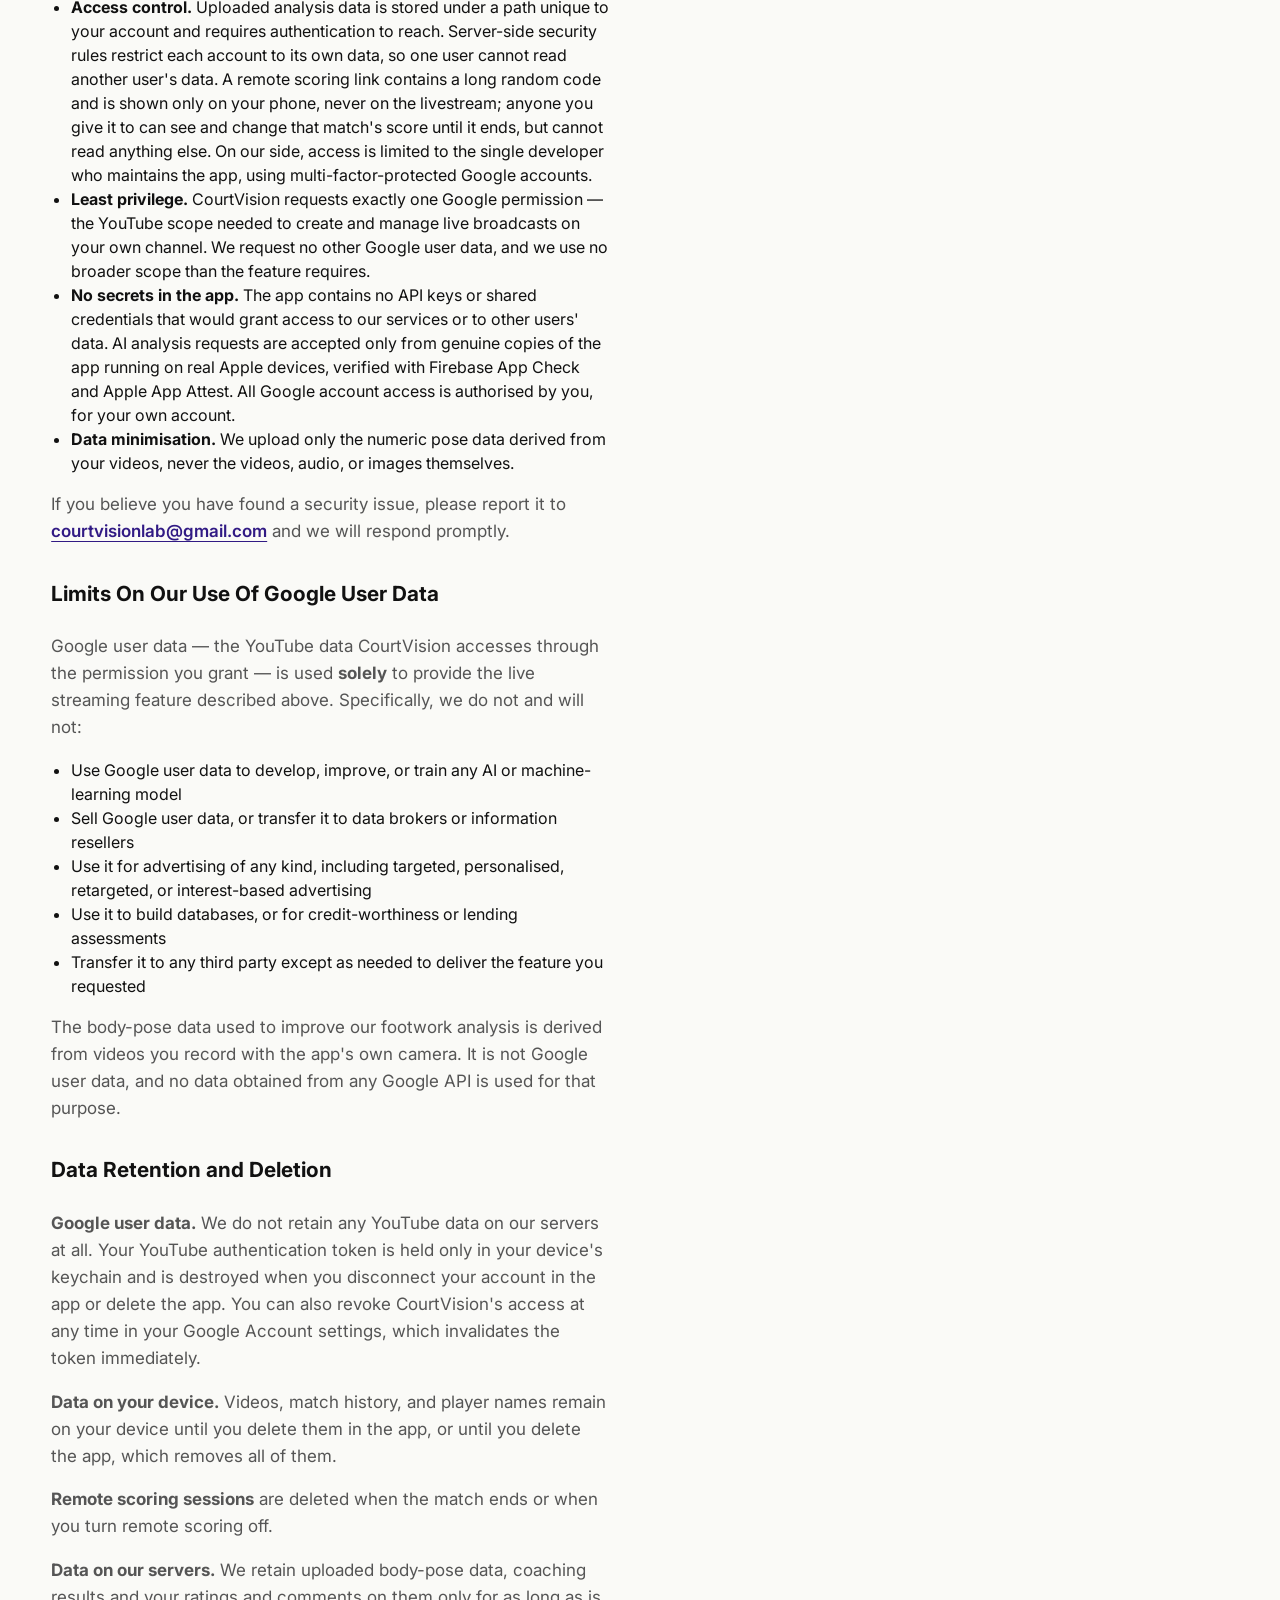
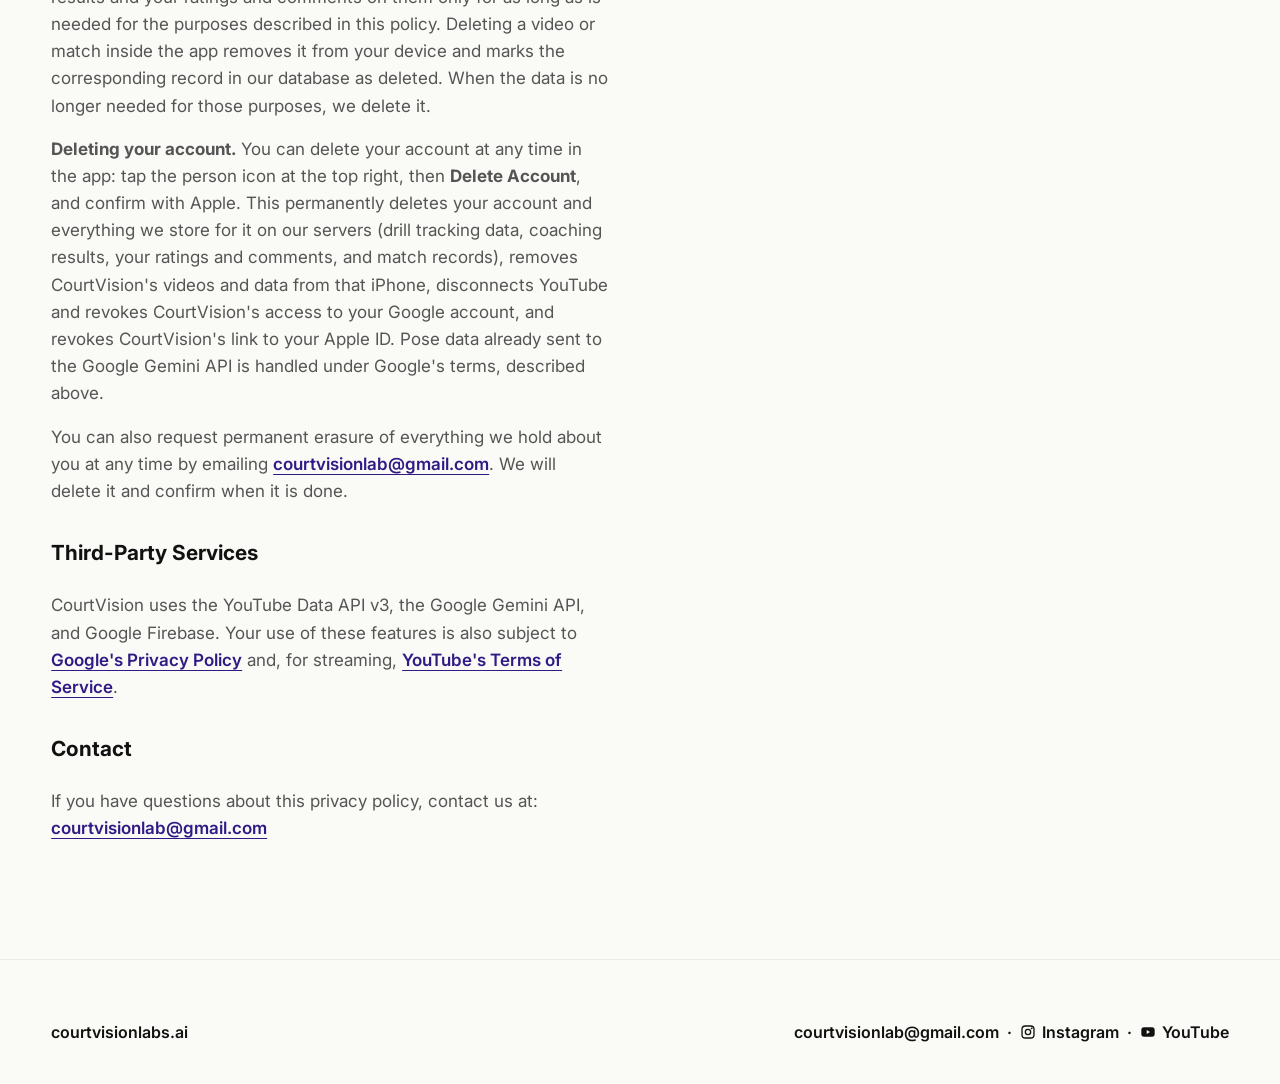
==== commit 4f728975: "Support page; privacy policy: in-app account deletion" ====
--- a/privacy.html
+++ b/privacy.html
@@ -33,7 +33,7 @@
       <div class="container split-grid">
         <div class="split-text">
           <h1 class="section-title">Privacy Policy</h1>
-          <p><strong>Last updated: October 17, 2026</strong></p>
+          <p><strong>Last updated: October 19, 2026</strong></p>
 
           <h2 style="font-size:1.3rem; margin-top:32px;">Overview</h2>
           <p>CourtVision is a badminton coaching app that provides match recording, live streaming to YouTube, scorekeeping, and AI footwork analysis of practice drills. This policy explains what stays on your device, what we upload, and who else receives it.</p>
@@ -106,7 +106,8 @@
           <p><strong>Data on your device.</strong> Videos, match history, and player names remain on your device until you delete them in the app, or until you delete the app, which removes all of them.</p>
           <p><strong>Remote scoring sessions</strong> are deleted when the match ends or when you turn remote scoring off.</p>
           <p><strong>Data on our servers.</strong> We retain uploaded body-pose data, coaching results and your ratings and comments on them only for as long as is needed for the purposes described in this policy. Deleting a video or match inside the app removes it from your device and marks the corresponding record in our database as deleted. When the data is no longer needed for those purposes, we delete it.</p>
-          <p>You may request permanent erasure of everything we hold about you at any time by emailing <a href="mailto:courtvisionlab@gmail.com" style="color:var(--purple); font-weight:600; text-decoration:underline; text-underline-offset:4px;">courtvisionlab@gmail.com</a>. We will delete it and confirm when it is done.</p>
+          <p><strong>Deleting your account.</strong> You can delete your account at any time in the app: tap the person icon at the top right, then <strong>Delete Account</strong>, and confirm with Apple. This permanently deletes your account and everything we store for it on our servers (drill tracking data, coaching results, your ratings and comments, and match records), removes CourtVision's videos and data from that iPhone, disconnects YouTube and revokes CourtVision's access to your Google account, and revokes CourtVision's link to your Apple ID. Pose data already sent to the Google Gemini API is handled under Google's terms, described above.</p>
+          <p>You can also request permanent erasure of everything we hold about you at any time by emailing <a href="mailto:courtvisionlab@gmail.com" style="color:var(--purple); font-weight:600; text-decoration:underline; text-underline-offset:4px;">courtvisionlab@gmail.com</a>. We will delete it and confirm when it is done.</p>
 
           <h2 style="font-size:1.3rem; margin-top:32px;">Third-Party Services</h2>
           <p>CourtVision uses the YouTube Data API v3, the Google Gemini API, and Google Firebase. Your use of these features is also subject to <a href="https://policies.google.com/privacy" style="color:var(--purple); font-weight:600; text-decoration:underline; text-underline-offset:4px;">Google's Privacy Policy</a> and, for streaming, <a href="https://www.youtube.com/t/terms" style="color:var(--purple); font-weight:600; text-decoration:underline; text-underline-offset:4px;">YouTube's Terms of Service</a>.</p>
